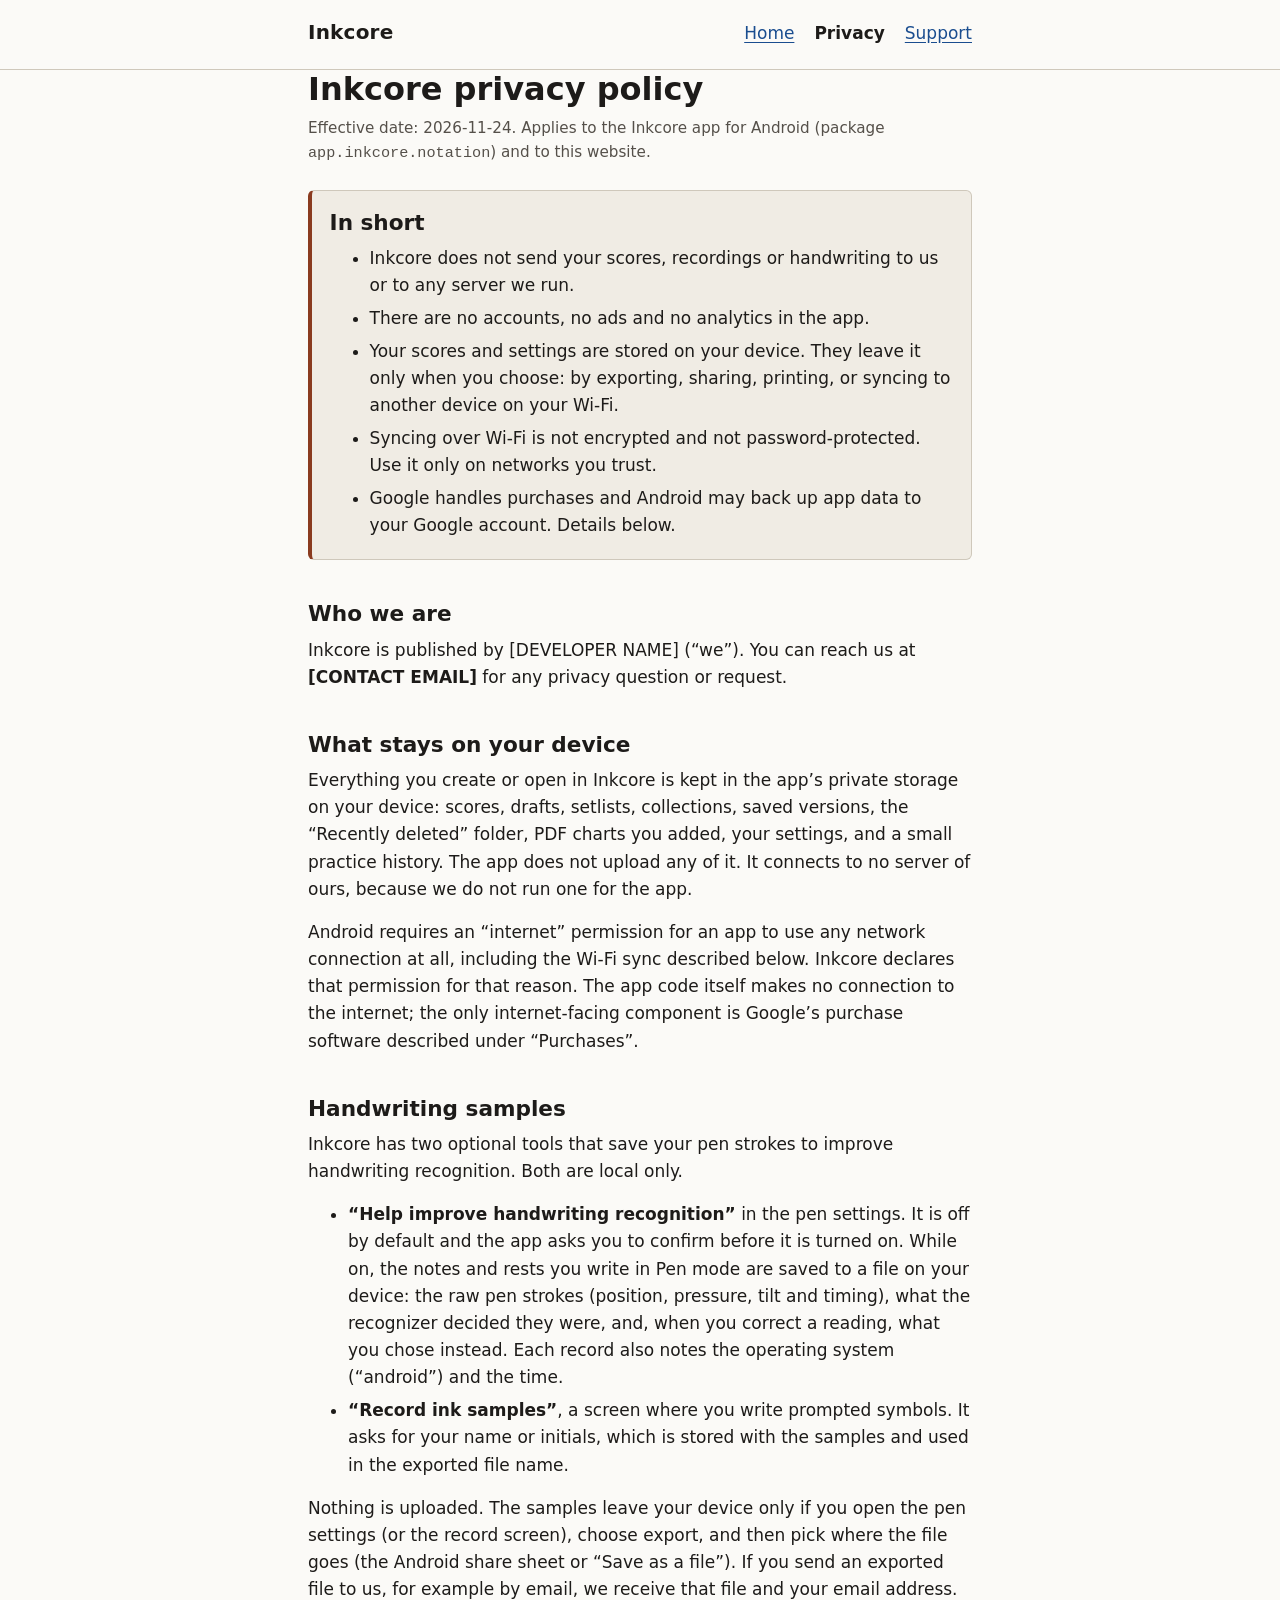
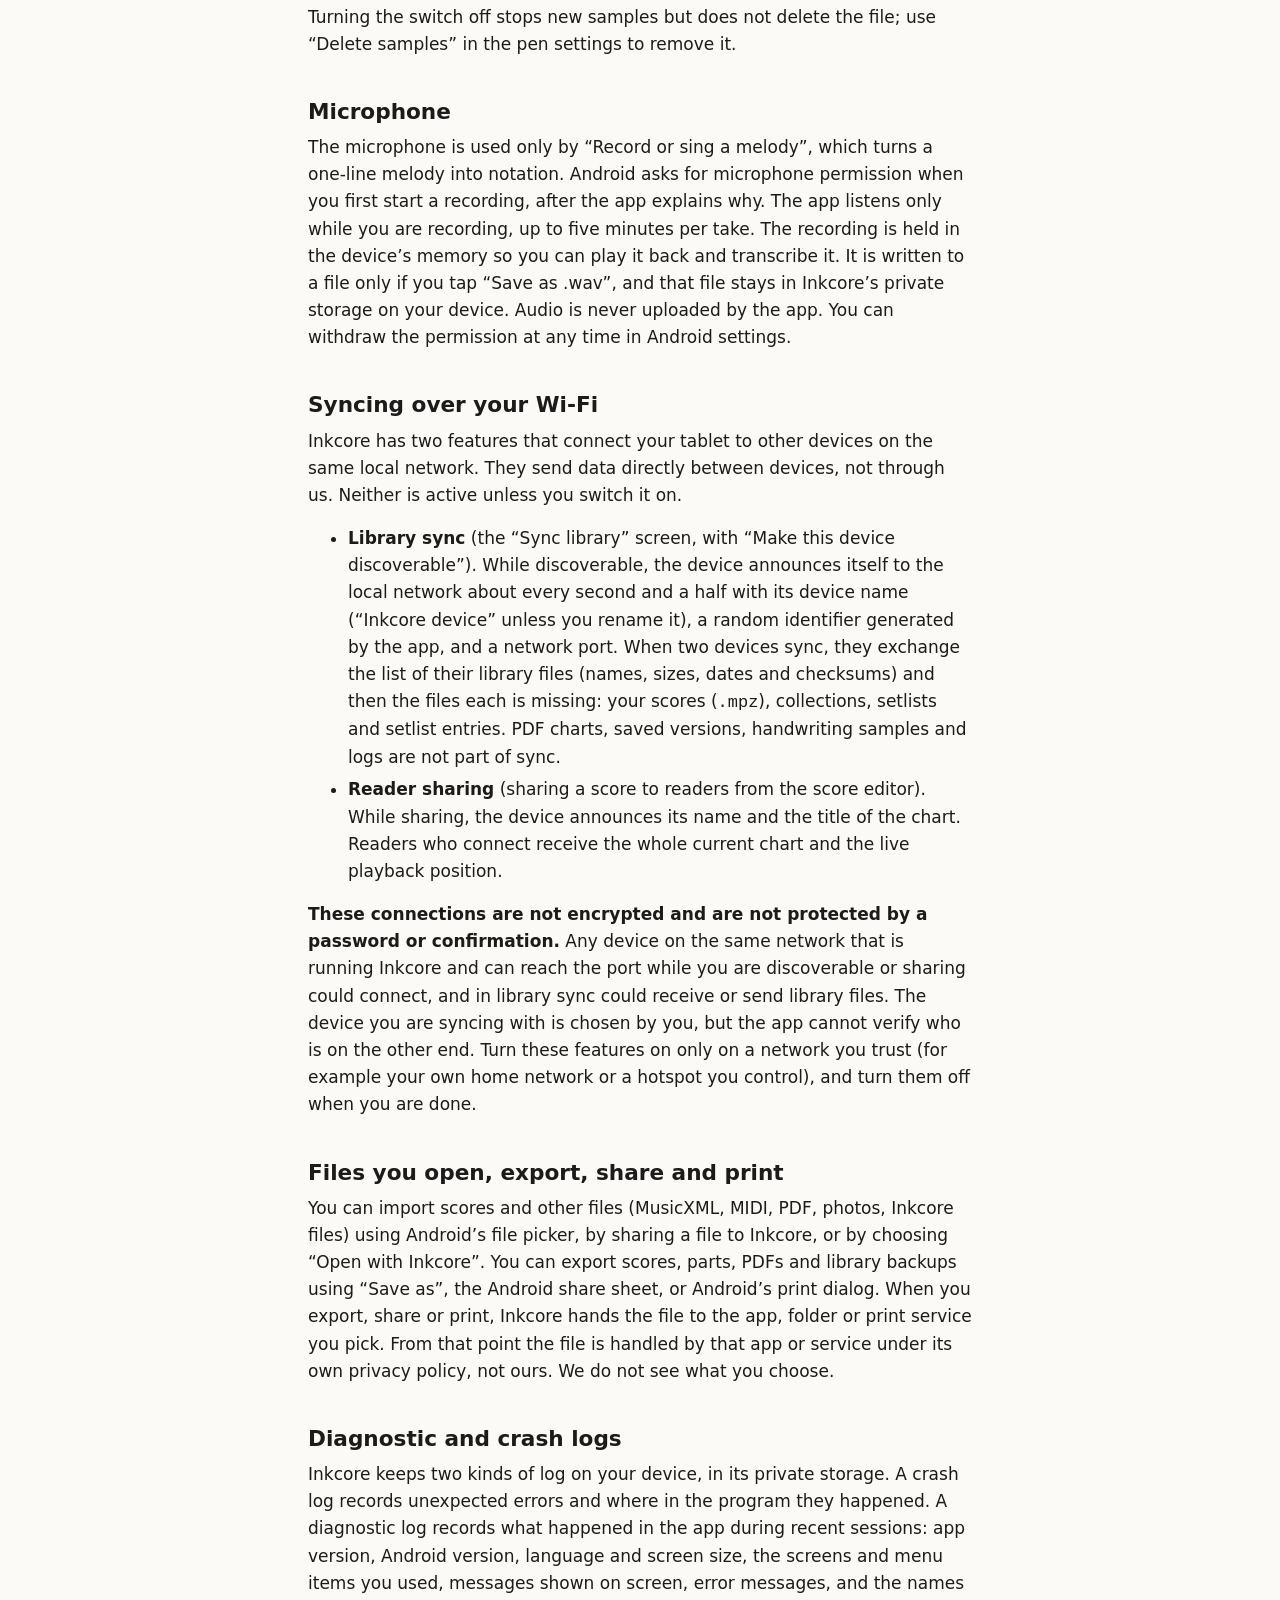
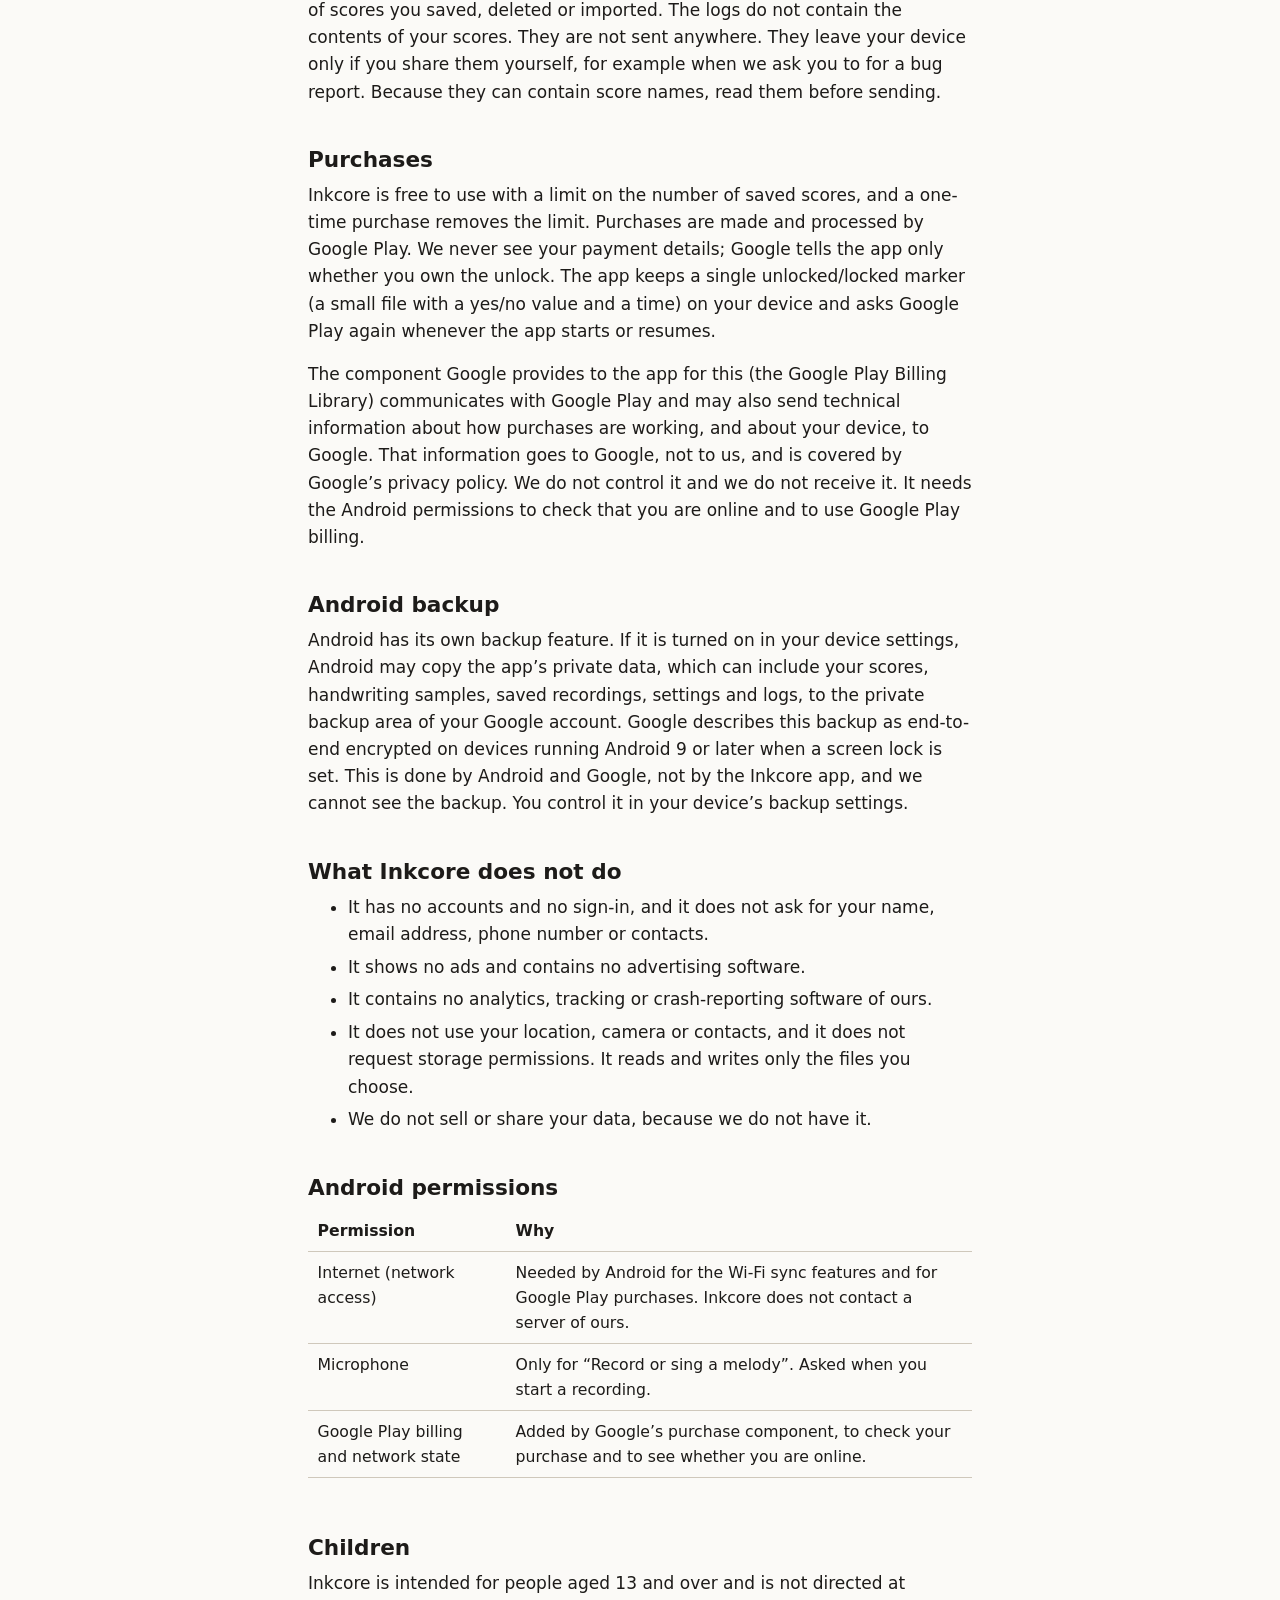
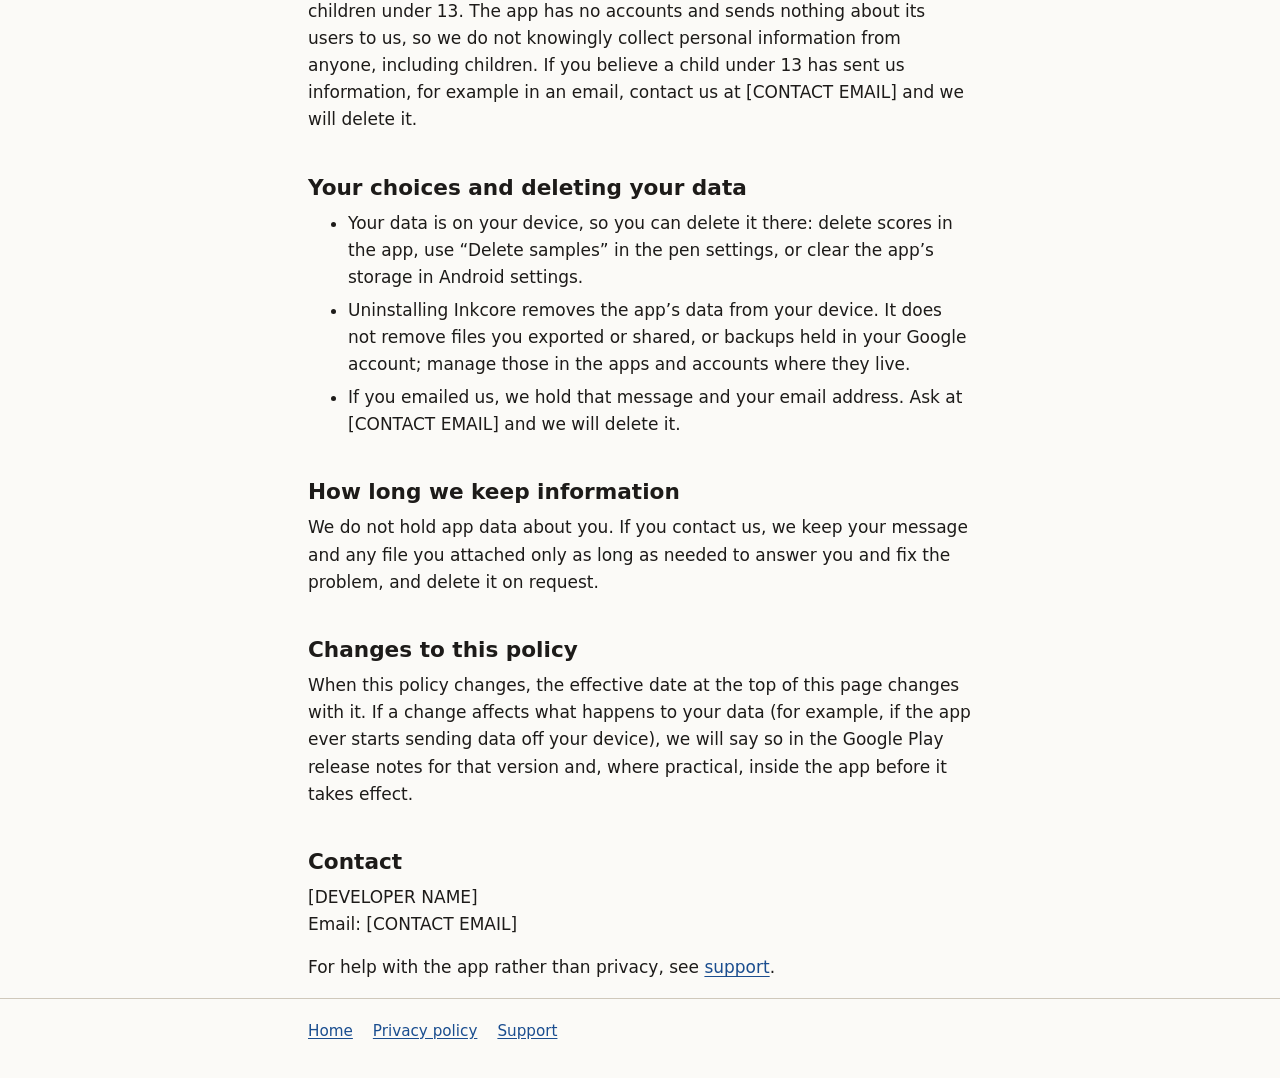
==== inkcore/privacy.html @ b9eb6f6b "Site: move Inkcore under /inkcore/, drop the CNAME, document the inkcore.app redirect The repository" ====
<!DOCTYPE html>
<html lang="en">
<head>
  <meta charset="utf-8">
  <meta name="viewport" content="width=device-width, initial-scale=1">
  <meta name="color-scheme" content="light dark">
  <title>Inkcore privacy policy</title>
  <meta name="description" content="What the Inkcore Android app does and does not do with your data.">
  <link rel="stylesheet" href="style.css">
</head>
<!--
  DRAFT FOR THE OWNER. Before publishing, replace every [DEVELOPER NAME] and [CONTACT EMAIL] on this page and on support.html.
  Written to match docs/release/data-safety-audit.md (2026-11-24). If the app changes (a server, analytics, sign-in, billing
  changes), this page and the Play Data safety form must be re-checked. The purchases section describes the one-time unlock
  that exists on the billing branch; publish it only together with that feature, or delete that section.
-->
<body>
  <a class="skip" href="#main">Skip to content</a>

  <header class="site">
    <div class="wrap">
      <a class="brand" href="index.html">Inkcore</a>
      <nav aria-label="Main">
        <ul>
          <li><a href="index.html">Home</a></li>
          <li><a href="privacy.html" aria-current="page">Privacy</a></li>
          <li><a href="support.html">Support</a></li>
        </ul>
      </nav>
    </div>
  </header>

  <main id="main" class="wrap">
    <h1>Inkcore privacy policy</h1>
    <p class="meta">Effective date: 2026-11-24. Applies to the Inkcore app for Android (package <code>app.inkcore.notation</code>) and to this website.</p>

    <div class="card">
      <h2 style="margin-top:0">In short</h2>
      <ul>
        <li>Inkcore does not send your scores, recordings or handwriting to us or to any server we run.</li>
        <li>There are no accounts, no ads and no analytics in the app.</li>
        <li>Your scores and settings are stored on your device. They leave it only when you choose: by exporting, sharing, printing, or syncing to another device on your Wi-Fi.</li>
        <li>Syncing over Wi-Fi is not encrypted and not password-protected. Use it only on networks you trust.</li>
        <li>Google handles purchases and Android may back up app data to your Google account. Details below.</li>
      </ul>
    </div>

    <h2 id="who">Who we are</h2>
    <p>Inkcore is published by [DEVELOPER NAME] (&ldquo;we&rdquo;). You can reach us at <strong>[CONTACT EMAIL]</strong> for any privacy question or request.</p>

    <h2 id="stays">What stays on your device</h2>
    <p>Everything you create or open in Inkcore is kept in the app&rsquo;s private storage on your device: scores, drafts, setlists, collections, saved versions, the &ldquo;Recently deleted&rdquo; folder, PDF charts you added, your settings, and a small practice history. The app does not upload any of it. It connects to no server of ours, because we do not run one for the app.</p>
    <p>Android requires an &ldquo;internet&rdquo; permission for an app to use any network connection at all, including the Wi-Fi sync described below. Inkcore declares that permission for that reason. The app code itself makes no connection to the internet; the only internet-facing component is Google&rsquo;s purchase software described under &ldquo;Purchases&rdquo;.</p>

    <h2 id="samples">Handwriting samples</h2>
    <p>Inkcore has two optional tools that save your pen strokes to improve handwriting recognition. Both are local only.</p>
    <ul>
      <li><strong>&ldquo;Help improve handwriting recognition&rdquo;</strong> in the pen settings. It is off by default and the app asks you to confirm before it is turned on. While on, the notes and rests you write in Pen mode are saved to a file on your device: the raw pen strokes (position, pressure, tilt and timing), what the recognizer decided they were, and, when you correct a reading, what you chose instead. Each record also notes the operating system (&ldquo;android&rdquo;) and the time.</li>
      <li><strong>&ldquo;Record ink samples&rdquo;</strong>, a screen where you write prompted symbols. It asks for your name or initials, which is stored with the samples and used in the exported file name.</li>
    </ul>
    <p>Nothing is uploaded. The samples leave your device only if you open the pen settings (or the record screen), choose export, and then pick where the file goes (the Android share sheet or &ldquo;Save as a file&rdquo;). If you send an exported file to us, for example by email, we receive that file and your email address. Turning the switch off stops new samples but does not delete the file; use &ldquo;Delete samples&rdquo; in the pen settings to remove it.</p>

    <h2 id="mic">Microphone</h2>
    <p>The microphone is used only by &ldquo;Record or sing a melody&rdquo;, which turns a one-line melody into notation. Android asks for microphone permission when you first start a recording, after the app explains why. The app listens only while you are recording, up to five minutes per take. The recording is held in the device&rsquo;s memory so you can play it back and transcribe it. It is written to a file only if you tap &ldquo;Save as .wav&rdquo;, and that file stays in Inkcore&rsquo;s private storage on your device. Audio is never uploaded by the app. You can withdraw the permission at any time in Android settings.</p>

    <h2 id="wifi">Syncing over your Wi-Fi</h2>
    <p>Inkcore has two features that connect your tablet to other devices on the same local network. They send data directly between devices, not through us. Neither is active unless you switch it on.</p>
    <ul>
      <li><strong>Library sync</strong> (the &ldquo;Sync library&rdquo; screen, with &ldquo;Make this device discoverable&rdquo;). While discoverable, the device announces itself to the local network about every second and a half with its device name (&ldquo;Inkcore device&rdquo; unless you rename it), a random identifier generated by the app, and a network port. When two devices sync, they exchange the list of their library files (names, sizes, dates and checksums) and then the files each is missing: your scores (<code>.mpz</code>), collections, setlists and setlist entries. PDF charts, saved versions, handwriting samples and logs are not part of sync.</li>
      <li><strong>Reader sharing</strong> (sharing a score to readers from the score editor). While sharing, the device announces its name and the title of the chart. Readers who connect receive the whole current chart and the live playback position.</li>
    </ul>
    <p><strong>These connections are not encrypted and are not protected by a password or confirmation.</strong> Any device on the same network that is running Inkcore and can reach the port while you are discoverable or sharing could connect, and in library sync could receive or send library files. The device you are syncing with is chosen by you, but the app cannot verify who is on the other end. Turn these features on only on a network you trust (for example your own home network or a hotspot you control), and turn them off when you are done.</p>

    <h2 id="files">Files you open, export, share and print</h2>
    <p>You can import scores and other files (MusicXML, MIDI, PDF, photos, Inkcore files) using Android&rsquo;s file picker, by sharing a file to Inkcore, or by choosing &ldquo;Open with Inkcore&rdquo;. You can export scores, parts, PDFs and library backups using &ldquo;Save as&rdquo;, the Android share sheet, or Android&rsquo;s print dialog. When you export, share or print, Inkcore hands the file to the app, folder or print service you pick. From that point the file is handled by that app or service under its own privacy policy, not ours. We do not see what you choose.</p>

    <h2 id="logs">Diagnostic and crash logs</h2>
    <p>Inkcore keeps two kinds of log on your device, in its private storage. A crash log records unexpected errors and where in the program they happened. A diagnostic log records what happened in the app during recent sessions: app version, Android version, language and screen size, the screens and menu items you used, messages shown on screen, error messages, and the names of scores you saved, deleted or imported. The logs do not contain the contents of your scores. They are not sent anywhere. They leave your device only if you share them yourself, for example when we ask you to for a bug report. Because they can contain score names, read them before sending.</p>

    <h2 id="purchases">Purchases</h2>
    <p>Inkcore is free to use with a limit on the number of saved scores, and a one-time purchase removes the limit. Purchases are made and processed by Google Play. We never see your payment details; Google tells the app only whether you own the unlock. The app keeps a single unlocked/locked marker (a small file with a yes/no value and a time) on your device and asks Google Play again whenever the app starts or resumes.</p>
    <p>The component Google provides to the app for this (the Google Play Billing Library) communicates with Google Play and may also send technical information about how purchases are working, and about your device, to Google. That information goes to Google, not to us, and is covered by Google&rsquo;s privacy policy. We do not control it and we do not receive it. It needs the Android permissions to check that you are online and to use Google Play billing.</p>

    <h2 id="backup">Android backup</h2>
    <p>Android has its own backup feature. If it is turned on in your device settings, Android may copy the app&rsquo;s private data, which can include your scores, handwriting samples, saved recordings, settings and logs, to the private backup area of your Google account. Google describes this backup as end-to-end encrypted on devices running Android 9 or later when a screen lock is set. This is done by Android and Google, not by the Inkcore app, and we cannot see the backup. You control it in your device&rsquo;s backup settings.</p>

    <h2 id="notdo">What Inkcore does not do</h2>
    <ul>
      <li>It has no accounts and no sign-in, and it does not ask for your name, email address, phone number or contacts.</li>
      <li>It shows no ads and contains no advertising software.</li>
      <li>It contains no analytics, tracking or crash-reporting software of ours.</li>
      <li>It does not use your location, camera or contacts, and it does not request storage permissions. It reads and writes only the files you choose.</li>
      <li>We do not sell or share your data, because we do not have it.</li>
    </ul>

    <h2 id="permissions">Android permissions</h2>
    <div class="table-scroll">
      <table>
        <thead>
          <tr><th scope="col">Permission</th><th scope="col">Why</th></tr>
        </thead>
        <tbody>
          <tr><td>Internet (network access)</td><td>Needed by Android for the Wi-Fi sync features and for Google Play purchases. Inkcore does not contact a server of ours.</td></tr>
          <tr><td>Microphone</td><td>Only for &ldquo;Record or sing a melody&rdquo;. Asked when you start a recording.</td></tr>
          <tr><td>Google Play billing and network state</td><td>Added by Google&rsquo;s purchase component, to check your purchase and to see whether you are online.</td></tr>
        </tbody>
      </table>
    </div>

    <h2 id="children">Children</h2>
    <p>Inkcore is intended for people aged 13 and over and is not directed at children under 13. The app has no accounts and sends nothing about its users to us, so we do not knowingly collect personal information from anyone, including children. If you believe a child under 13 has sent us information, for example in an email, contact us at [CONTACT EMAIL] and we will delete it.</p>

    <h2 id="choices">Your choices and deleting your data</h2>
    <ul>
      <li>Your data is on your device, so you can delete it there: delete scores in the app, use &ldquo;Delete samples&rdquo; in the pen settings, or clear the app&rsquo;s storage in Android settings.</li>
      <li>Uninstalling Inkcore removes the app&rsquo;s data from your device. It does not remove files you exported or shared, or backups held in your Google account; manage those in the apps and accounts where they live.</li>
      <li>If you emailed us, we hold that message and your email address. Ask at [CONTACT EMAIL] and we will delete it.</li>
    </ul>

    <h2 id="retention">How long we keep information</h2>
    <p>We do not hold app data about you. If you contact us, we keep your message and any file you attached only as long as needed to answer you and fix the problem, and delete it on request.</p>

    <h2 id="changes">Changes to this policy</h2>
    <p>When this policy changes, the effective date at the top of this page changes with it. If a change affects what happens to your data (for example, if the app ever starts sending data off your device), we will say so in the Google Play release notes for that version and, where practical, inside the app before it takes effect.</p>

    <h2 id="contact">Contact</h2>
    <p>[DEVELOPER NAME]<br>Email: [CONTACT EMAIL]</p>
    <p>For help with the app rather than privacy, see <a href="support.html">support</a>.</p>
  </main>

  <footer class="site">
    <div class="wrap">
      <ul>
        <li><a href="index.html">Home</a></li>
        <li><a href="privacy.html">Privacy policy</a></li>
        <li><a href="support.html">Support</a></li>
      </ul>
    </div>
  </footer>
</body>
</html>
---- inkcore/style.css ----
/* Inkcore site. One small stylesheet. System fonts only, no external requests.
   Light and dark follow the visitor's system setting (prefers-color-scheme). */

:root {
  color-scheme: light dark;
  --bg: #fbfaf7;
  --text: #1d1b19;
  --muted: #55504a;
  --link: #1a4d8f;
  --card: #f0ece4;
  --rule: #cfc8bb;
  --accent: #8a3b1f;
}

@media (prefers-color-scheme: dark) {
  :root {
    --bg: #151413;
    --text: #ece8e1;
    --muted: #b3ada3;
    --link: #9cc0f5;
    --card: #201e1c;
    --rule: #3c3935;
    --accent: #e0a07f;
  }
}

*,
*::before,
*::after {
  box-sizing: border-box;
}

html {
  font-size: 100%;
  -webkit-text-size-adjust: 100%;
          text-size-adjust: 100%;
}

body {
  margin: 0;
  background: var(--bg);
  color: var(--text);
  font-family: system-ui, -apple-system, "Segoe UI", Roboto, "Helvetica Neue", Arial, sans-serif;
  font-size: 1.0625rem;
  line-height: 1.6;
}

.wrap {
  max-width: 44rem;
  margin: 0 auto;
  padding: 0 1.25rem;
}

a {
  color: var(--link);
  text-underline-offset: 0.15em;
}

a:hover {
  text-decoration-thickness: 2px;
}

a:focus-visible,
summary:focus-visible {
  outline: 3px solid var(--accent);
  outline-offset: 3px;
  border-radius: 2px;
}

.skip {
  position: absolute;
  left: -999px;
  top: 0;
  padding: 0.5rem 0.75rem;
  background: var(--text);
  color: var(--bg);
}

.skip:focus {
  left: 0.5rem;
  top: 0.5rem;
  z-index: 10;
}

header.site {
  border-bottom: 1px solid var(--rule);
  padding: 1rem 0;
}

header.site .wrap {
  display: flex;
  flex-wrap: wrap;
  align-items: baseline;
  justify-content: space-between;
  gap: 0.5rem 1.5rem;
}

.brand {
  font-weight: 700;
  font-size: 1.25rem;
  letter-spacing: 0.01em;
  color: var(--text);
  text-decoration: none;
}

nav ul {
  display: flex;
  flex-wrap: wrap;
  gap: 0.25rem 1.25rem;
  list-style: none;
  margin: 0;
  padding: 0;
}

nav a[aria-current="page"] {
  color: var(--text);
  font-weight: 700;
  text-decoration: none;
}

main {
  padding: 2rem 0 3rem;
}

h1 {
  font-size: 2rem;
  line-height: 1.2;
  margin: 0 0 0.5rem;
}

h2 {
  font-size: 1.35rem;
  line-height: 1.3;
  margin: 2.25rem 0 0.5rem;
  padding-top: 0.25rem;
}

h3 {
  font-size: 1.1rem;
  margin: 1.5rem 0 0.25rem;
}

p,
ul,
ol {
  margin: 0 0 1rem;
}

li {
  margin-bottom: 0.35rem;
}

.tagline {
  font-size: 1.35rem;
  color: var(--accent);
  margin: 0 0 1.5rem;
}

.lede {
  font-size: 1.15rem;
}

.meta {
  color: var(--muted);
  font-size: 0.95rem;
}

.card {
  background: var(--card);
  border: 1px solid var(--rule);
  border-left: 4px solid var(--accent);
  border-radius: 6px;
  padding: 0.9rem 1.1rem;
  margin: 1.5rem 0;
}

.card p:last-child,
.card ul:last-child {
  margin-bottom: 0;
}

.links {
  display: flex;
  flex-wrap: wrap;
  gap: 0.5rem 1.5rem;
  list-style: none;
  padding: 0;
}

/* Image slots (see README.md). Images scale down on narrow screens. */
img {
  max-width: 100%;
  height: auto;
}

.hero-image {
  display: block;
  margin: 1.5rem 0;
  border-radius: 6px;
}

.app-icon {
  float: right;
  margin: 0 0 1rem 1rem;
  border-radius: 22%;
}

dt {
  font-weight: 700;
  margin-top: 1rem;
}

dd {
  margin: 0.15rem 0 0;
}

table {
  border-collapse: collapse;
  width: 100%;
  margin: 0 0 1rem;
  font-size: 0.98rem;
}

th,
td {
  text-align: left;
  vertical-align: top;
  padding: 0.5rem 0.6rem;
  border-bottom: 1px solid var(--rule);
}

.table-scroll {
  overflow-x: auto;
}

footer.site {
  border-top: 1px solid var(--rule);
  padding: 1.25rem 0 2rem;
  color: var(--muted);
  font-size: 0.95rem;
}

footer.site ul {
  display: flex;
  flex-wrap: wrap;
  gap: 0.25rem 1.25rem;
  list-style: none;
  margin: 0;
  padding: 0;
}

@media (max-width: 30rem) {
  h1 {
    font-size: 1.65rem;
  }
  .app-icon {
    float: none;
    display: block;
    margin: 0 0 1rem;
  }
}

@media (prefers-reduced-motion: no-preference) {
  html {
    scroll-behavior: smooth;
  }
}
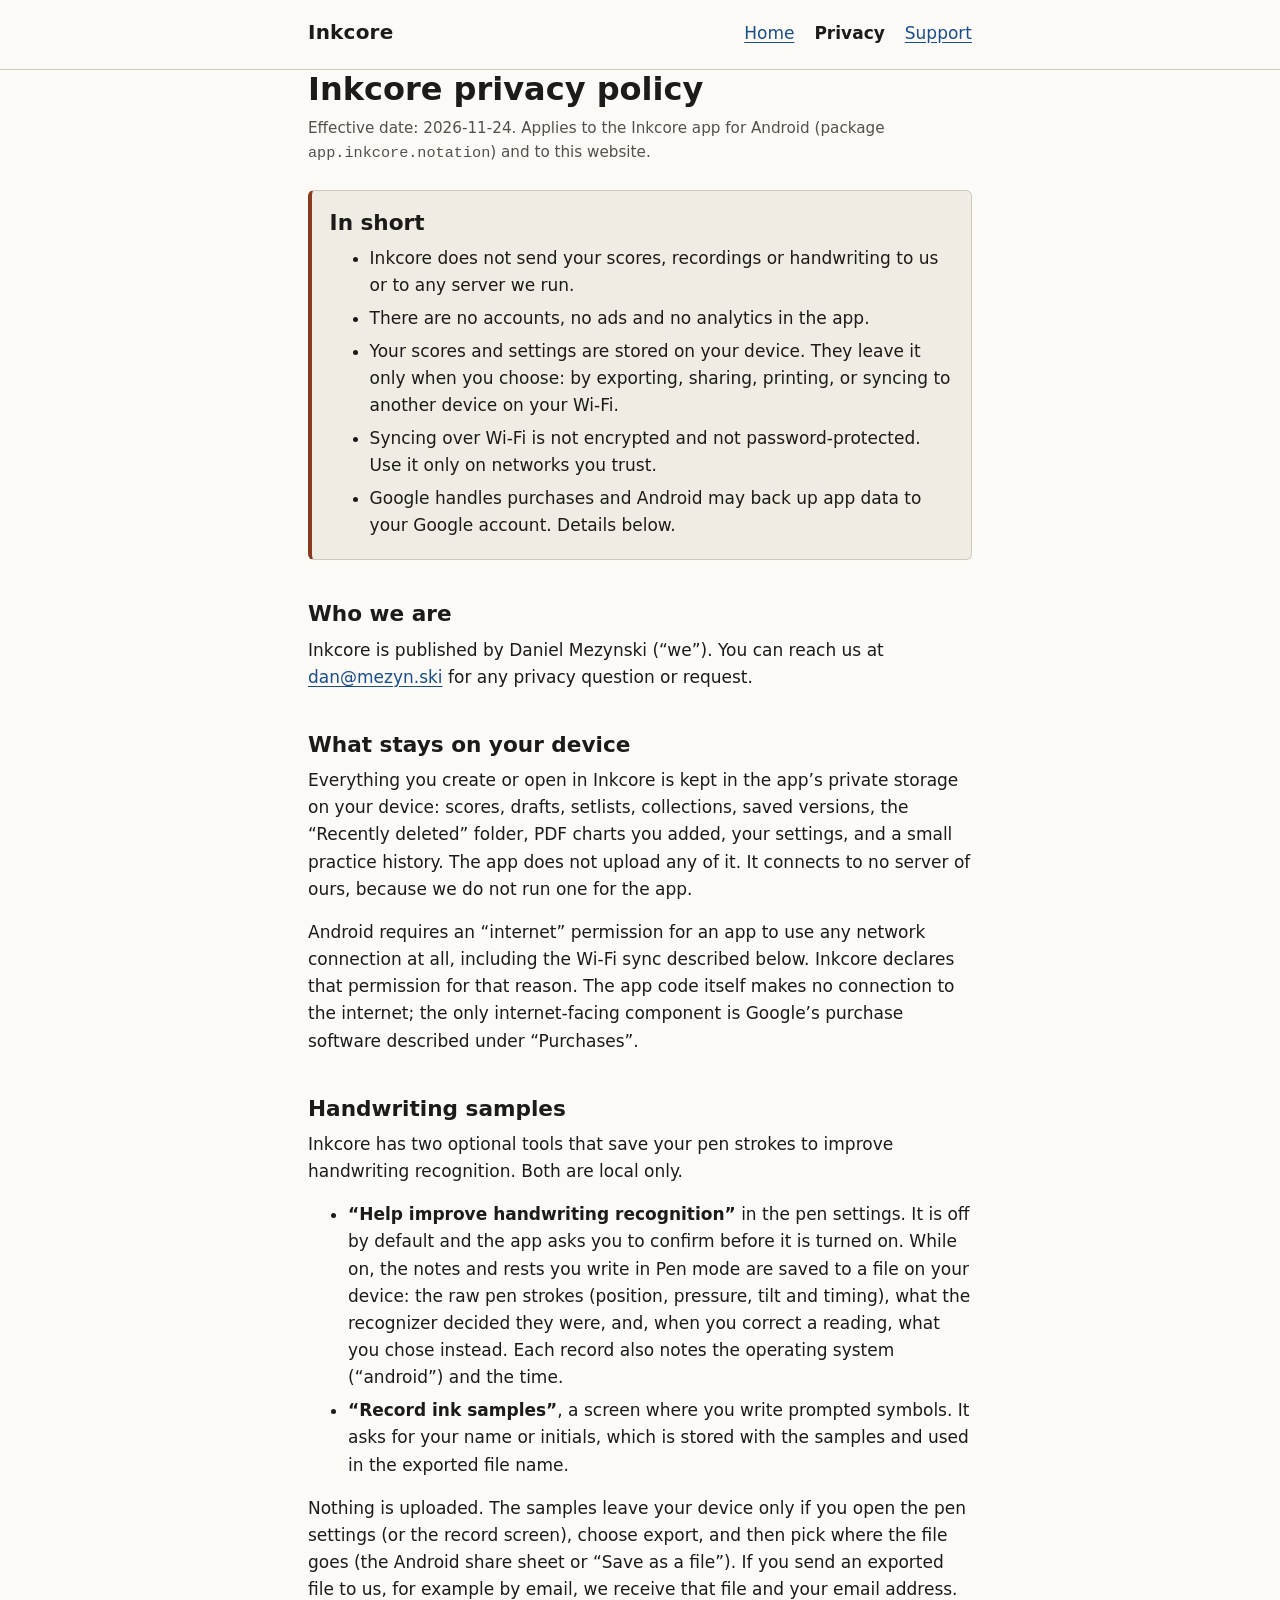
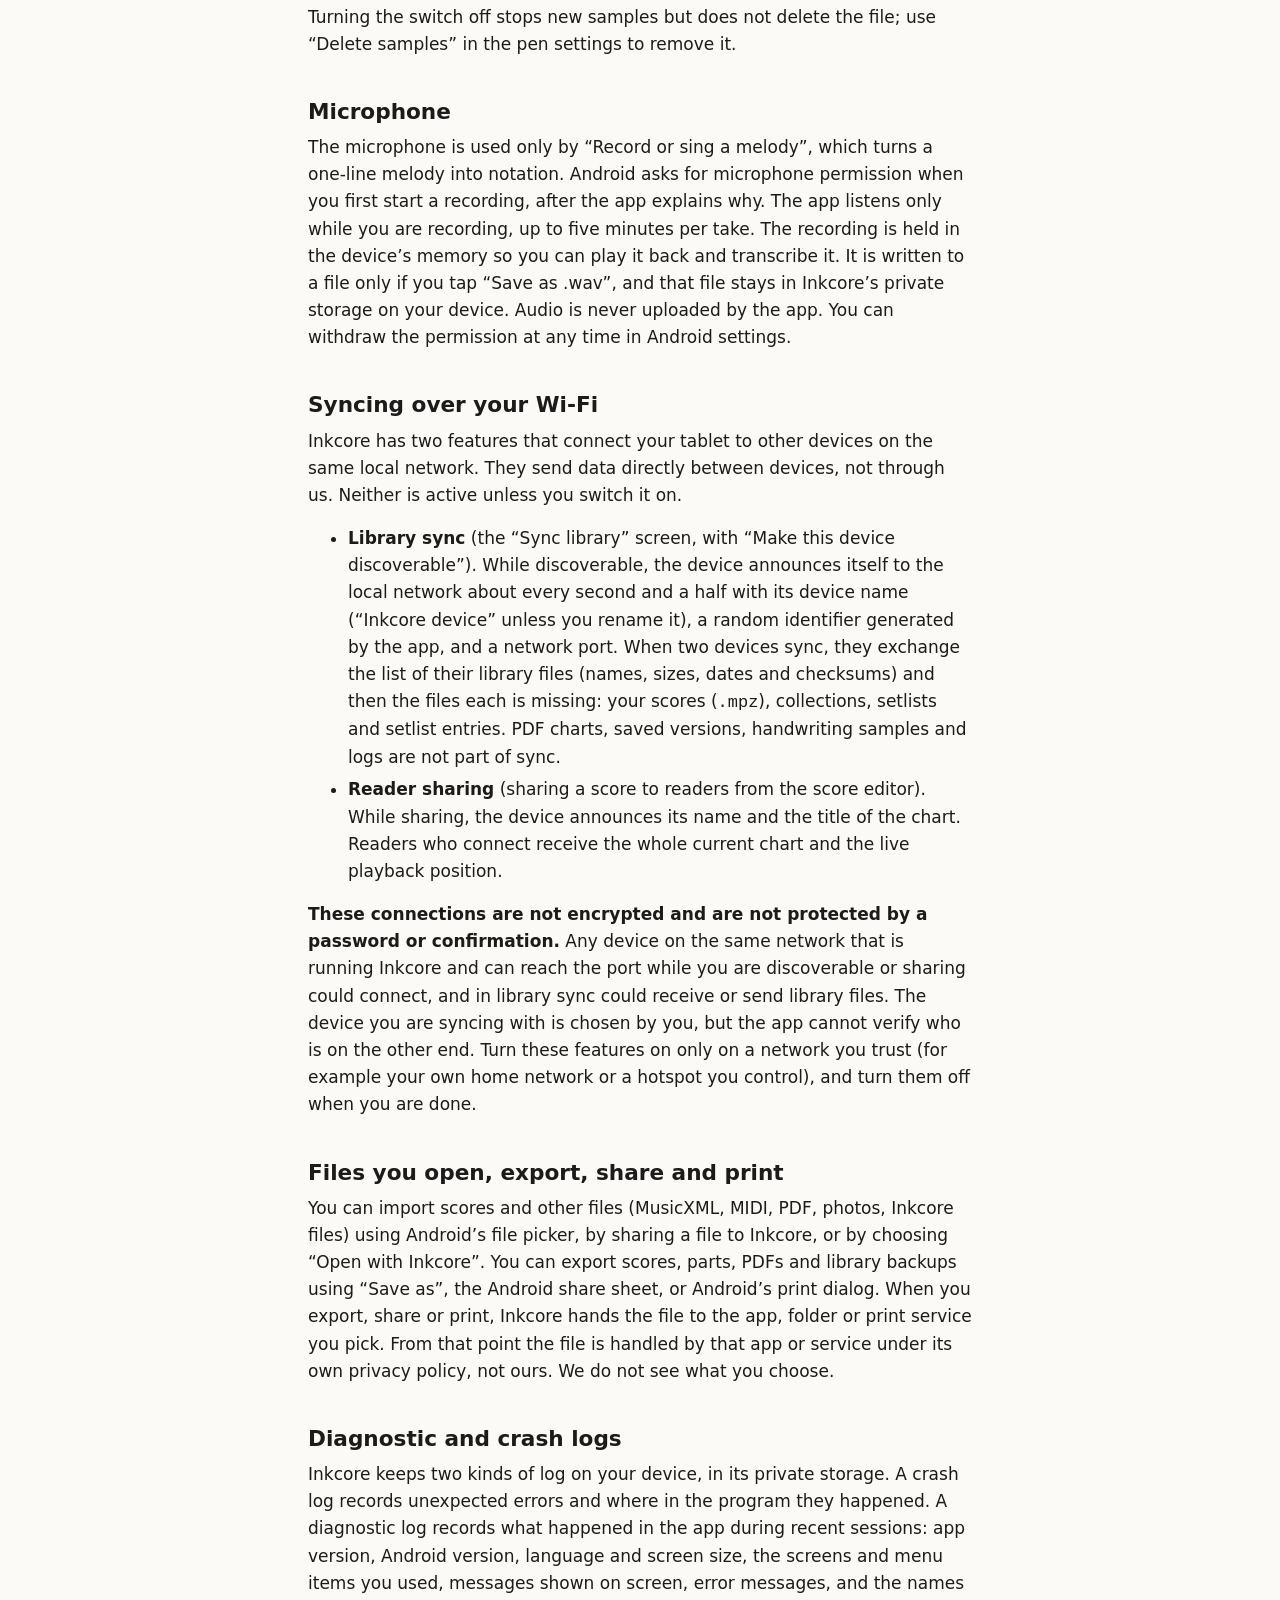
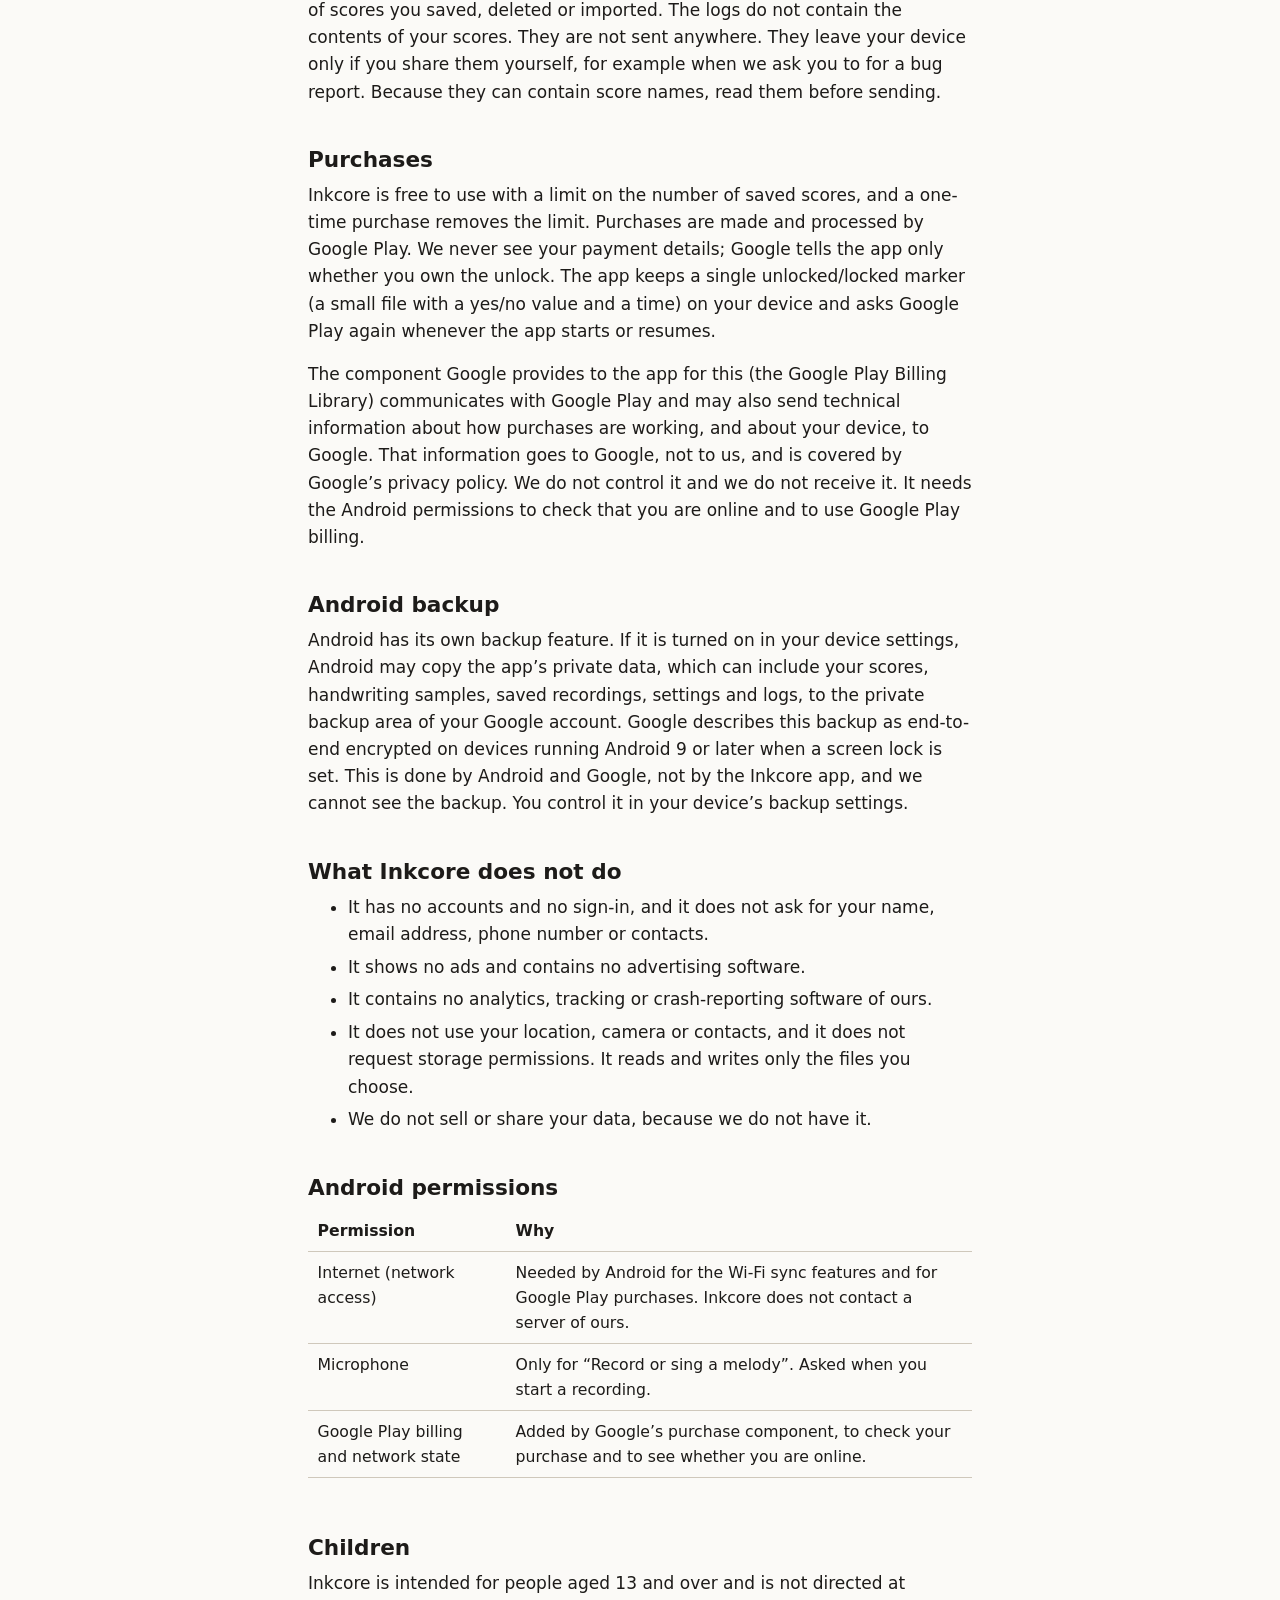
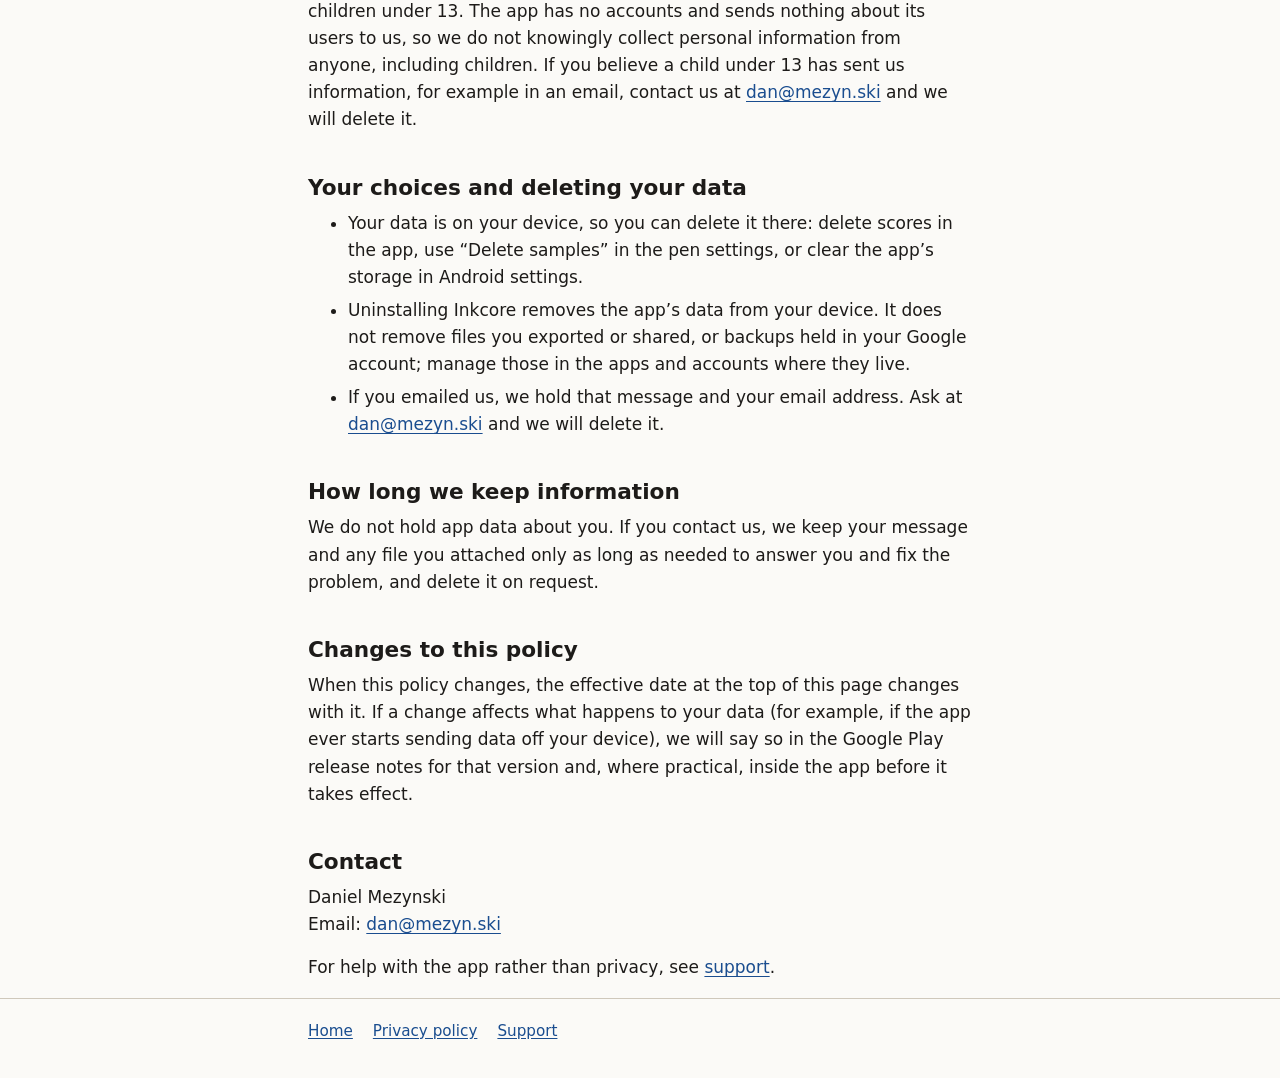
==== commit 9f55b5c1: "Site: fill in developer name and contact email on the privacy and support pages Co-Authored-By: Clau" ====
--- a/inkcore/privacy.html
+++ b/inkcore/privacy.html
@@ -9,7 +9,7 @@
   <link rel="stylesheet" href="style.css">
 </head>
 <!--
-  DRAFT FOR THE OWNER. Before publishing, replace every [DEVELOPER NAME] and [CONTACT EMAIL] on this page and on support.html.
+  Contact details (Daniel Mezynski, dan@mezyn.ski) were filled in on 2026-11-24; keep privacy.html and support.html in step.
   Written to match docs/release/data-safety-audit.md (2026-11-24). If the app changes (a server, analytics, sign-in, billing
   changes), this page and the Play Data safety form must be re-checked. The purchases section describes the one-time unlock
   that exists on the billing branch; publish it only together with that feature, or delete that section.
@@ -46,7 +46,7 @@
     </div>
 
     <h2 id="who">Who we are</h2>
-    <p>Inkcore is published by [DEVELOPER NAME] (&ldquo;we&rdquo;). You can reach us at <strong>[CONTACT EMAIL]</strong> for any privacy question or request.</p>
+    <p>Inkcore is published by Daniel Mezynski (&ldquo;we&rdquo;). You can reach us at <a href="mailto:dan@mezyn.ski">dan@mezyn.ski</a> for any privacy question or request.</p>
 
     <h2 id="stays">What stays on your device</h2>
     <p>Everything you create or open in Inkcore is kept in the app&rsquo;s private storage on your device: scores, drafts, setlists, collections, saved versions, the &ldquo;Recently deleted&rdquo; folder, PDF charts you added, your settings, and a small practice history. The app does not upload any of it. It connects to no server of ours, because we do not run one for the app.</p>
@@ -108,13 +108,13 @@
     </div>
 
     <h2 id="children">Children</h2>
-    <p>Inkcore is intended for people aged 13 and over and is not directed at children under 13. The app has no accounts and sends nothing about its users to us, so we do not knowingly collect personal information from anyone, including children. If you believe a child under 13 has sent us information, for example in an email, contact us at [CONTACT EMAIL] and we will delete it.</p>
+    <p>Inkcore is intended for people aged 13 and over and is not directed at children under 13. The app has no accounts and sends nothing about its users to us, so we do not knowingly collect personal information from anyone, including children. If you believe a child under 13 has sent us information, for example in an email, contact us at <a href="mailto:dan@mezyn.ski">dan@mezyn.ski</a> and we will delete it.</p>
 
     <h2 id="choices">Your choices and deleting your data</h2>
     <ul>
       <li>Your data is on your device, so you can delete it there: delete scores in the app, use &ldquo;Delete samples&rdquo; in the pen settings, or clear the app&rsquo;s storage in Android settings.</li>
       <li>Uninstalling Inkcore removes the app&rsquo;s data from your device. It does not remove files you exported or shared, or backups held in your Google account; manage those in the apps and accounts where they live.</li>
-      <li>If you emailed us, we hold that message and your email address. Ask at [CONTACT EMAIL] and we will delete it.</li>
+      <li>If you emailed us, we hold that message and your email address. Ask at <a href="mailto:dan@mezyn.ski">dan@mezyn.ski</a> and we will delete it.</li>
     </ul>
 
     <h2 id="retention">How long we keep information</h2>
@@ -124,7 +124,7 @@
     <p>When this policy changes, the effective date at the top of this page changes with it. If a change affects what happens to your data (for example, if the app ever starts sending data off your device), we will say so in the Google Play release notes for that version and, where practical, inside the app before it takes effect.</p>
 
     <h2 id="contact">Contact</h2>
-    <p>[DEVELOPER NAME]<br>Email: [CONTACT EMAIL]</p>
+    <p>Daniel Mezynski<br>Email: <a href="mailto:dan@mezyn.ski">dan@mezyn.ski</a></p>
     <p>For help with the app rather than privacy, see <a href="support.html">support</a>.</p>
   </main>
 
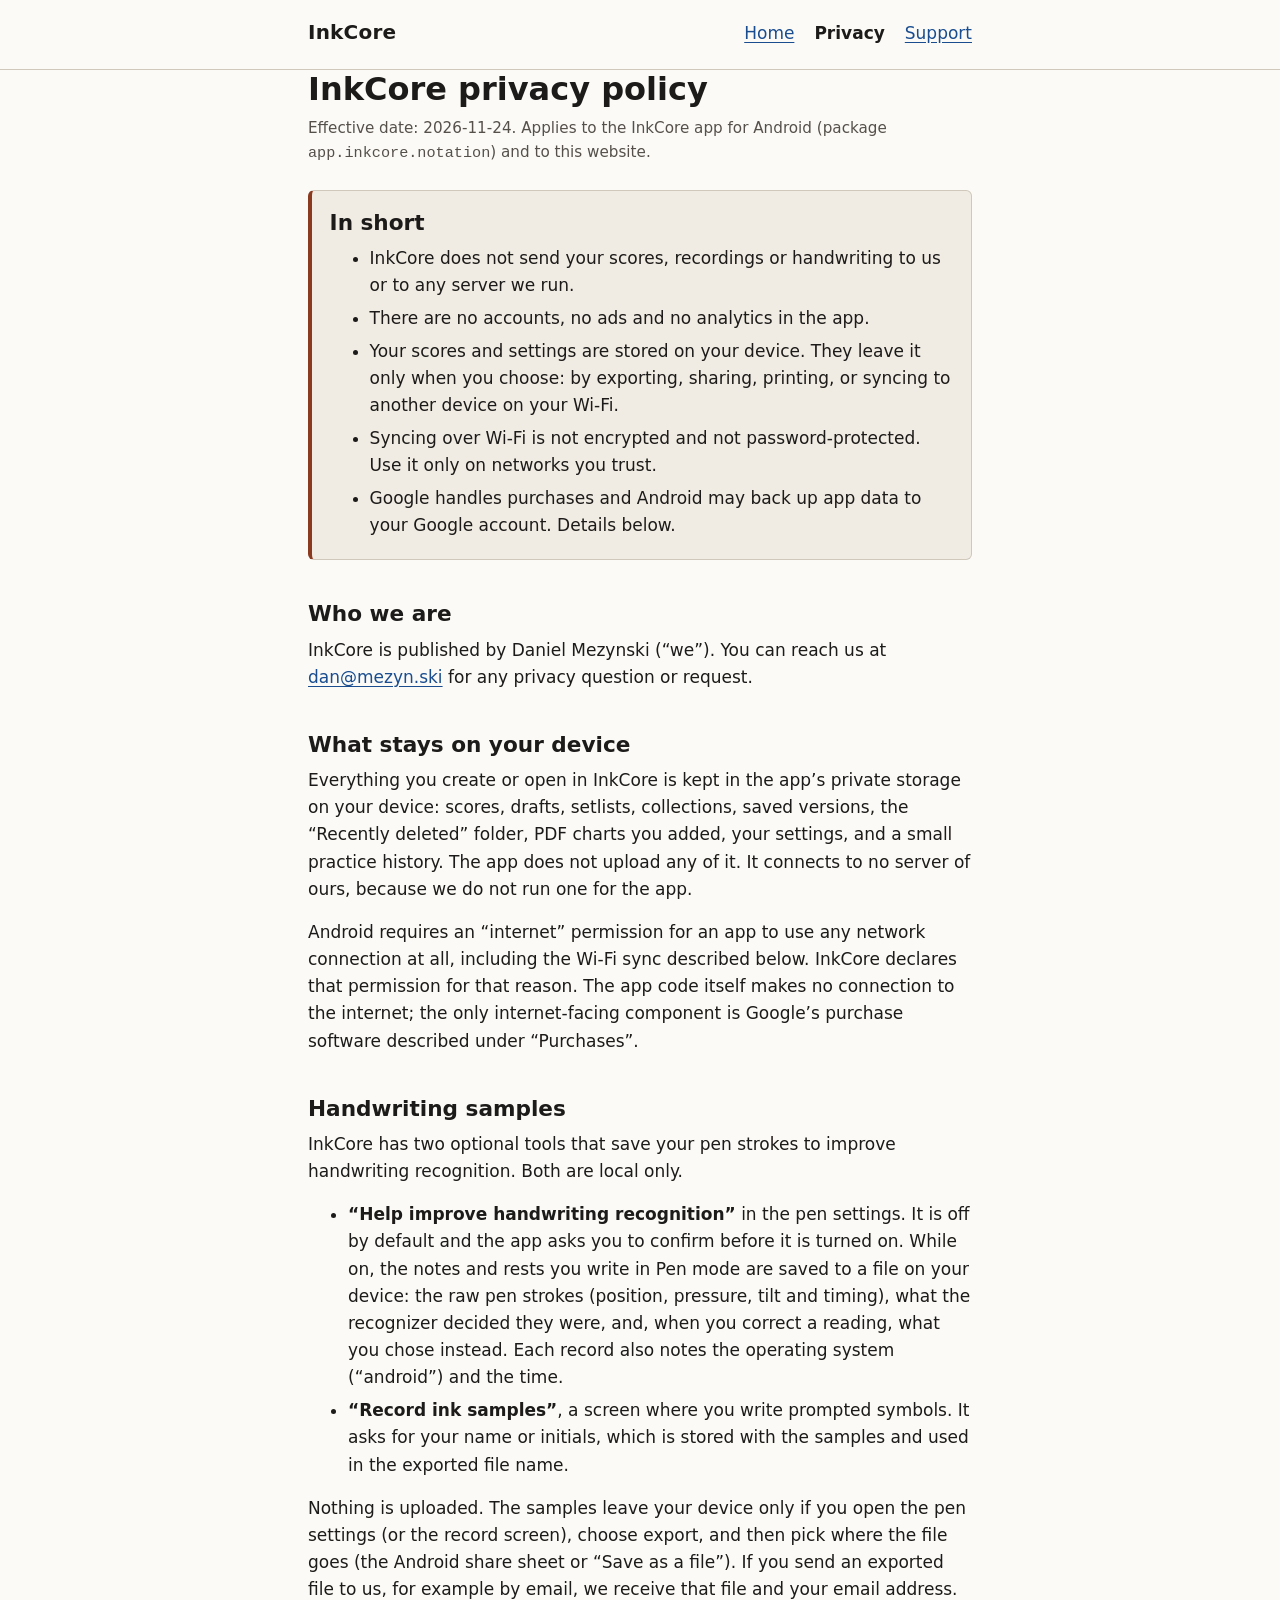
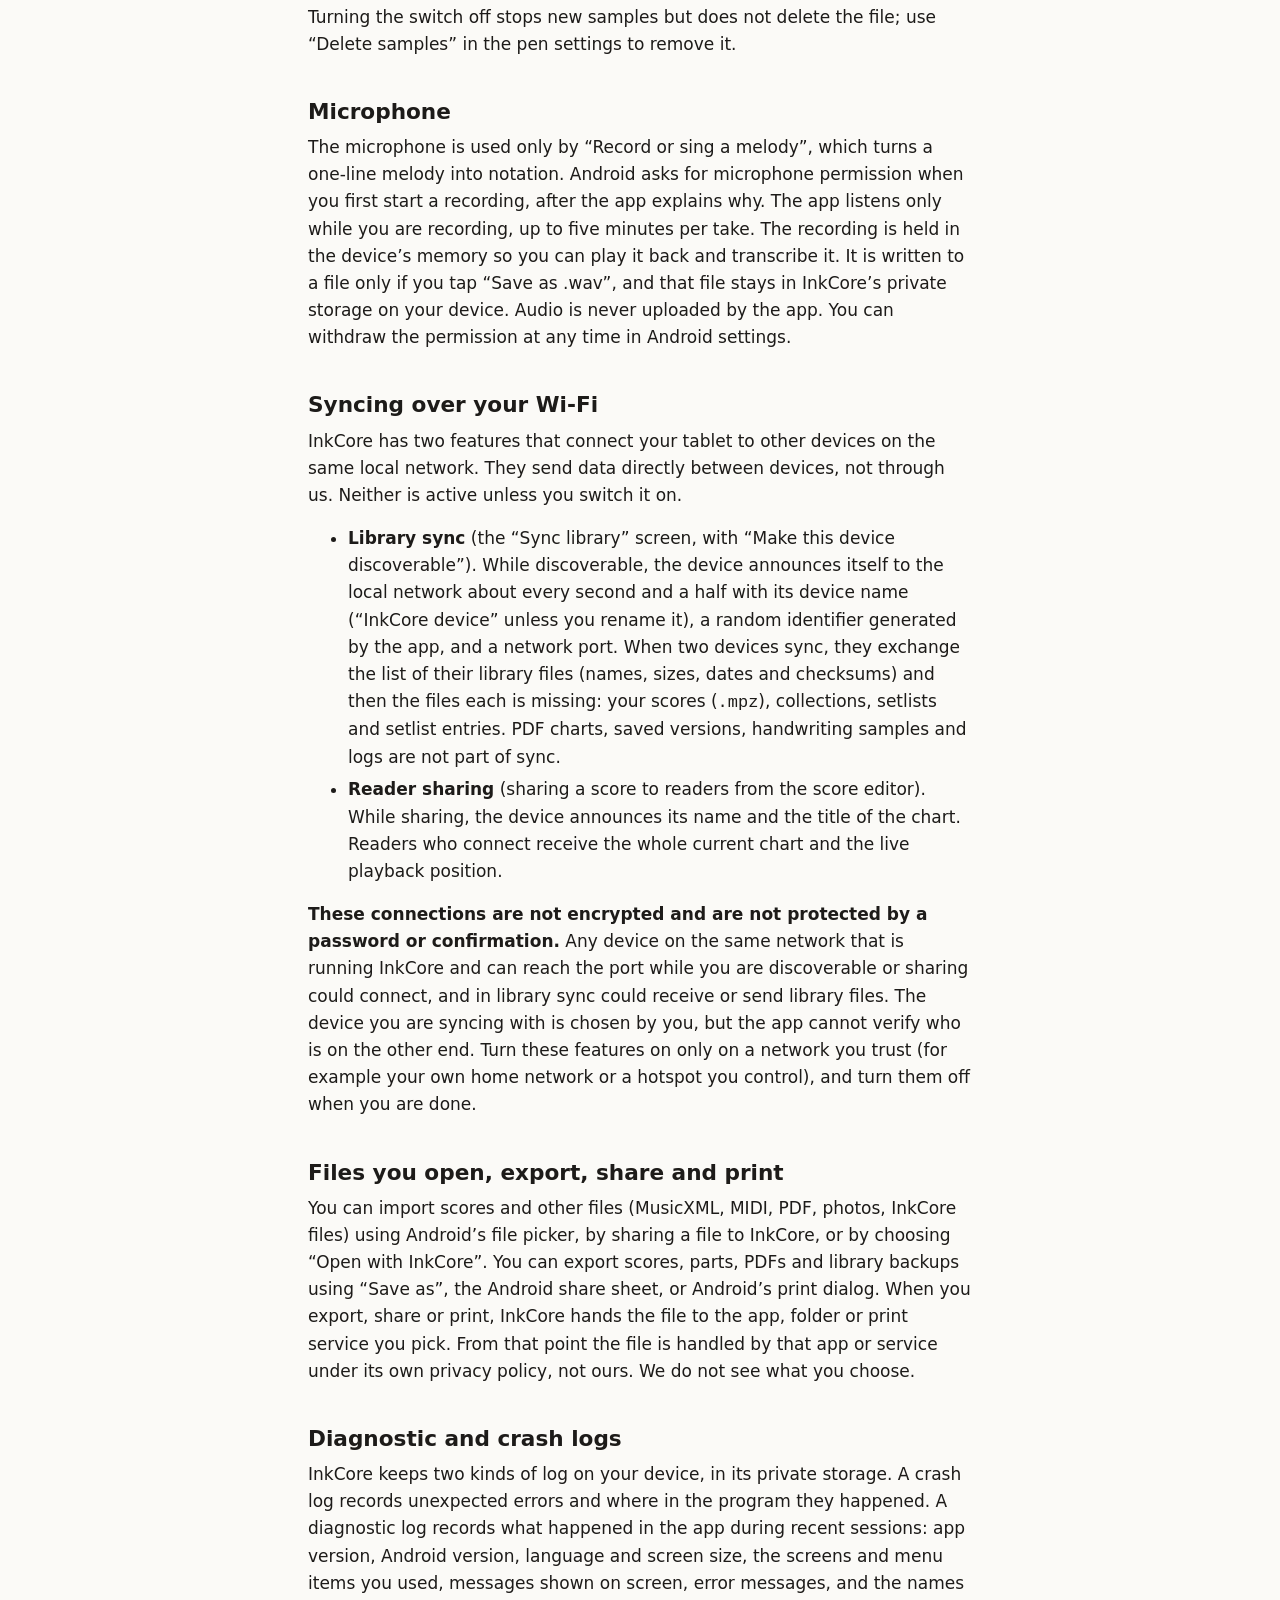
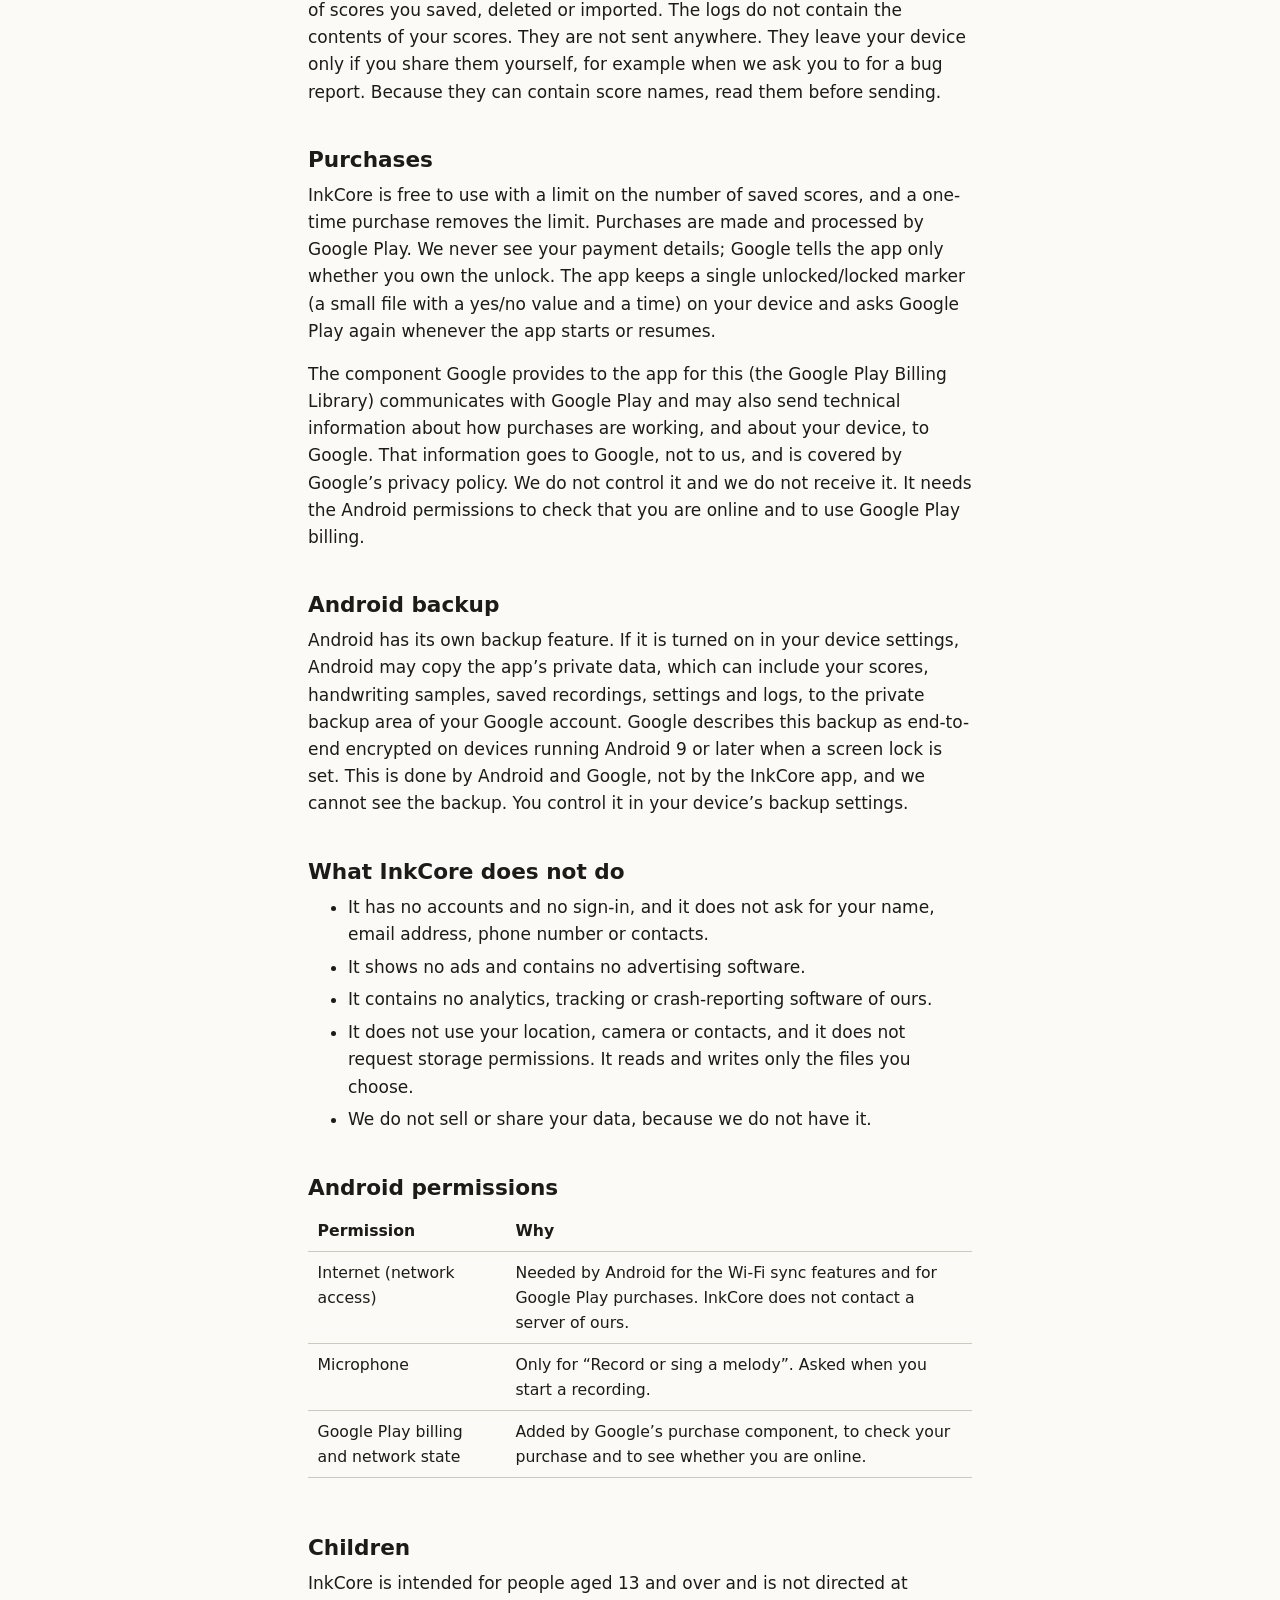
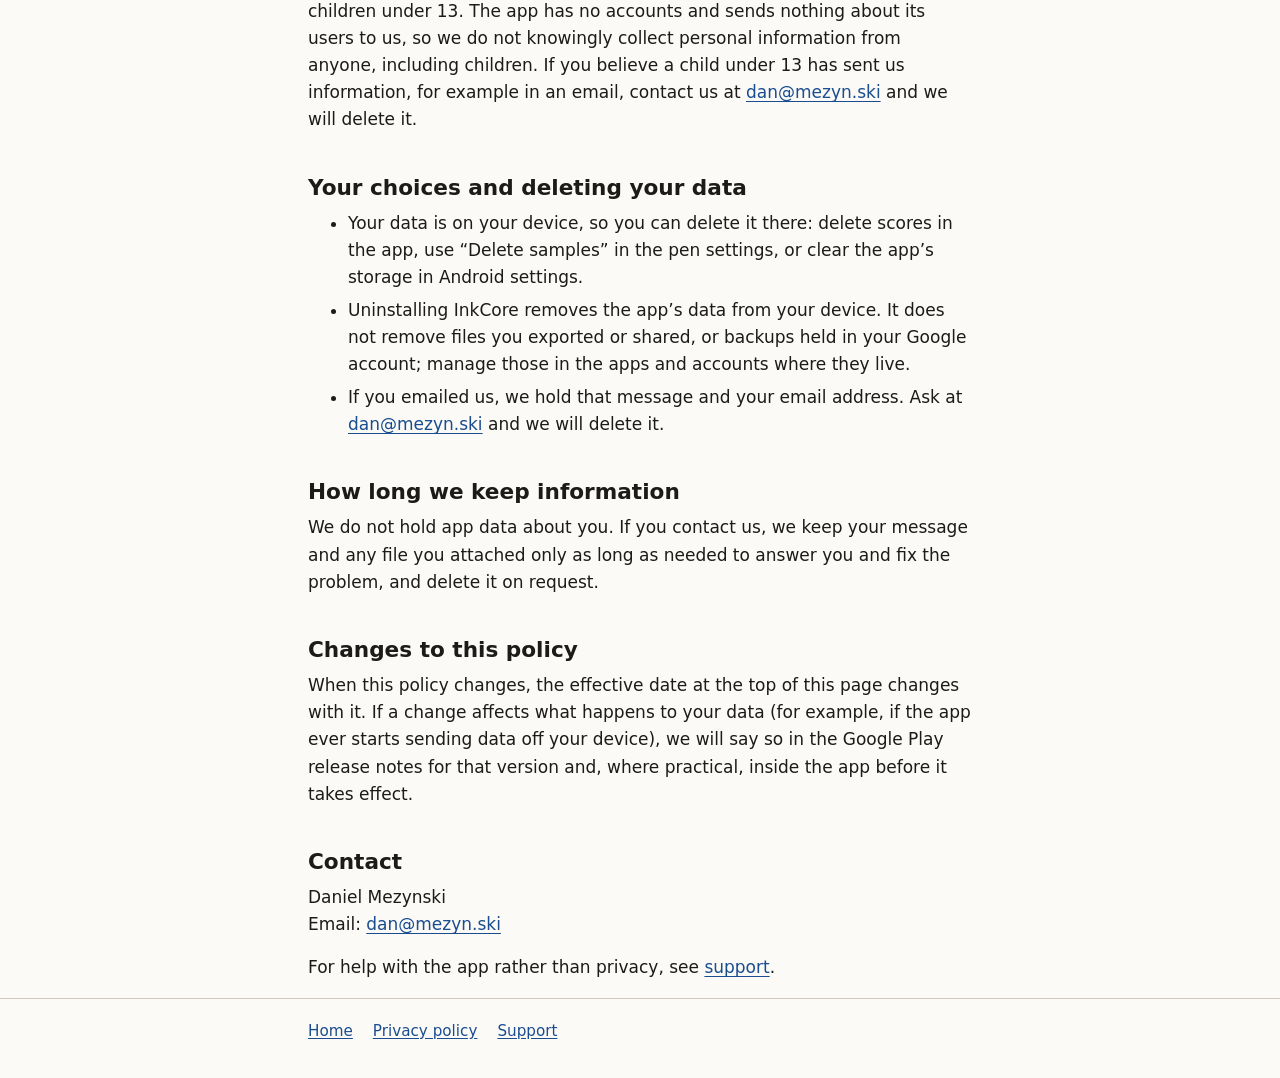
==== commit 3644ed21: "Site: spell the product name InkCore (capital C) in all pages and READMEs Identifiers stay lowercase" ====
--- a/inkcore/privacy.html
+++ b/inkcore/privacy.html
@@ -4,8 +4,8 @@
   <meta charset="utf-8">
   <meta name="viewport" content="width=device-width, initial-scale=1">
   <meta name="color-scheme" content="light dark">
-  <title>Inkcore privacy policy</title>
-  <meta name="description" content="What the Inkcore Android app does and does not do with your data.">
+  <title>InkCore privacy policy</title>
+  <meta name="description" content="What the InkCore Android app does and does not do with your data.">
   <link rel="stylesheet" href="style.css">
 </head>
 <!--
@@ -19,7 +19,7 @@
 
   <header class="site">
     <div class="wrap">
-      <a class="brand" href="index.html">Inkcore</a>
+      <a class="brand" href="index.html">InkCore</a>
       <nav aria-label="Main">
         <ul>
           <li><a href="index.html">Home</a></li>
@@ -31,13 +31,13 @@
   </header>
 
   <main id="main" class="wrap">
-    <h1>Inkcore privacy policy</h1>
-    <p class="meta">Effective date: 2026-11-24. Applies to the Inkcore app for Android (package <code>app.inkcore.notation</code>) and to this website.</p>
+    <h1>InkCore privacy policy</h1>
+    <p class="meta">Effective date: 2026-11-24. Applies to the InkCore app for Android (package <code>app.inkcore.notation</code>) and to this website.</p>
 
     <div class="card">
       <h2 style="margin-top:0">In short</h2>
       <ul>
-        <li>Inkcore does not send your scores, recordings or handwriting to us or to any server we run.</li>
+        <li>InkCore does not send your scores, recordings or handwriting to us or to any server we run.</li>
         <li>There are no accounts, no ads and no analytics in the app.</li>
         <li>Your scores and settings are stored on your device. They leave it only when you choose: by exporting, sharing, printing, or syncing to another device on your Wi-Fi.</li>
         <li>Syncing over Wi-Fi is not encrypted and not password-protected. Use it only on networks you trust.</li>
@@ -46,14 +46,14 @@
     </div>
 
     <h2 id="who">Who we are</h2>
-    <p>Inkcore is published by Daniel Mezynski (&ldquo;we&rdquo;). You can reach us at <a href="mailto:dan@mezyn.ski">dan@mezyn.ski</a> for any privacy question or request.</p>
+    <p>InkCore is published by Daniel Mezynski (&ldquo;we&rdquo;). You can reach us at <a href="mailto:dan@mezyn.ski">dan@mezyn.ski</a> for any privacy question or request.</p>
 
     <h2 id="stays">What stays on your device</h2>
-    <p>Everything you create or open in Inkcore is kept in the app&rsquo;s private storage on your device: scores, drafts, setlists, collections, saved versions, the &ldquo;Recently deleted&rdquo; folder, PDF charts you added, your settings, and a small practice history. The app does not upload any of it. It connects to no server of ours, because we do not run one for the app.</p>
-    <p>Android requires an &ldquo;internet&rdquo; permission for an app to use any network connection at all, including the Wi-Fi sync described below. Inkcore declares that permission for that reason. The app code itself makes no connection to the internet; the only internet-facing component is Google&rsquo;s purchase software described under &ldquo;Purchases&rdquo;.</p>
+    <p>Everything you create or open in InkCore is kept in the app&rsquo;s private storage on your device: scores, drafts, setlists, collections, saved versions, the &ldquo;Recently deleted&rdquo; folder, PDF charts you added, your settings, and a small practice history. The app does not upload any of it. It connects to no server of ours, because we do not run one for the app.</p>
+    <p>Android requires an &ldquo;internet&rdquo; permission for an app to use any network connection at all, including the Wi-Fi sync described below. InkCore declares that permission for that reason. The app code itself makes no connection to the internet; the only internet-facing component is Google&rsquo;s purchase software described under &ldquo;Purchases&rdquo;.</p>
 
     <h2 id="samples">Handwriting samples</h2>
-    <p>Inkcore has two optional tools that save your pen strokes to improve handwriting recognition. Both are local only.</p>
+    <p>InkCore has two optional tools that save your pen strokes to improve handwriting recognition. Both are local only.</p>
     <ul>
       <li><strong>&ldquo;Help improve handwriting recognition&rdquo;</strong> in the pen settings. It is off by default and the app asks you to confirm before it is turned on. While on, the notes and rests you write in Pen mode are saved to a file on your device: the raw pen strokes (position, pressure, tilt and timing), what the recognizer decided they were, and, when you correct a reading, what you chose instead. Each record also notes the operating system (&ldquo;android&rdquo;) and the time.</li>
       <li><strong>&ldquo;Record ink samples&rdquo;</strong>, a screen where you write prompted symbols. It asks for your name or initials, which is stored with the samples and used in the exported file name.</li>
@@ -61,30 +61,30 @@
     <p>Nothing is uploaded. The samples leave your device only if you open the pen settings (or the record screen), choose export, and then pick where the file goes (the Android share sheet or &ldquo;Save as a file&rdquo;). If you send an exported file to us, for example by email, we receive that file and your email address. Turning the switch off stops new samples but does not delete the file; use &ldquo;Delete samples&rdquo; in the pen settings to remove it.</p>
 
     <h2 id="mic">Microphone</h2>
-    <p>The microphone is used only by &ldquo;Record or sing a melody&rdquo;, which turns a one-line melody into notation. Android asks for microphone permission when you first start a recording, after the app explains why. The app listens only while you are recording, up to five minutes per take. The recording is held in the device&rsquo;s memory so you can play it back and transcribe it. It is written to a file only if you tap &ldquo;Save as .wav&rdquo;, and that file stays in Inkcore&rsquo;s private storage on your device. Audio is never uploaded by the app. You can withdraw the permission at any time in Android settings.</p>
+    <p>The microphone is used only by &ldquo;Record or sing a melody&rdquo;, which turns a one-line melody into notation. Android asks for microphone permission when you first start a recording, after the app explains why. The app listens only while you are recording, up to five minutes per take. The recording is held in the device&rsquo;s memory so you can play it back and transcribe it. It is written to a file only if you tap &ldquo;Save as .wav&rdquo;, and that file stays in InkCore&rsquo;s private storage on your device. Audio is never uploaded by the app. You can withdraw the permission at any time in Android settings.</p>
 
     <h2 id="wifi">Syncing over your Wi-Fi</h2>
-    <p>Inkcore has two features that connect your tablet to other devices on the same local network. They send data directly between devices, not through us. Neither is active unless you switch it on.</p>
+    <p>InkCore has two features that connect your tablet to other devices on the same local network. They send data directly between devices, not through us. Neither is active unless you switch it on.</p>
     <ul>
-      <li><strong>Library sync</strong> (the &ldquo;Sync library&rdquo; screen, with &ldquo;Make this device discoverable&rdquo;). While discoverable, the device announces itself to the local network about every second and a half with its device name (&ldquo;Inkcore device&rdquo; unless you rename it), a random identifier generated by the app, and a network port. When two devices sync, they exchange the list of their library files (names, sizes, dates and checksums) and then the files each is missing: your scores (<code>.mpz</code>), collections, setlists and setlist entries. PDF charts, saved versions, handwriting samples and logs are not part of sync.</li>
+      <li><strong>Library sync</strong> (the &ldquo;Sync library&rdquo; screen, with &ldquo;Make this device discoverable&rdquo;). While discoverable, the device announces itself to the local network about every second and a half with its device name (&ldquo;InkCore device&rdquo; unless you rename it), a random identifier generated by the app, and a network port. When two devices sync, they exchange the list of their library files (names, sizes, dates and checksums) and then the files each is missing: your scores (<code>.mpz</code>), collections, setlists and setlist entries. PDF charts, saved versions, handwriting samples and logs are not part of sync.</li>
       <li><strong>Reader sharing</strong> (sharing a score to readers from the score editor). While sharing, the device announces its name and the title of the chart. Readers who connect receive the whole current chart and the live playback position.</li>
     </ul>
-    <p><strong>These connections are not encrypted and are not protected by a password or confirmation.</strong> Any device on the same network that is running Inkcore and can reach the port while you are discoverable or sharing could connect, and in library sync could receive or send library files. The device you are syncing with is chosen by you, but the app cannot verify who is on the other end. Turn these features on only on a network you trust (for example your own home network or a hotspot you control), and turn them off when you are done.</p>
+    <p><strong>These connections are not encrypted and are not protected by a password or confirmation.</strong> Any device on the same network that is running InkCore and can reach the port while you are discoverable or sharing could connect, and in library sync could receive or send library files. The device you are syncing with is chosen by you, but the app cannot verify who is on the other end. Turn these features on only on a network you trust (for example your own home network or a hotspot you control), and turn them off when you are done.</p>
 
     <h2 id="files">Files you open, export, share and print</h2>
-    <p>You can import scores and other files (MusicXML, MIDI, PDF, photos, Inkcore files) using Android&rsquo;s file picker, by sharing a file to Inkcore, or by choosing &ldquo;Open with Inkcore&rdquo;. You can export scores, parts, PDFs and library backups using &ldquo;Save as&rdquo;, the Android share sheet, or Android&rsquo;s print dialog. When you export, share or print, Inkcore hands the file to the app, folder or print service you pick. From that point the file is handled by that app or service under its own privacy policy, not ours. We do not see what you choose.</p>
+    <p>You can import scores and other files (MusicXML, MIDI, PDF, photos, InkCore files) using Android&rsquo;s file picker, by sharing a file to InkCore, or by choosing &ldquo;Open with InkCore&rdquo;. You can export scores, parts, PDFs and library backups using &ldquo;Save as&rdquo;, the Android share sheet, or Android&rsquo;s print dialog. When you export, share or print, InkCore hands the file to the app, folder or print service you pick. From that point the file is handled by that app or service under its own privacy policy, not ours. We do not see what you choose.</p>
 
     <h2 id="logs">Diagnostic and crash logs</h2>
-    <p>Inkcore keeps two kinds of log on your device, in its private storage. A crash log records unexpected errors and where in the program they happened. A diagnostic log records what happened in the app during recent sessions: app version, Android version, language and screen size, the screens and menu items you used, messages shown on screen, error messages, and the names of scores you saved, deleted or imported. The logs do not contain the contents of your scores. They are not sent anywhere. They leave your device only if you share them yourself, for example when we ask you to for a bug report. Because they can contain score names, read them before sending.</p>
+    <p>InkCore keeps two kinds of log on your device, in its private storage. A crash log records unexpected errors and where in the program they happened. A diagnostic log records what happened in the app during recent sessions: app version, Android version, language and screen size, the screens and menu items you used, messages shown on screen, error messages, and the names of scores you saved, deleted or imported. The logs do not contain the contents of your scores. They are not sent anywhere. They leave your device only if you share them yourself, for example when we ask you to for a bug report. Because they can contain score names, read them before sending.</p>
 
     <h2 id="purchases">Purchases</h2>
-    <p>Inkcore is free to use with a limit on the number of saved scores, and a one-time purchase removes the limit. Purchases are made and processed by Google Play. We never see your payment details; Google tells the app only whether you own the unlock. The app keeps a single unlocked/locked marker (a small file with a yes/no value and a time) on your device and asks Google Play again whenever the app starts or resumes.</p>
+    <p>InkCore is free to use with a limit on the number of saved scores, and a one-time purchase removes the limit. Purchases are made and processed by Google Play. We never see your payment details; Google tells the app only whether you own the unlock. The app keeps a single unlocked/locked marker (a small file with a yes/no value and a time) on your device and asks Google Play again whenever the app starts or resumes.</p>
     <p>The component Google provides to the app for this (the Google Play Billing Library) communicates with Google Play and may also send technical information about how purchases are working, and about your device, to Google. That information goes to Google, not to us, and is covered by Google&rsquo;s privacy policy. We do not control it and we do not receive it. It needs the Android permissions to check that you are online and to use Google Play billing.</p>
 
     <h2 id="backup">Android backup</h2>
-    <p>Android has its own backup feature. If it is turned on in your device settings, Android may copy the app&rsquo;s private data, which can include your scores, handwriting samples, saved recordings, settings and logs, to the private backup area of your Google account. Google describes this backup as end-to-end encrypted on devices running Android 9 or later when a screen lock is set. This is done by Android and Google, not by the Inkcore app, and we cannot see the backup. You control it in your device&rsquo;s backup settings.</p>
+    <p>Android has its own backup feature. If it is turned on in your device settings, Android may copy the app&rsquo;s private data, which can include your scores, handwriting samples, saved recordings, settings and logs, to the private backup area of your Google account. Google describes this backup as end-to-end encrypted on devices running Android 9 or later when a screen lock is set. This is done by Android and Google, not by the InkCore app, and we cannot see the backup. You control it in your device&rsquo;s backup settings.</p>
 
-    <h2 id="notdo">What Inkcore does not do</h2>
+    <h2 id="notdo">What InkCore does not do</h2>
     <ul>
       <li>It has no accounts and no sign-in, and it does not ask for your name, email address, phone number or contacts.</li>
       <li>It shows no ads and contains no advertising software.</li>
@@ -100,7 +100,7 @@
           <tr><th scope="col">Permission</th><th scope="col">Why</th></tr>
         </thead>
         <tbody>
-          <tr><td>Internet (network access)</td><td>Needed by Android for the Wi-Fi sync features and for Google Play purchases. Inkcore does not contact a server of ours.</td></tr>
+          <tr><td>Internet (network access)</td><td>Needed by Android for the Wi-Fi sync features and for Google Play purchases. InkCore does not contact a server of ours.</td></tr>
           <tr><td>Microphone</td><td>Only for &ldquo;Record or sing a melody&rdquo;. Asked when you start a recording.</td></tr>
           <tr><td>Google Play billing and network state</td><td>Added by Google&rsquo;s purchase component, to check your purchase and to see whether you are online.</td></tr>
         </tbody>
@@ -108,12 +108,12 @@
     </div>
 
     <h2 id="children">Children</h2>
-    <p>Inkcore is intended for people aged 13 and over and is not directed at children under 13. The app has no accounts and sends nothing about its users to us, so we do not knowingly collect personal information from anyone, including children. If you believe a child under 13 has sent us information, for example in an email, contact us at <a href="mailto:dan@mezyn.ski">dan@mezyn.ski</a> and we will delete it.</p>
+    <p>InkCore is intended for people aged 13 and over and is not directed at children under 13. The app has no accounts and sends nothing about its users to us, so we do not knowingly collect personal information from anyone, including children. If you believe a child under 13 has sent us information, for example in an email, contact us at <a href="mailto:dan@mezyn.ski">dan@mezyn.ski</a> and we will delete it.</p>
 
     <h2 id="choices">Your choices and deleting your data</h2>
     <ul>
       <li>Your data is on your device, so you can delete it there: delete scores in the app, use &ldquo;Delete samples&rdquo; in the pen settings, or clear the app&rsquo;s storage in Android settings.</li>
-      <li>Uninstalling Inkcore removes the app&rsquo;s data from your device. It does not remove files you exported or shared, or backups held in your Google account; manage those in the apps and accounts where they live.</li>
+      <li>Uninstalling InkCore removes the app&rsquo;s data from your device. It does not remove files you exported or shared, or backups held in your Google account; manage those in the apps and accounts where they live.</li>
       <li>If you emailed us, we hold that message and your email address. Ask at <a href="mailto:dan@mezyn.ski">dan@mezyn.ski</a> and we will delete it.</li>
     </ul>
 
--- a/inkcore/style.css
+++ b/inkcore/style.css
@@ -1,4 +1,4 @@
-/* Inkcore site. One small stylesheet. System fonts only, no external requests.
+/* InkCore site. One small stylesheet. System fonts only, no external requests.
    Light and dark follow the visitor's system setting (prefers-color-scheme). */
 
 :root {
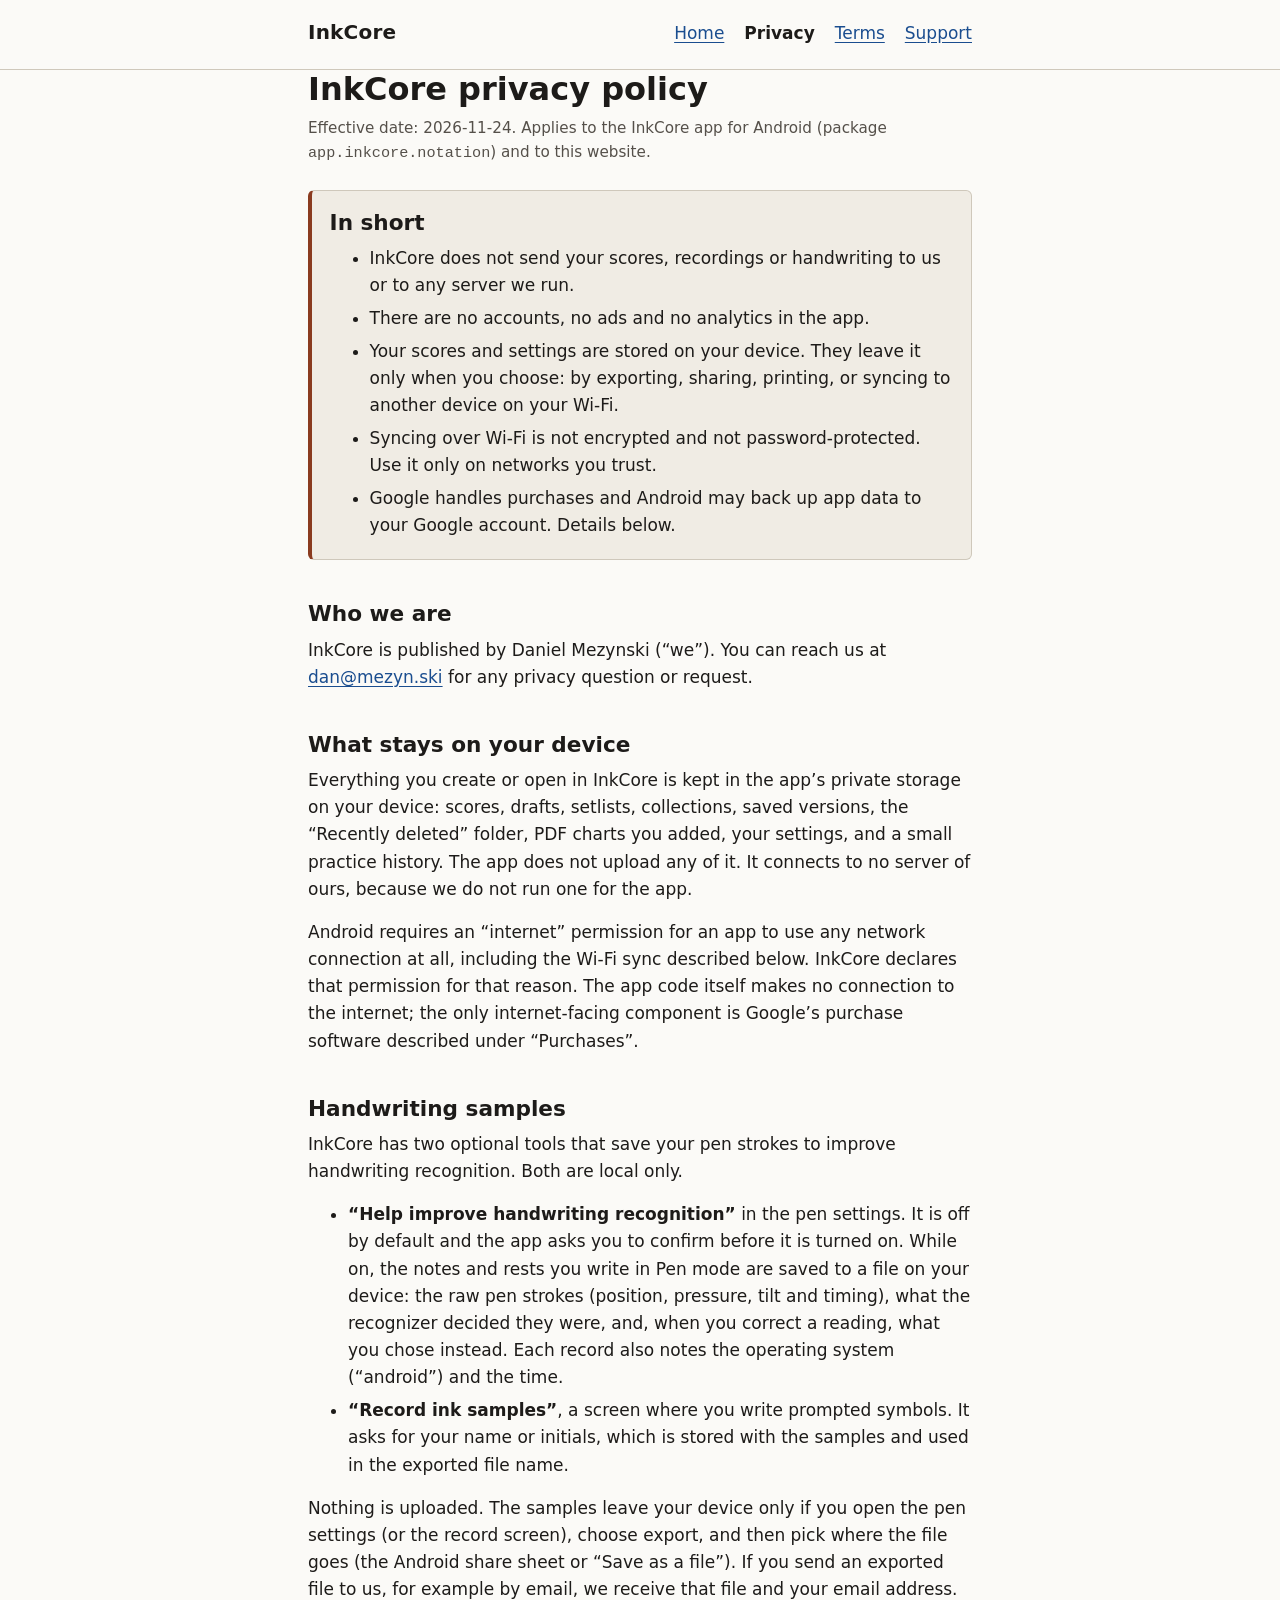
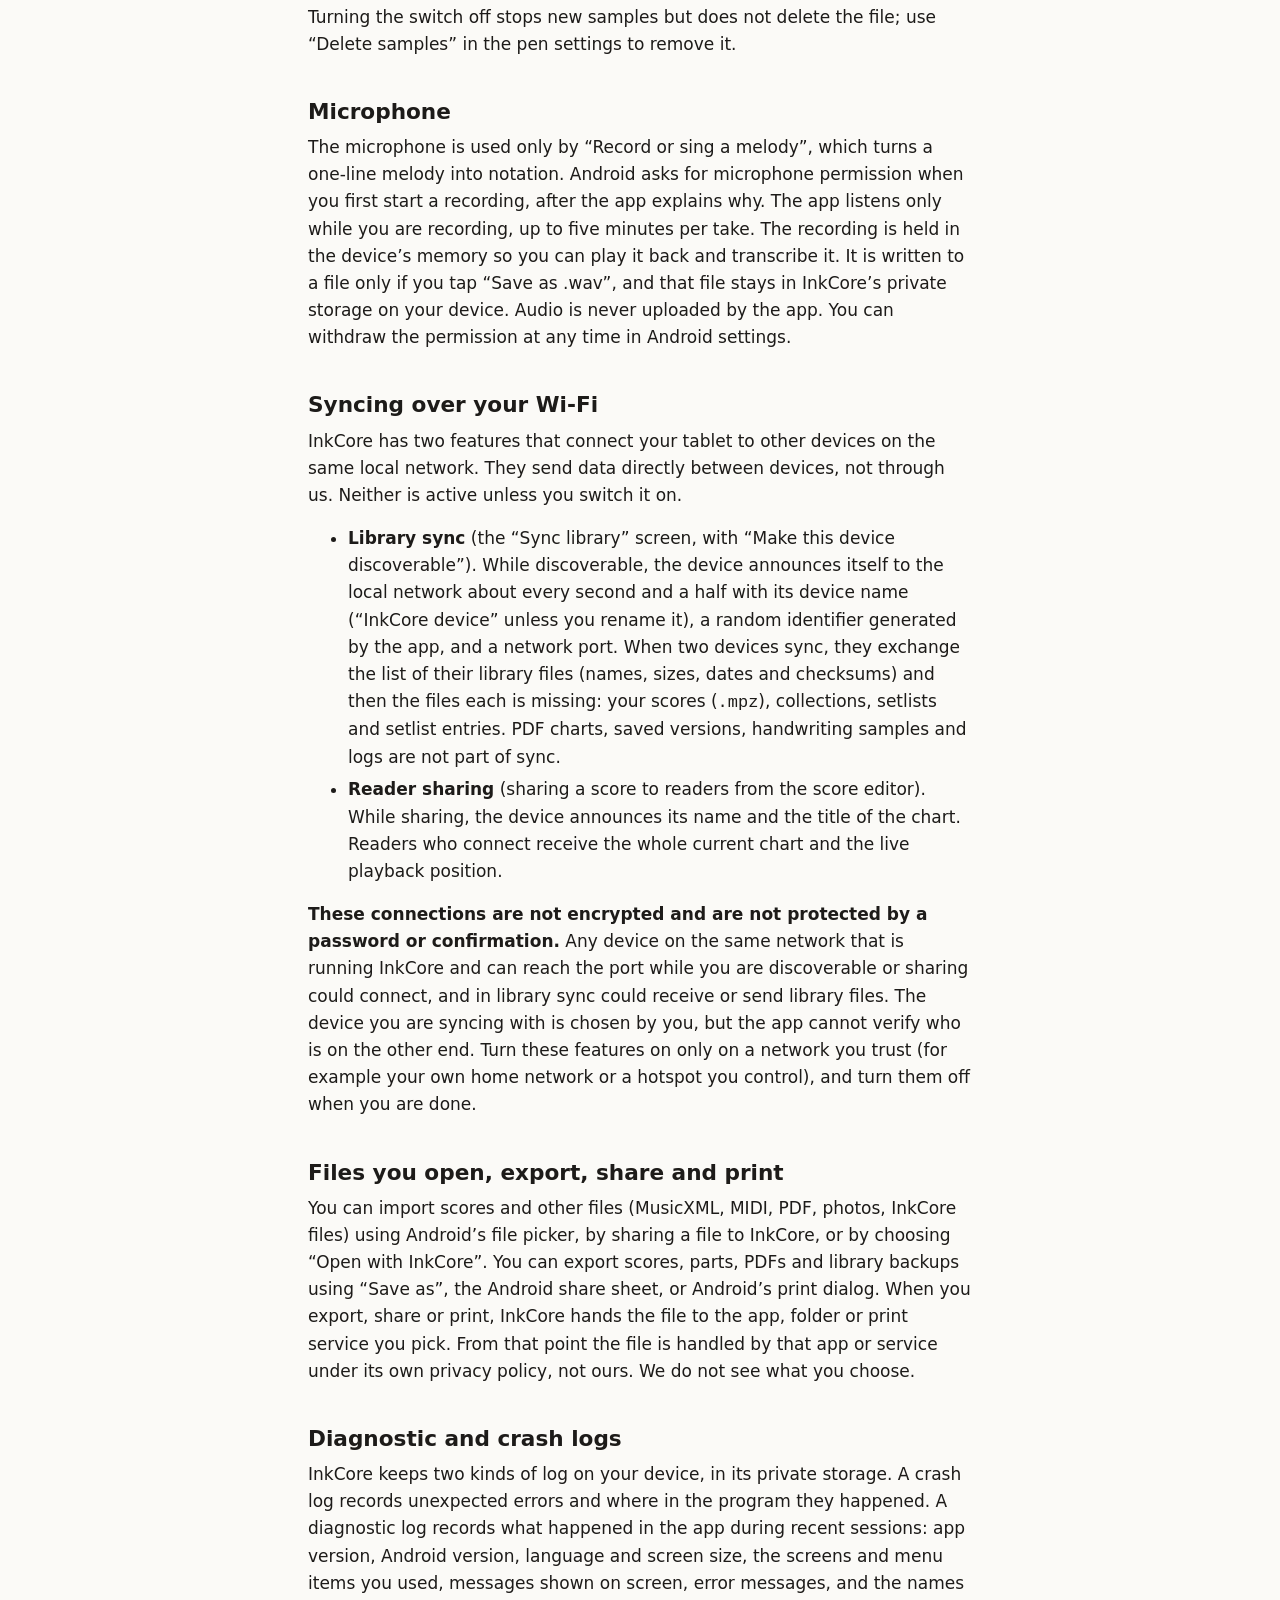
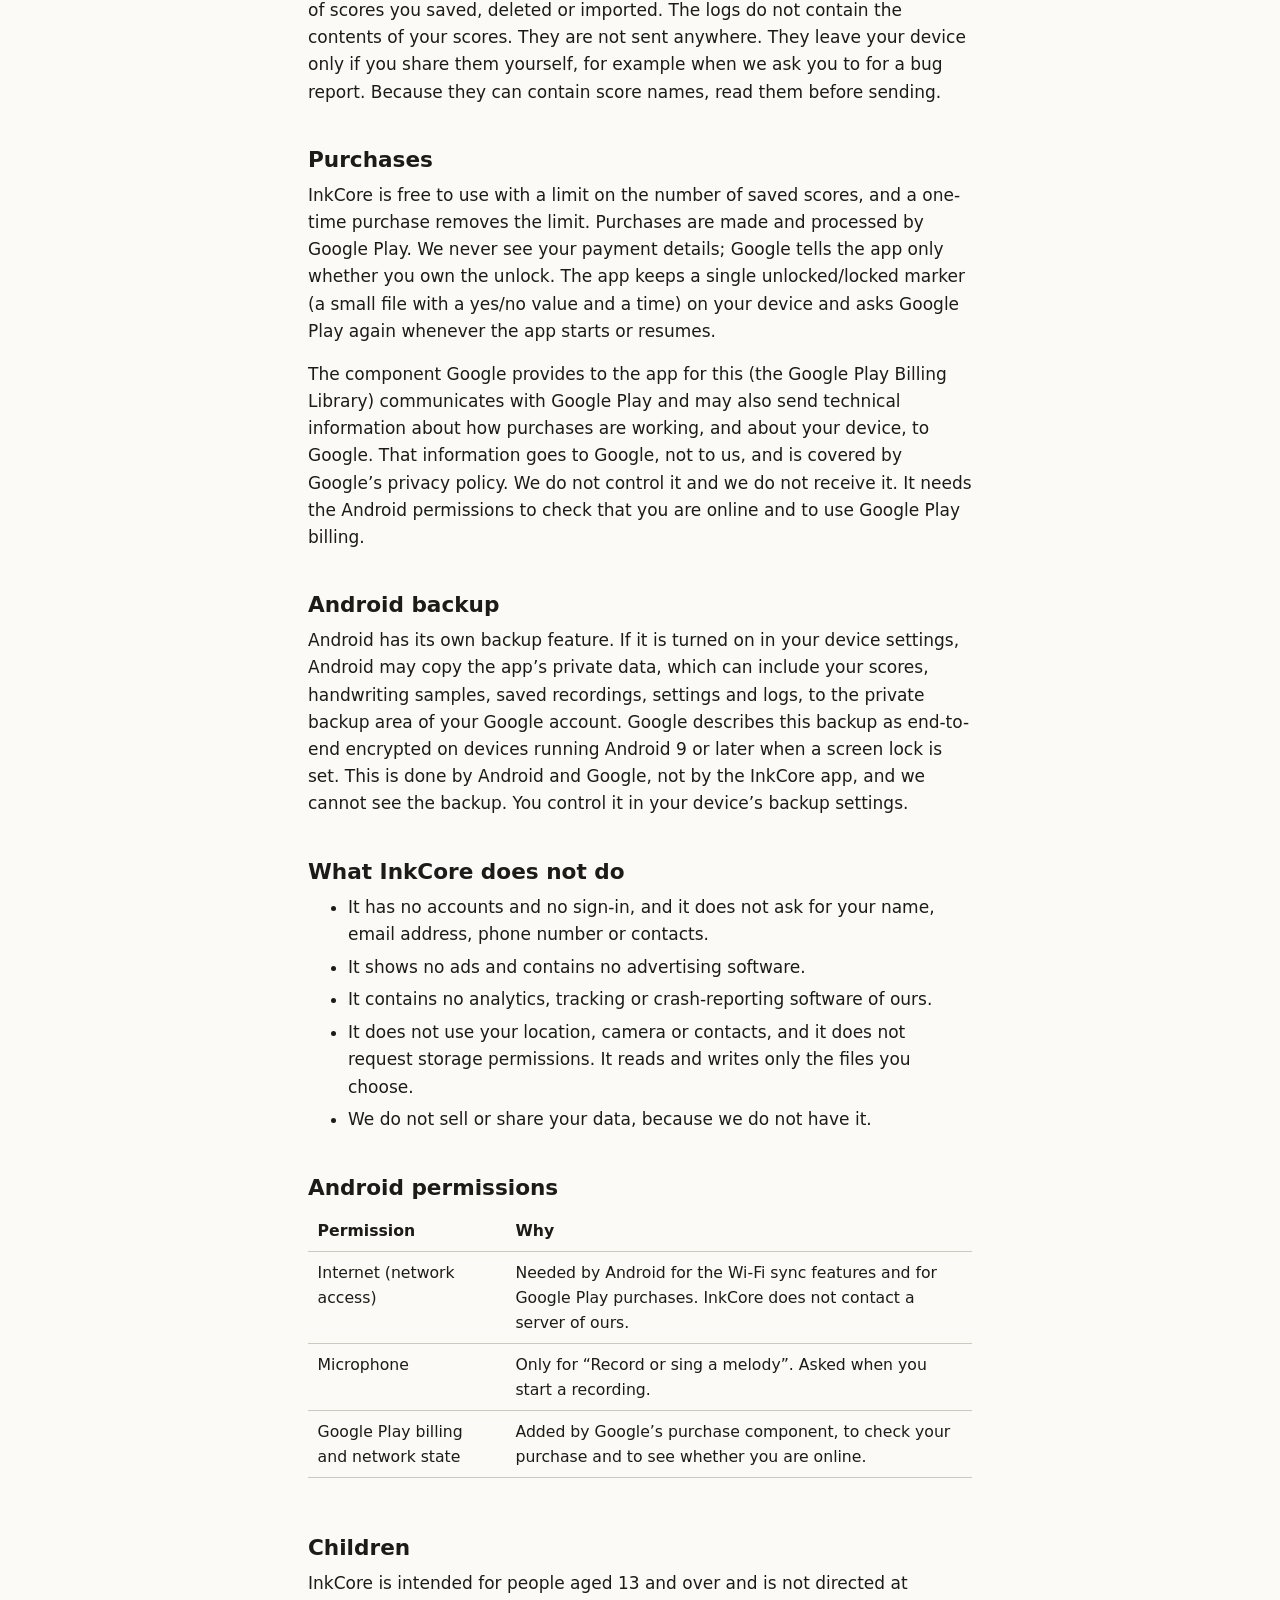
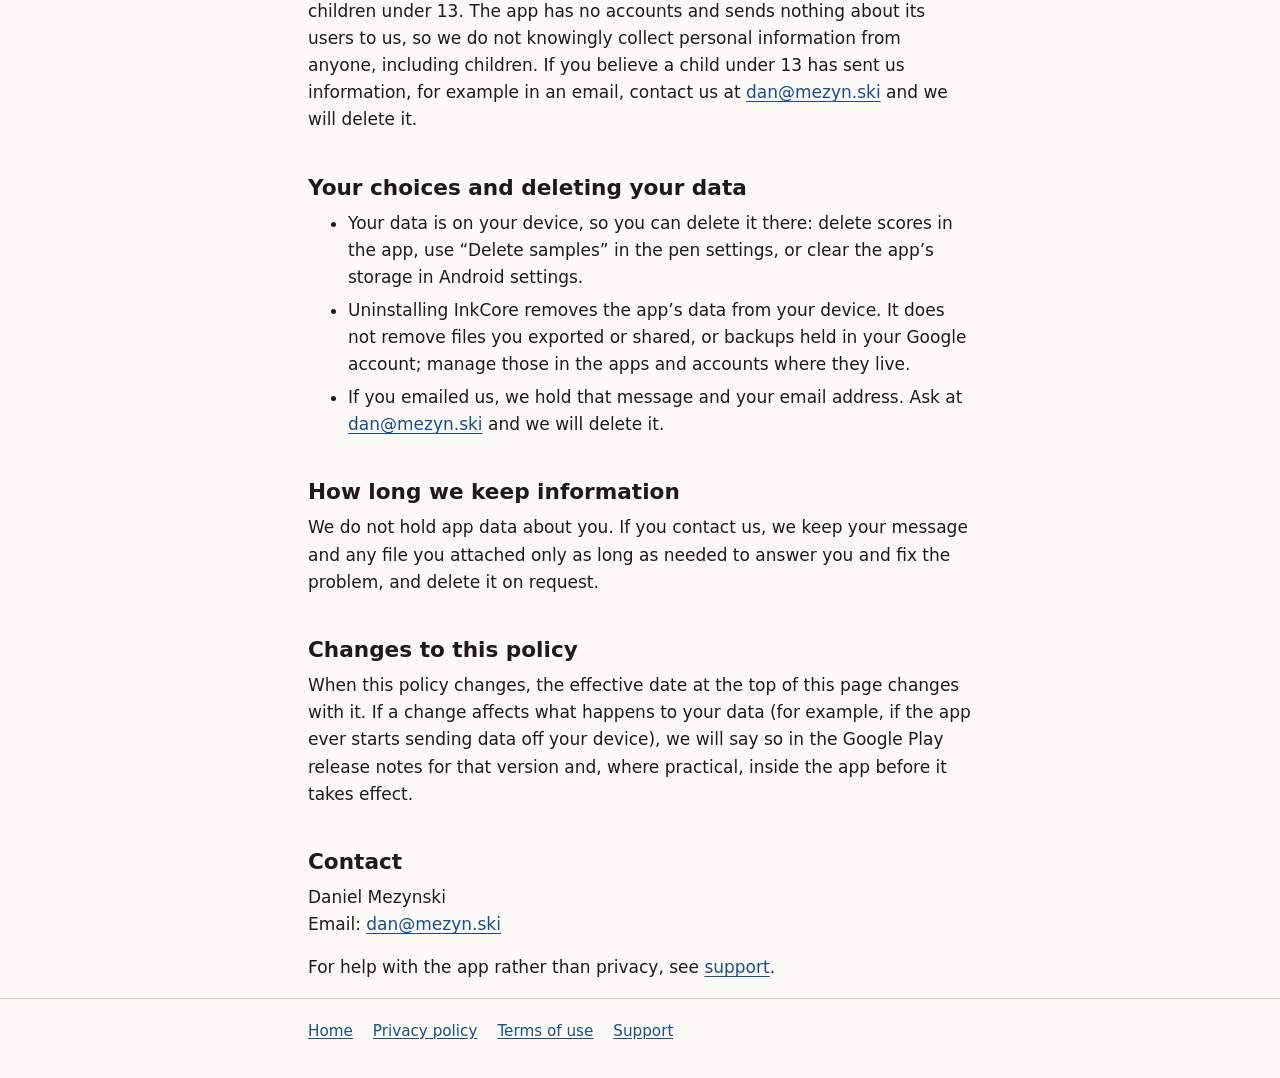
==== commit 5a813ad2: "Site: add InkCore terms of use page and link it from every page terms.html carries the terms from th" ====
--- a/inkcore/privacy.html
+++ b/inkcore/privacy.html
@@ -7,6 +7,10 @@
   <title>InkCore privacy policy</title>
   <meta name="description" content="What the InkCore Android app does and does not do with your data.">
   <link rel="stylesheet" href="style.css">
+  <link rel="icon" type="image/svg+xml" href="assets/images/favicon.svg">
+  <link rel="icon" type="image/png" sizes="32x32" href="assets/images/favicon-32.png">
+  <link rel="icon" type="image/png" sizes="16x16" href="assets/images/favicon-16.png">
+  <link rel="apple-touch-icon" sizes="180x180" href="assets/images/apple-touch-icon-180.png">
 </head>
 <!--
   Contact details (Daniel Mezynski, dan@mezyn.ski) were filled in on 2026-11-24; keep privacy.html and support.html in step.
@@ -24,6 +28,7 @@
         <ul>
           <li><a href="index.html">Home</a></li>
           <li><a href="privacy.html" aria-current="page">Privacy</a></li>
+          <li><a href="terms.html">Terms</a></li>
           <li><a href="support.html">Support</a></li>
         </ul>
       </nav>
@@ -133,6 +138,7 @@
       <ul>
         <li><a href="index.html">Home</a></li>
         <li><a href="privacy.html">Privacy policy</a></li>
+        <li><a href="terms.html">Terms of use</a></li>
         <li><a href="support.html">Support</a></li>
       </ul>
     </div>
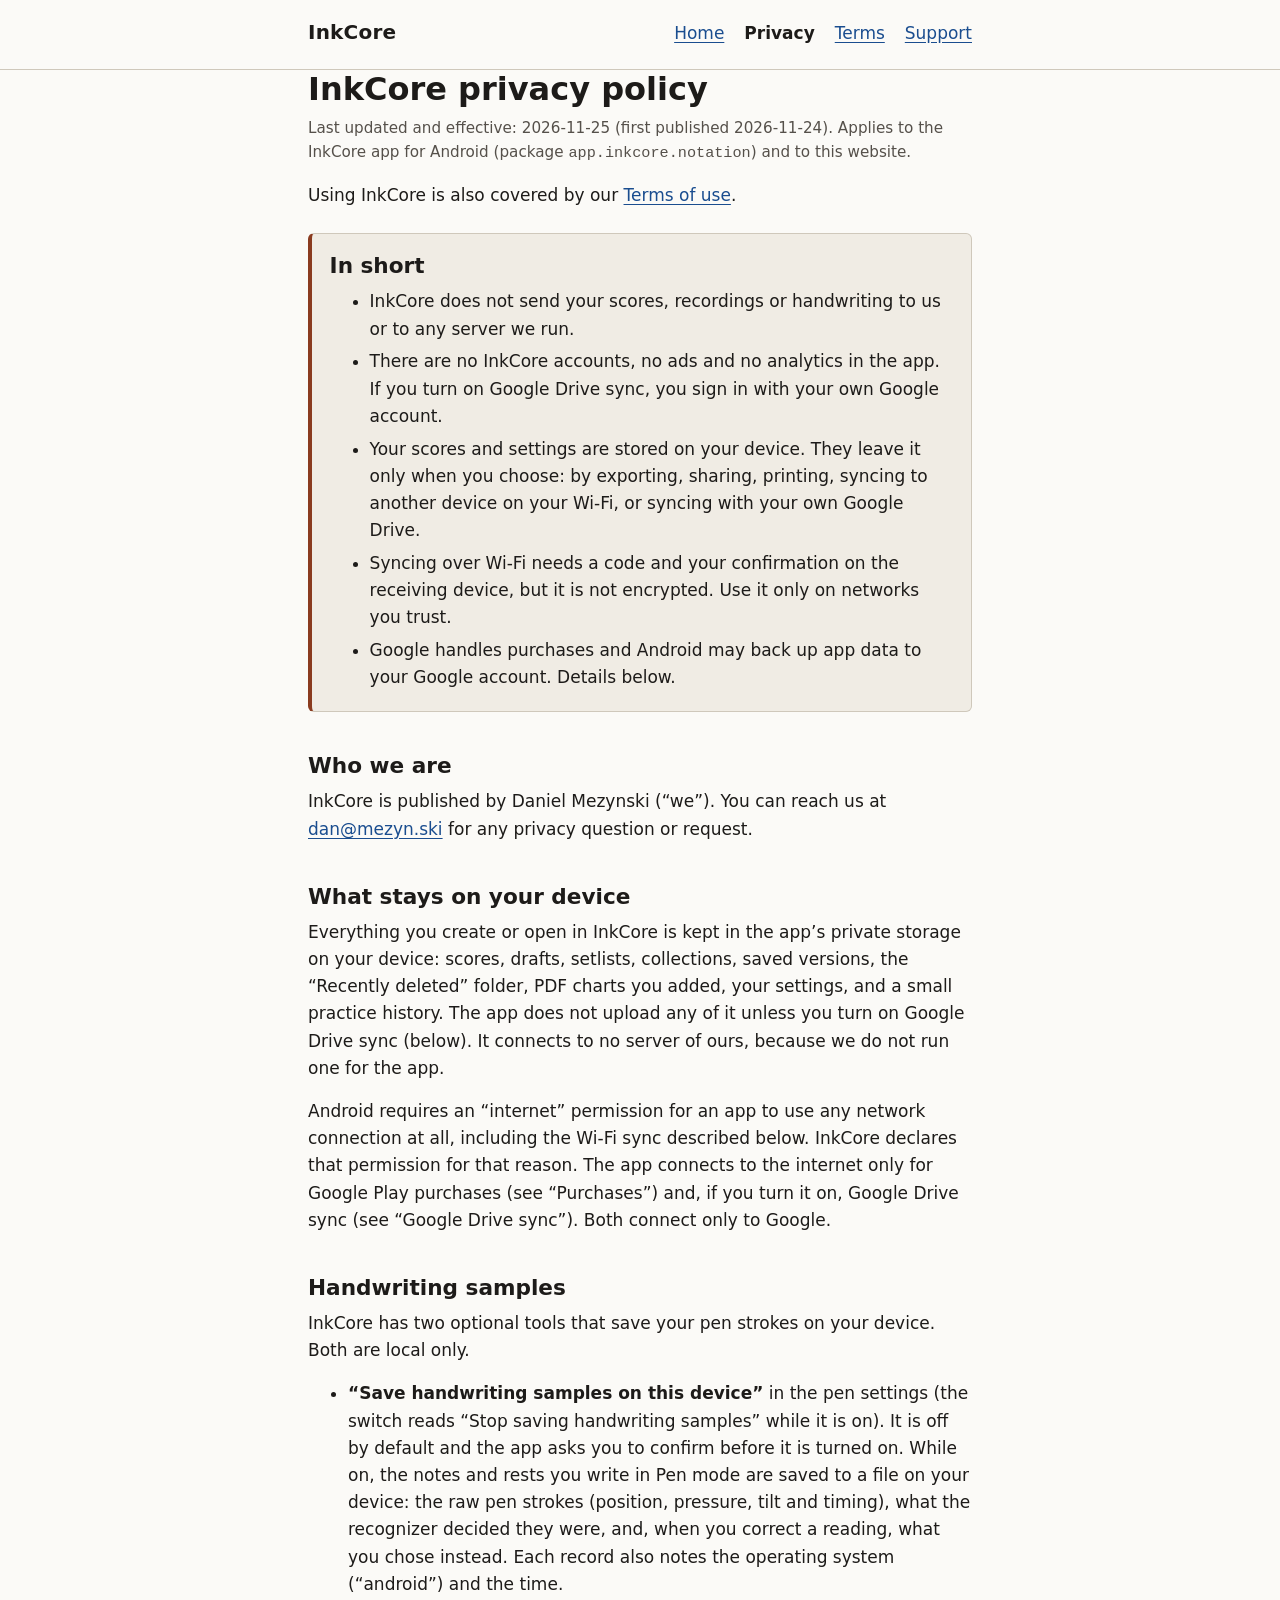
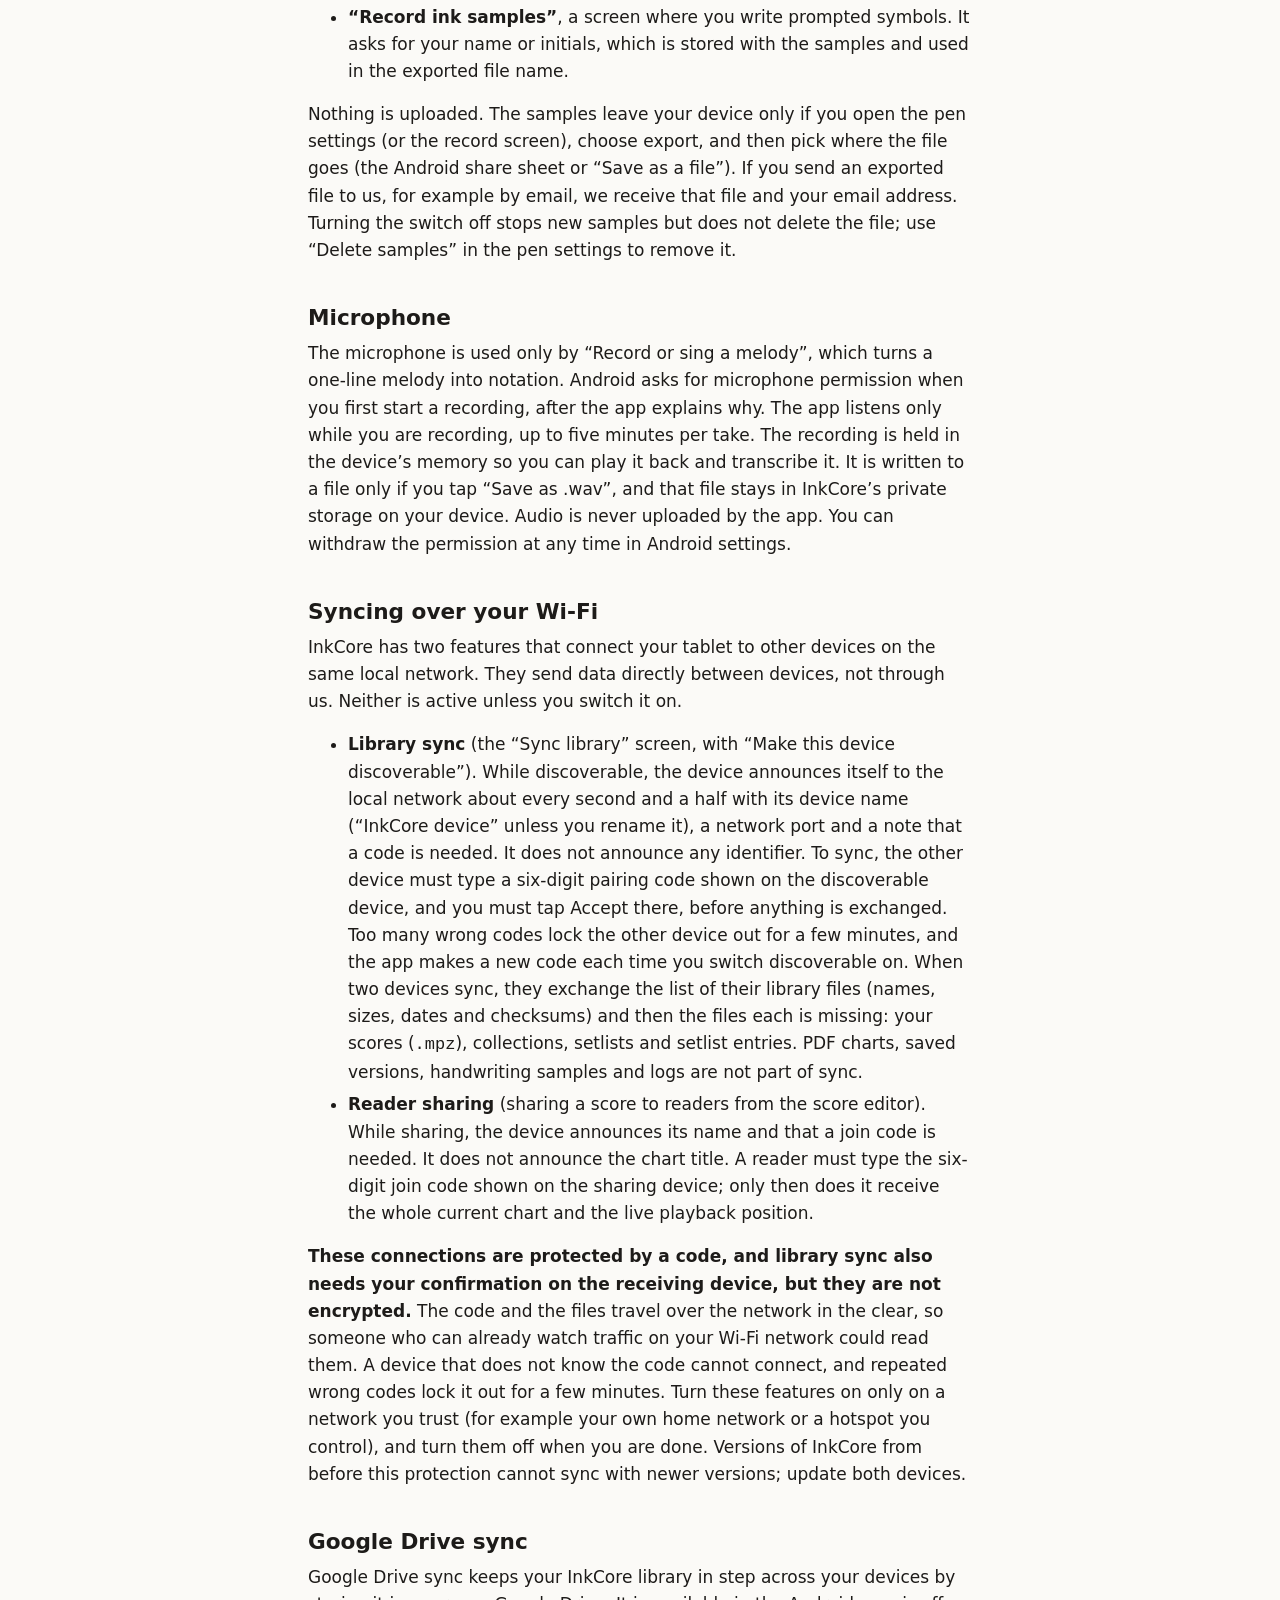
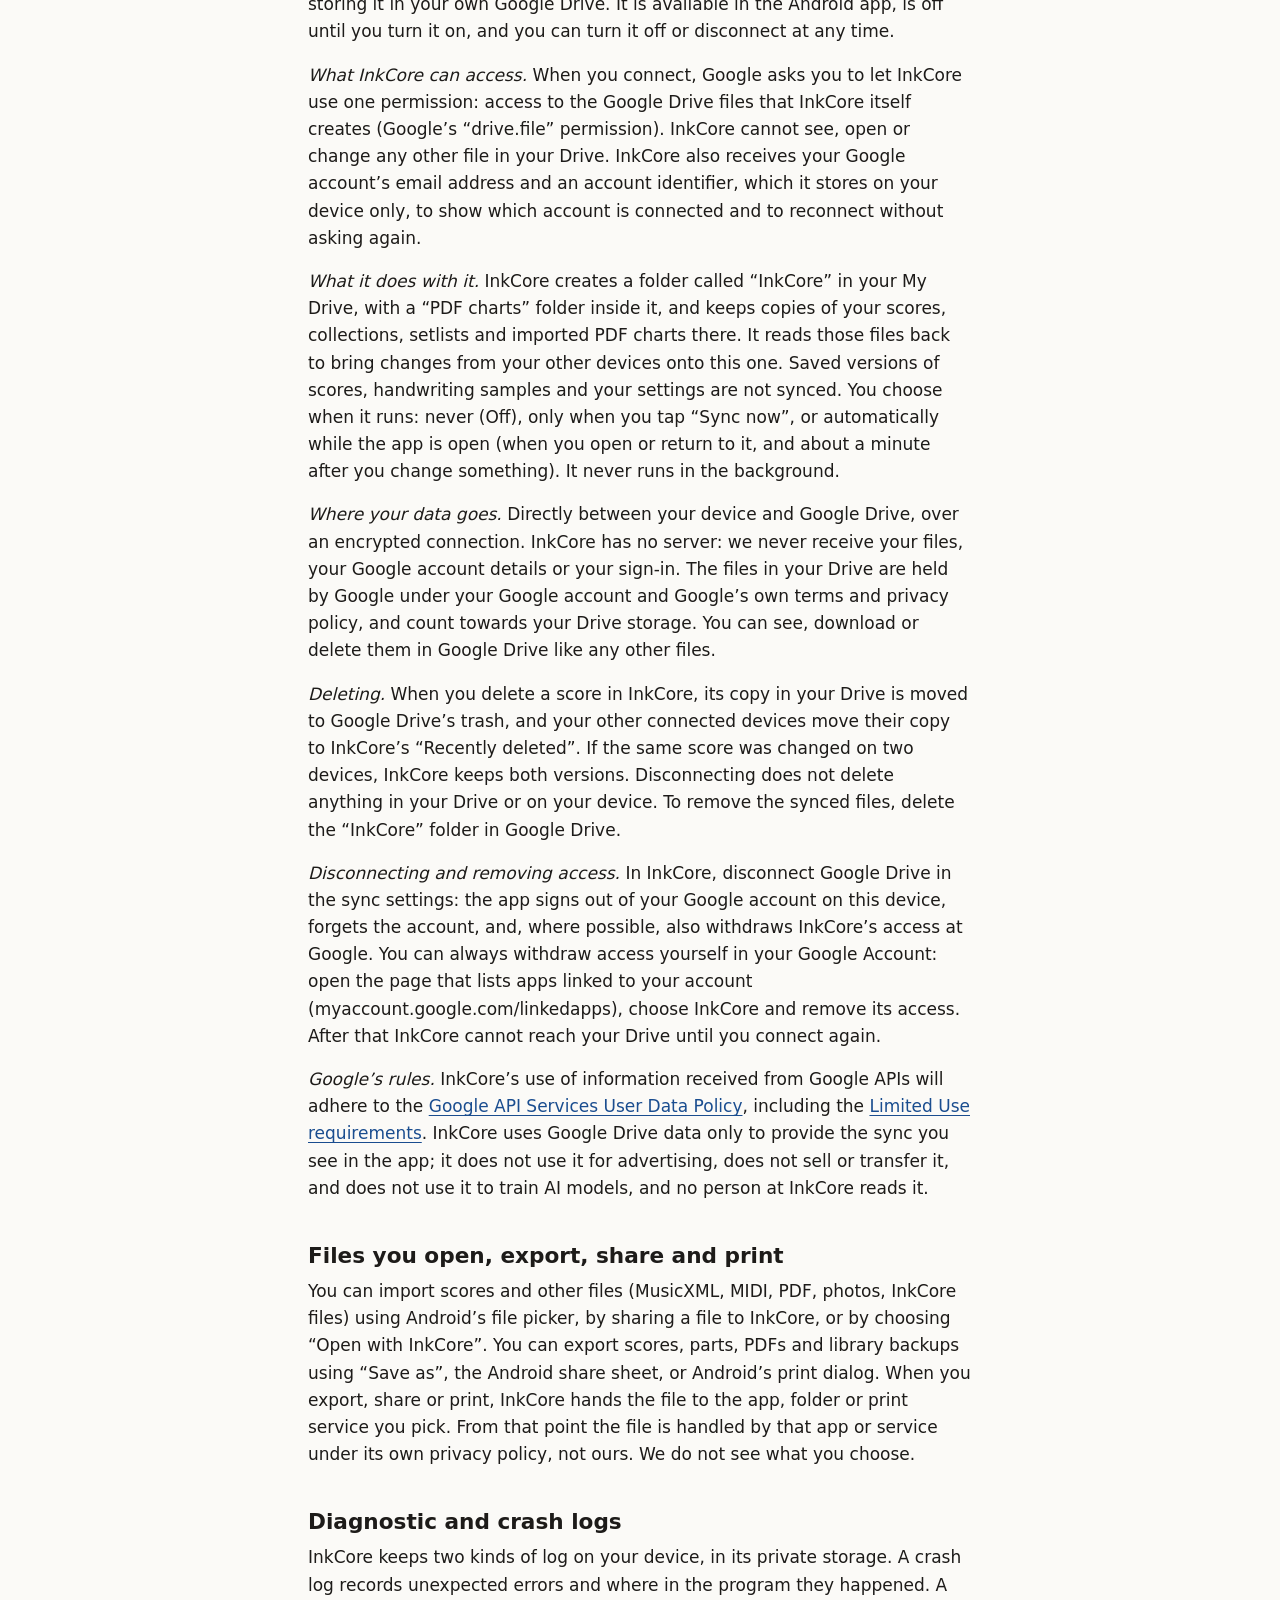
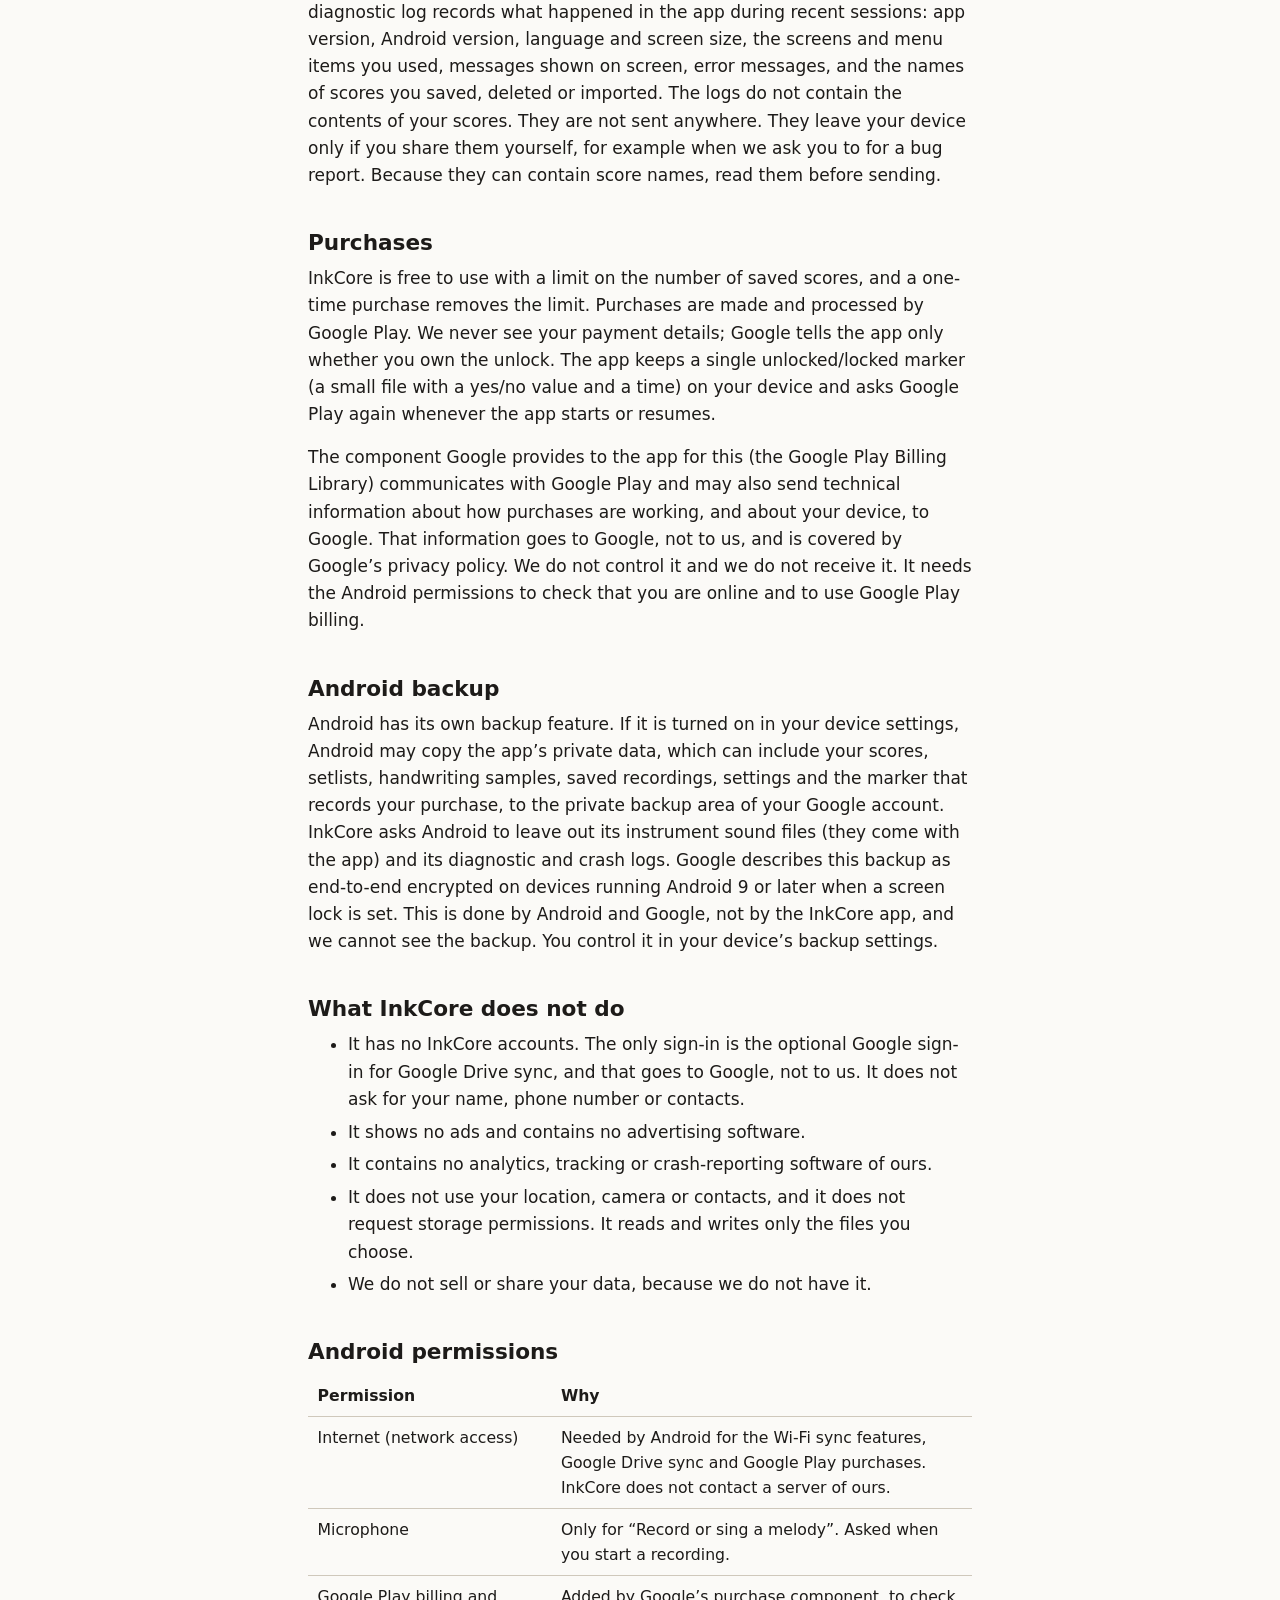
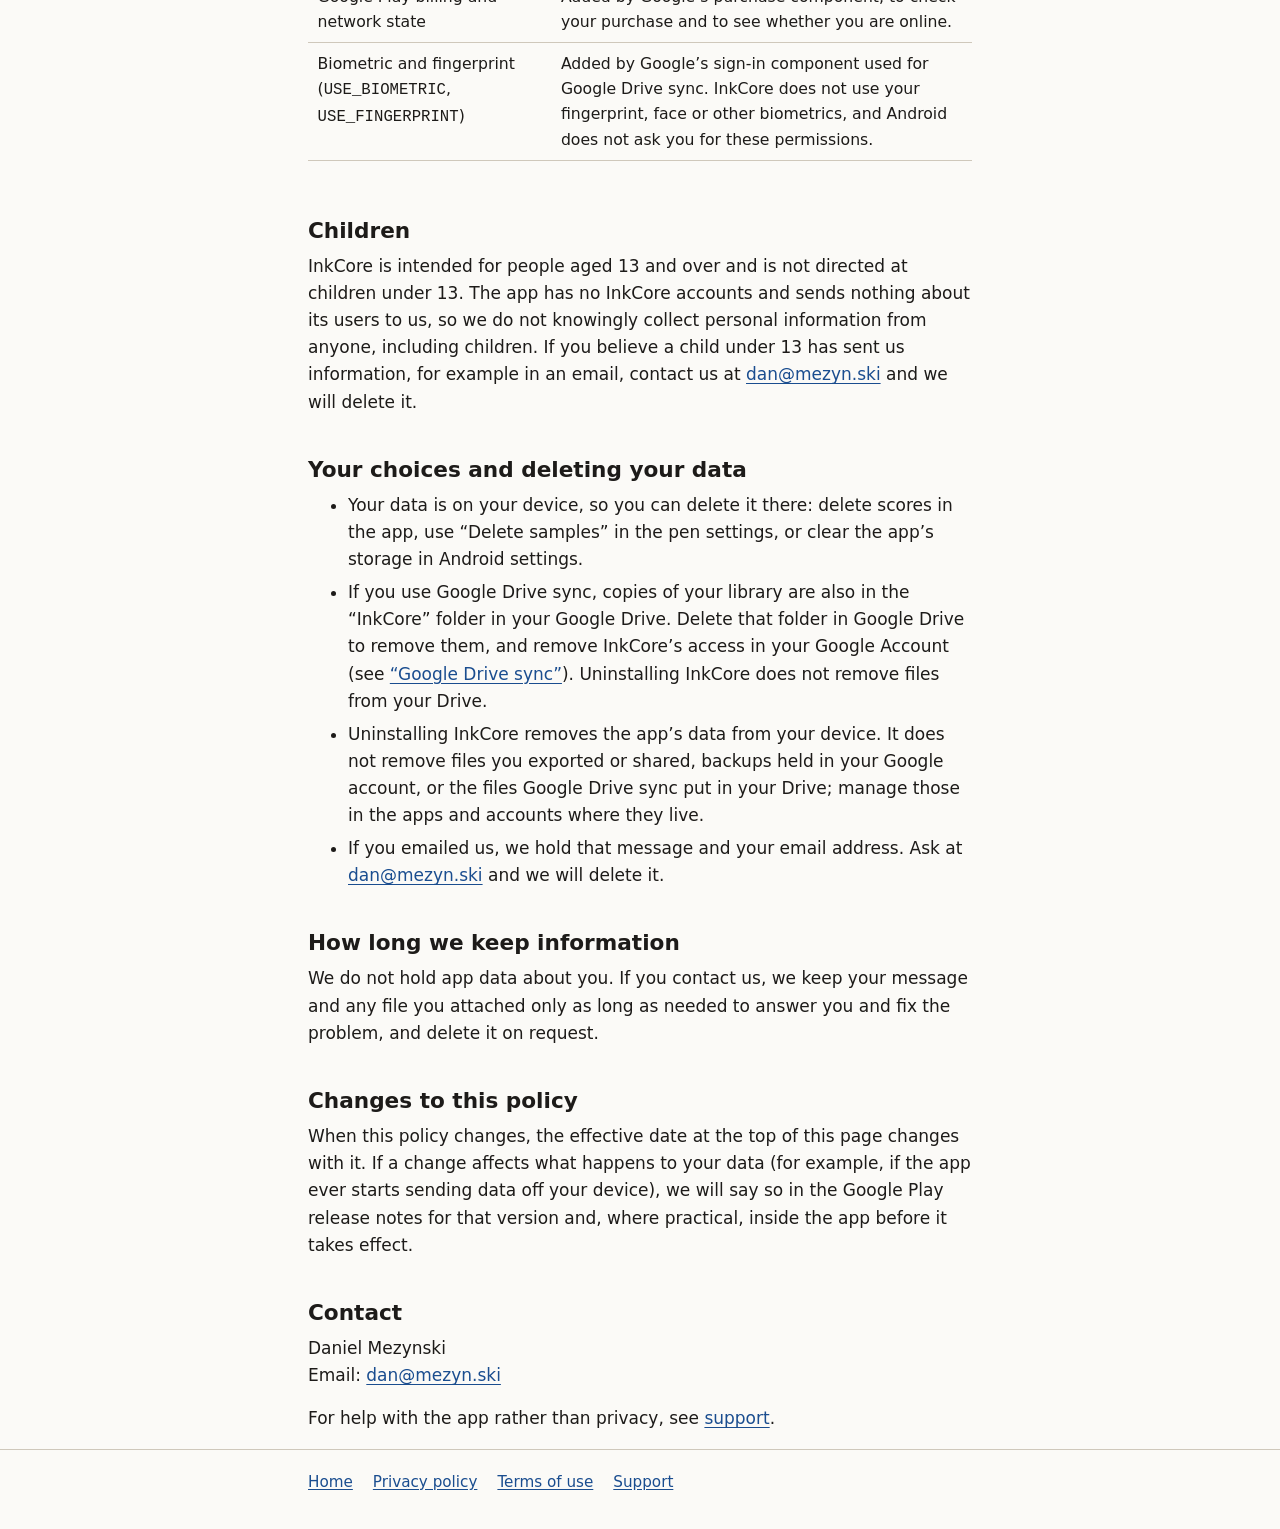
==== commit a8b5065d: "Site: update InkCore privacy policy for build 6 (Wi-Fi pairing, Google Drive sync) Applies docs/rele" ====
--- a/inkcore/privacy.html
+++ b/inkcore/privacy.html
@@ -15,7 +15,10 @@
 <!--
   Contact details (Daniel Mezynski, dan@mezyn.ski) were filled in on 2026-11-24; keep privacy.html and support.html in step.
   Written to match docs/release/data-safety-audit.md (2026-11-24). If the app changes (a server, analytics, sign-in, billing
-  changes), this page and the Play Data safety form must be re-checked. The purchases section describes the one-time unlock
+  changes), this page and the Play Data safety form must be re-checked.
+  2026-11-25: applied docs/release/privacy-site-changes.md Part A (Wi-Fi pairing code, accept prompt, join code, backup rules,
+  new handwriting label) and Part B (Google Drive sync, build 6). Control names quoted here ("Sync now", "Save handwriting
+  samples on this device", the sync settings) were written before the final screens; check them against build 6. The purchases section describes the one-time unlock
   that exists on the billing branch; publish it only together with that feature, or delete that section.
 -->
 <body>
@@ -37,15 +40,16 @@
 
   <main id="main" class="wrap">
     <h1>InkCore privacy policy</h1>
-    <p class="meta">Effective date: 2026-11-24. Applies to the InkCore app for Android (package <code>app.inkcore.notation</code>) and to this website.</p>
+    <p class="meta">Last updated and effective: 2026-11-25 (first published 2026-11-24). Applies to the InkCore app for Android (package <code>app.inkcore.notation</code>) and to this website.</p>
+    <p>Using InkCore is also covered by our <a href="terms.html">Terms of use</a>.</p>
 
     <div class="card">
       <h2 style="margin-top:0">In short</h2>
       <ul>
         <li>InkCore does not send your scores, recordings or handwriting to us or to any server we run.</li>
-        <li>There are no accounts, no ads and no analytics in the app.</li>
-        <li>Your scores and settings are stored on your device. They leave it only when you choose: by exporting, sharing, printing, or syncing to another device on your Wi-Fi.</li>
-        <li>Syncing over Wi-Fi is not encrypted and not password-protected. Use it only on networks you trust.</li>
+        <li>There are no InkCore accounts, no ads and no analytics in the app. If you turn on Google Drive sync, you sign in with your own Google account.</li>
+        <li>Your scores and settings are stored on your device. They leave it only when you choose: by exporting, sharing, printing, syncing to another device on your Wi-Fi, or syncing with your own Google Drive.</li>
+        <li>Syncing over Wi-Fi needs a code and your confirmation on the receiving device, but it is not encrypted. Use it only on networks you trust.</li>
         <li>Google handles purchases and Android may back up app data to your Google account. Details below.</li>
       </ul>
     </div>
@@ -54,13 +58,13 @@
     <p>InkCore is published by Daniel Mezynski (&ldquo;we&rdquo;). You can reach us at <a href="mailto:dan@mezyn.ski">dan@mezyn.ski</a> for any privacy question or request.</p>
 
     <h2 id="stays">What stays on your device</h2>
-    <p>Everything you create or open in InkCore is kept in the app&rsquo;s private storage on your device: scores, drafts, setlists, collections, saved versions, the &ldquo;Recently deleted&rdquo; folder, PDF charts you added, your settings, and a small practice history. The app does not upload any of it. It connects to no server of ours, because we do not run one for the app.</p>
-    <p>Android requires an &ldquo;internet&rdquo; permission for an app to use any network connection at all, including the Wi-Fi sync described below. InkCore declares that permission for that reason. The app code itself makes no connection to the internet; the only internet-facing component is Google&rsquo;s purchase software described under &ldquo;Purchases&rdquo;.</p>
+    <p>Everything you create or open in InkCore is kept in the app&rsquo;s private storage on your device: scores, drafts, setlists, collections, saved versions, the &ldquo;Recently deleted&rdquo; folder, PDF charts you added, your settings, and a small practice history. The app does not upload any of it unless you turn on Google Drive sync (below). It connects to no server of ours, because we do not run one for the app.</p>
+    <p>Android requires an &ldquo;internet&rdquo; permission for an app to use any network connection at all, including the Wi-Fi sync described below. InkCore declares that permission for that reason. The app connects to the internet only for Google Play purchases (see &ldquo;Purchases&rdquo;) and, if you turn it on, Google Drive sync (see &ldquo;Google Drive sync&rdquo;). Both connect only to Google.</p>
 
     <h2 id="samples">Handwriting samples</h2>
-    <p>InkCore has two optional tools that save your pen strokes to improve handwriting recognition. Both are local only.</p>
+    <p>InkCore has two optional tools that save your pen strokes on your device. Both are local only.</p>
     <ul>
-      <li><strong>&ldquo;Help improve handwriting recognition&rdquo;</strong> in the pen settings. It is off by default and the app asks you to confirm before it is turned on. While on, the notes and rests you write in Pen mode are saved to a file on your device: the raw pen strokes (position, pressure, tilt and timing), what the recognizer decided they were, and, when you correct a reading, what you chose instead. Each record also notes the operating system (&ldquo;android&rdquo;) and the time.</li>
+      <li><strong>&ldquo;Save handwriting samples on this device&rdquo;</strong> in the pen settings (the switch reads &ldquo;Stop saving handwriting samples&rdquo; while it is on). It is off by default and the app asks you to confirm before it is turned on. While on, the notes and rests you write in Pen mode are saved to a file on your device: the raw pen strokes (position, pressure, tilt and timing), what the recognizer decided they were, and, when you correct a reading, what you chose instead. Each record also notes the operating system (&ldquo;android&rdquo;) and the time.</li>
       <li><strong>&ldquo;Record ink samples&rdquo;</strong>, a screen where you write prompted symbols. It asks for your name or initials, which is stored with the samples and used in the exported file name.</li>
     </ul>
     <p>Nothing is uploaded. The samples leave your device only if you open the pen settings (or the record screen), choose export, and then pick where the file goes (the Android share sheet or &ldquo;Save as a file&rdquo;). If you send an exported file to us, for example by email, we receive that file and your email address. Turning the switch off stops new samples but does not delete the file; use &ldquo;Delete samples&rdquo; in the pen settings to remove it.</p>
@@ -71,10 +75,19 @@
     <h2 id="wifi">Syncing over your Wi-Fi</h2>
     <p>InkCore has two features that connect your tablet to other devices on the same local network. They send data directly between devices, not through us. Neither is active unless you switch it on.</p>
     <ul>
-      <li><strong>Library sync</strong> (the &ldquo;Sync library&rdquo; screen, with &ldquo;Make this device discoverable&rdquo;). While discoverable, the device announces itself to the local network about every second and a half with its device name (&ldquo;InkCore device&rdquo; unless you rename it), a random identifier generated by the app, and a network port. When two devices sync, they exchange the list of their library files (names, sizes, dates and checksums) and then the files each is missing: your scores (<code>.mpz</code>), collections, setlists and setlist entries. PDF charts, saved versions, handwriting samples and logs are not part of sync.</li>
-      <li><strong>Reader sharing</strong> (sharing a score to readers from the score editor). While sharing, the device announces its name and the title of the chart. Readers who connect receive the whole current chart and the live playback position.</li>
+      <li><strong>Library sync</strong> (the &ldquo;Sync library&rdquo; screen, with &ldquo;Make this device discoverable&rdquo;). While discoverable, the device announces itself to the local network about every second and a half with its device name (&ldquo;InkCore device&rdquo; unless you rename it), a network port and a note that a code is needed. It does not announce any identifier. To sync, the other device must type a six-digit pairing code shown on the discoverable device, and you must tap Accept there, before anything is exchanged. Too many wrong codes lock the other device out for a few minutes, and the app makes a new code each time you switch discoverable on. When two devices sync, they exchange the list of their library files (names, sizes, dates and checksums) and then the files each is missing: your scores (<code>.mpz</code>), collections, setlists and setlist entries. PDF charts, saved versions, handwriting samples and logs are not part of sync.</li>
+      <li><strong>Reader sharing</strong> (sharing a score to readers from the score editor). While sharing, the device announces its name and that a join code is needed. It does not announce the chart title. A reader must type the six-digit join code shown on the sharing device; only then does it receive the whole current chart and the live playback position.</li>
     </ul>
-    <p><strong>These connections are not encrypted and are not protected by a password or confirmation.</strong> Any device on the same network that is running InkCore and can reach the port while you are discoverable or sharing could connect, and in library sync could receive or send library files. The device you are syncing with is chosen by you, but the app cannot verify who is on the other end. Turn these features on only on a network you trust (for example your own home network or a hotspot you control), and turn them off when you are done.</p>
+    <p><strong>These connections are protected by a code, and library sync also needs your confirmation on the receiving device, but they are not encrypted.</strong> The code and the files travel over the network in the clear, so someone who can already watch traffic on your Wi-Fi network could read them. A device that does not know the code cannot connect, and repeated wrong codes lock it out for a few minutes. Turn these features on only on a network you trust (for example your own home network or a hotspot you control), and turn them off when you are done. Versions of InkCore from before this protection cannot sync with newer versions; update both devices.</p>
+
+    <h2 id="drive">Google Drive sync</h2>
+    <p>Google Drive sync keeps your InkCore library in step across your devices by storing it in your own Google Drive. It is available in the Android app, is off until you turn it on, and you can turn it off or disconnect at any time.</p>
+    <p><em>What InkCore can access.</em> When you connect, Google asks you to let InkCore use one permission: access to the Google Drive files that InkCore itself creates (Google&rsquo;s &ldquo;drive.file&rdquo; permission). InkCore cannot see, open or change any other file in your Drive. InkCore also receives your Google account&rsquo;s email address and an account identifier, which it stores on your device only, to show which account is connected and to reconnect without asking again.</p>
+    <p><em>What it does with it.</em> InkCore creates a folder called &ldquo;InkCore&rdquo; in your My Drive, with a &ldquo;PDF charts&rdquo; folder inside it, and keeps copies of your scores, collections, setlists and imported PDF charts there. It reads those files back to bring changes from your other devices onto this one. Saved versions of scores, handwriting samples and your settings are not synced. You choose when it runs: never (Off), only when you tap &ldquo;Sync now&rdquo;, or automatically while the app is open (when you open or return to it, and about a minute after you change something). It never runs in the background.</p>
+    <p><em>Where your data goes.</em> Directly between your device and Google Drive, over an encrypted connection. InkCore has no server: we never receive your files, your Google account details or your sign-in. The files in your Drive are held by Google under your Google account and Google&rsquo;s own terms and privacy policy, and count towards your Drive storage. You can see, download or delete them in Google Drive like any other files.</p>
+    <p><em>Deleting.</em> When you delete a score in InkCore, its copy in your Drive is moved to Google Drive&rsquo;s trash, and your other connected devices move their copy to InkCore&rsquo;s &ldquo;Recently deleted&rdquo;. If the same score was changed on two devices, InkCore keeps both versions. Disconnecting does not delete anything in your Drive or on your device. To remove the synced files, delete the &ldquo;InkCore&rdquo; folder in Google Drive.</p>
+    <p><em>Disconnecting and removing access.</em> In InkCore, disconnect Google Drive in the sync settings: the app signs out of your Google account on this device, forgets the account, and, where possible, also withdraws InkCore&rsquo;s access at Google. You can always withdraw access yourself in your Google Account: open the page that lists apps linked to your account (myaccount.google.com/linkedapps), choose InkCore and remove its access. After that InkCore cannot reach your Drive until you connect again.</p>
+    <p><em>Google&rsquo;s rules.</em> InkCore&rsquo;s use of information received from Google APIs will adhere to the <a href="https://developers.google.com/terms/api-services-user-data-policy">Google API Services User Data Policy</a>, including the <a href="https://developers.google.com/terms/api-services-user-data-policy#additional_requirements_for_specific_api_scopes">Limited Use requirements</a>. InkCore uses Google Drive data only to provide the sync you see in the app; it does not use it for advertising, does not sell or transfer it, and does not use it to train AI models, and no person at InkCore reads it.</p>
 
     <h2 id="files">Files you open, export, share and print</h2>
     <p>You can import scores and other files (MusicXML, MIDI, PDF, photos, InkCore files) using Android&rsquo;s file picker, by sharing a file to InkCore, or by choosing &ldquo;Open with InkCore&rdquo;. You can export scores, parts, PDFs and library backups using &ldquo;Save as&rdquo;, the Android share sheet, or Android&rsquo;s print dialog. When you export, share or print, InkCore hands the file to the app, folder or print service you pick. From that point the file is handled by that app or service under its own privacy policy, not ours. We do not see what you choose.</p>
@@ -87,11 +100,11 @@
     <p>The component Google provides to the app for this (the Google Play Billing Library) communicates with Google Play and may also send technical information about how purchases are working, and about your device, to Google. That information goes to Google, not to us, and is covered by Google&rsquo;s privacy policy. We do not control it and we do not receive it. It needs the Android permissions to check that you are online and to use Google Play billing.</p>
 
     <h2 id="backup">Android backup</h2>
-    <p>Android has its own backup feature. If it is turned on in your device settings, Android may copy the app&rsquo;s private data, which can include your scores, handwriting samples, saved recordings, settings and logs, to the private backup area of your Google account. Google describes this backup as end-to-end encrypted on devices running Android 9 or later when a screen lock is set. This is done by Android and Google, not by the InkCore app, and we cannot see the backup. You control it in your device&rsquo;s backup settings.</p>
+    <p>Android has its own backup feature. If it is turned on in your device settings, Android may copy the app&rsquo;s private data, which can include your scores, setlists, handwriting samples, saved recordings, settings and the marker that records your purchase, to the private backup area of your Google account. InkCore asks Android to leave out its instrument sound files (they come with the app) and its diagnostic and crash logs. Google describes this backup as end-to-end encrypted on devices running Android 9 or later when a screen lock is set. This is done by Android and Google, not by the InkCore app, and we cannot see the backup. You control it in your device&rsquo;s backup settings.</p>
 
     <h2 id="notdo">What InkCore does not do</h2>
     <ul>
-      <li>It has no accounts and no sign-in, and it does not ask for your name, email address, phone number or contacts.</li>
+      <li>It has no InkCore accounts. The only sign-in is the optional Google sign-in for Google Drive sync, and that goes to Google, not to us. It does not ask for your name, phone number or contacts.</li>
       <li>It shows no ads and contains no advertising software.</li>
       <li>It contains no analytics, tracking or crash-reporting software of ours.</li>
       <li>It does not use your location, camera or contacts, and it does not request storage permissions. It reads and writes only the files you choose.</li>
@@ -105,20 +118,22 @@
           <tr><th scope="col">Permission</th><th scope="col">Why</th></tr>
         </thead>
         <tbody>
-          <tr><td>Internet (network access)</td><td>Needed by Android for the Wi-Fi sync features and for Google Play purchases. InkCore does not contact a server of ours.</td></tr>
+          <tr><td>Internet (network access)</td><td>Needed by Android for the Wi-Fi sync features, Google Drive sync and Google Play purchases. InkCore does not contact a server of ours.</td></tr>
           <tr><td>Microphone</td><td>Only for &ldquo;Record or sing a melody&rdquo;. Asked when you start a recording.</td></tr>
           <tr><td>Google Play billing and network state</td><td>Added by Google&rsquo;s purchase component, to check your purchase and to see whether you are online.</td></tr>
+          <tr><td>Biometric and fingerprint (<code>USE_BIOMETRIC</code>, <code>USE_FINGERPRINT</code>)</td><td>Added by Google&rsquo;s sign-in component used for Google Drive sync. InkCore does not use your fingerprint, face or other biometrics, and Android does not ask you for these permissions.</td></tr>
         </tbody>
       </table>
     </div>
 
     <h2 id="children">Children</h2>
-    <p>InkCore is intended for people aged 13 and over and is not directed at children under 13. The app has no accounts and sends nothing about its users to us, so we do not knowingly collect personal information from anyone, including children. If you believe a child under 13 has sent us information, for example in an email, contact us at <a href="mailto:dan@mezyn.ski">dan@mezyn.ski</a> and we will delete it.</p>
+    <p>InkCore is intended for people aged 13 and over and is not directed at children under 13. The app has no InkCore accounts and sends nothing about its users to us, so we do not knowingly collect personal information from anyone, including children. If you believe a child under 13 has sent us information, for example in an email, contact us at <a href="mailto:dan@mezyn.ski">dan@mezyn.ski</a> and we will delete it.</p>
 
     <h2 id="choices">Your choices and deleting your data</h2>
     <ul>
       <li>Your data is on your device, so you can delete it there: delete scores in the app, use &ldquo;Delete samples&rdquo; in the pen settings, or clear the app&rsquo;s storage in Android settings.</li>
-      <li>Uninstalling InkCore removes the app&rsquo;s data from your device. It does not remove files you exported or shared, or backups held in your Google account; manage those in the apps and accounts where they live.</li>
+      <li>If you use Google Drive sync, copies of your library are also in the &ldquo;InkCore&rdquo; folder in your Google Drive. Delete that folder in Google Drive to remove them, and remove InkCore&rsquo;s access in your Google Account (see <a href="#drive">&ldquo;Google Drive sync&rdquo;</a>). Uninstalling InkCore does not remove files from your Drive.</li>
+      <li>Uninstalling InkCore removes the app&rsquo;s data from your device. It does not remove files you exported or shared, backups held in your Google account, or the files Google Drive sync put in your Drive; manage those in the apps and accounts where they live.</li>
       <li>If you emailed us, we hold that message and your email address. Ask at <a href="mailto:dan@mezyn.ski">dan@mezyn.ski</a> and we will delete it.</li>
     </ul>
 
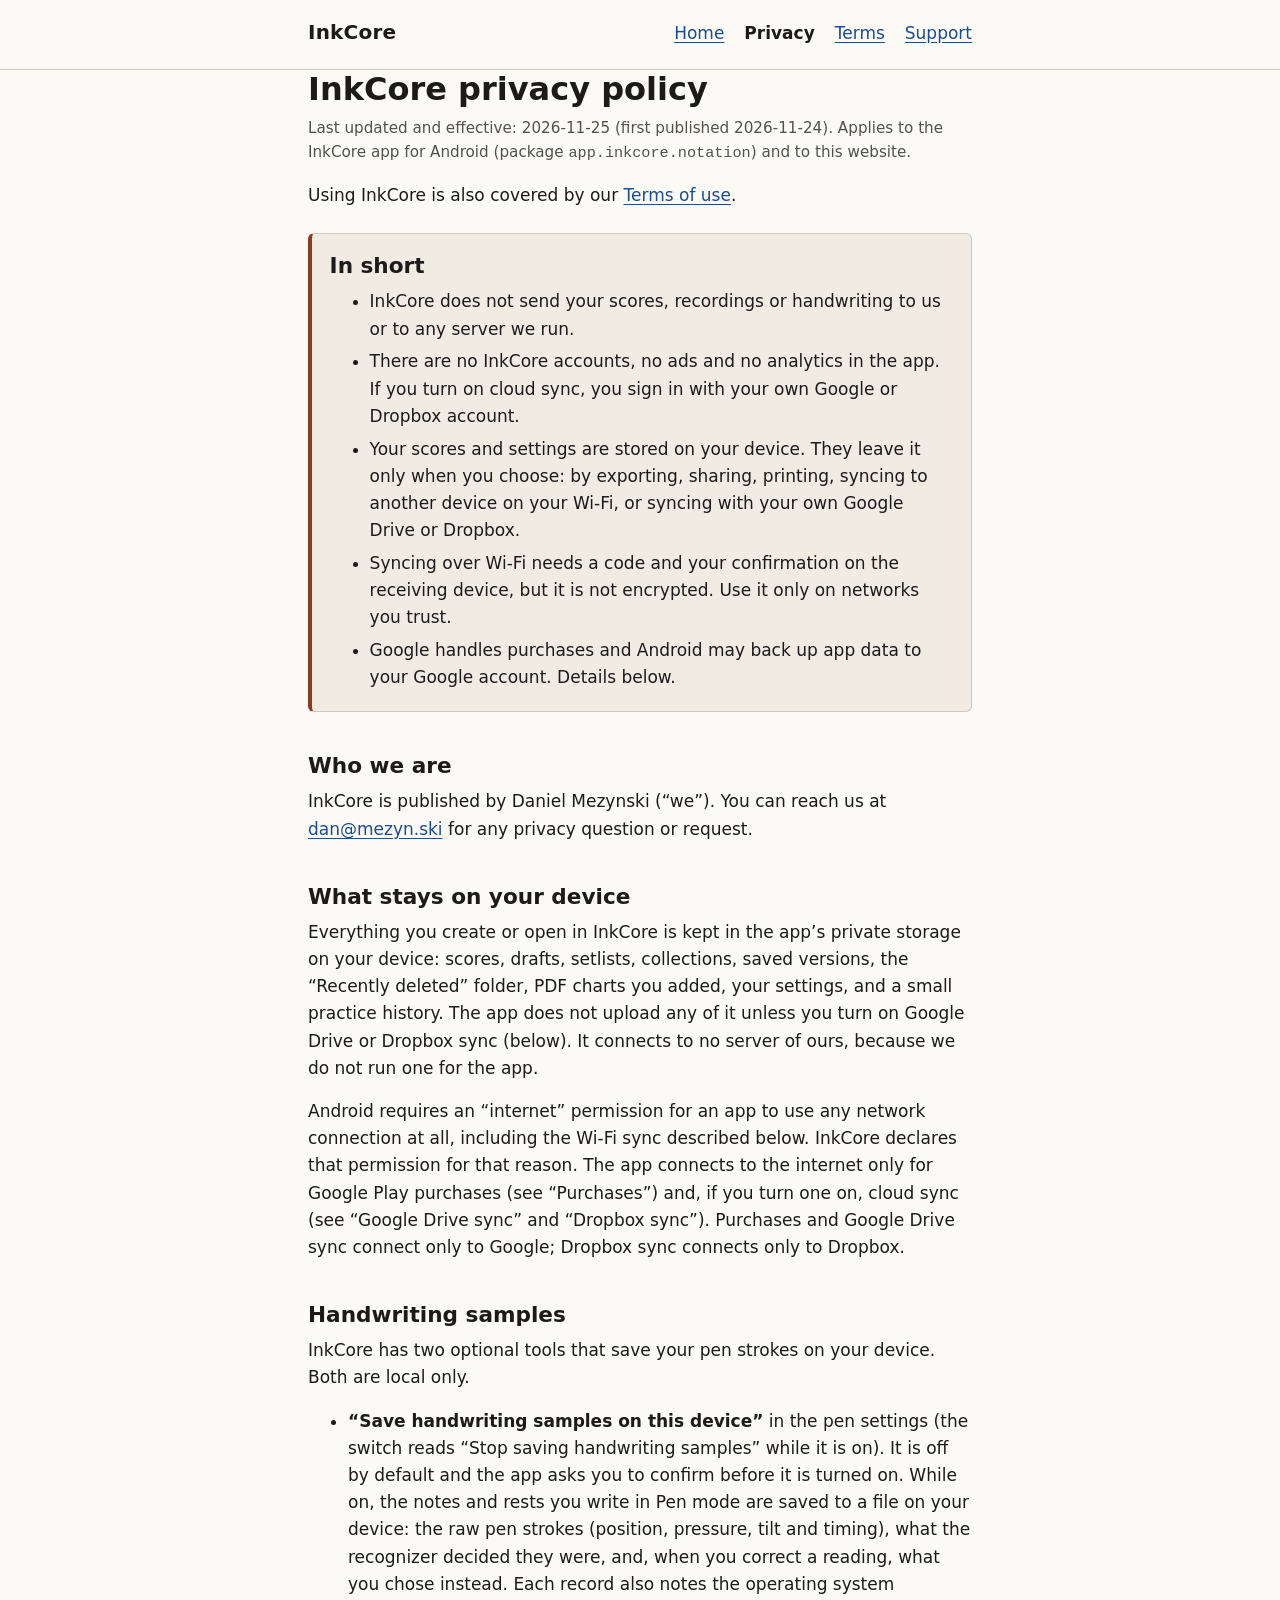
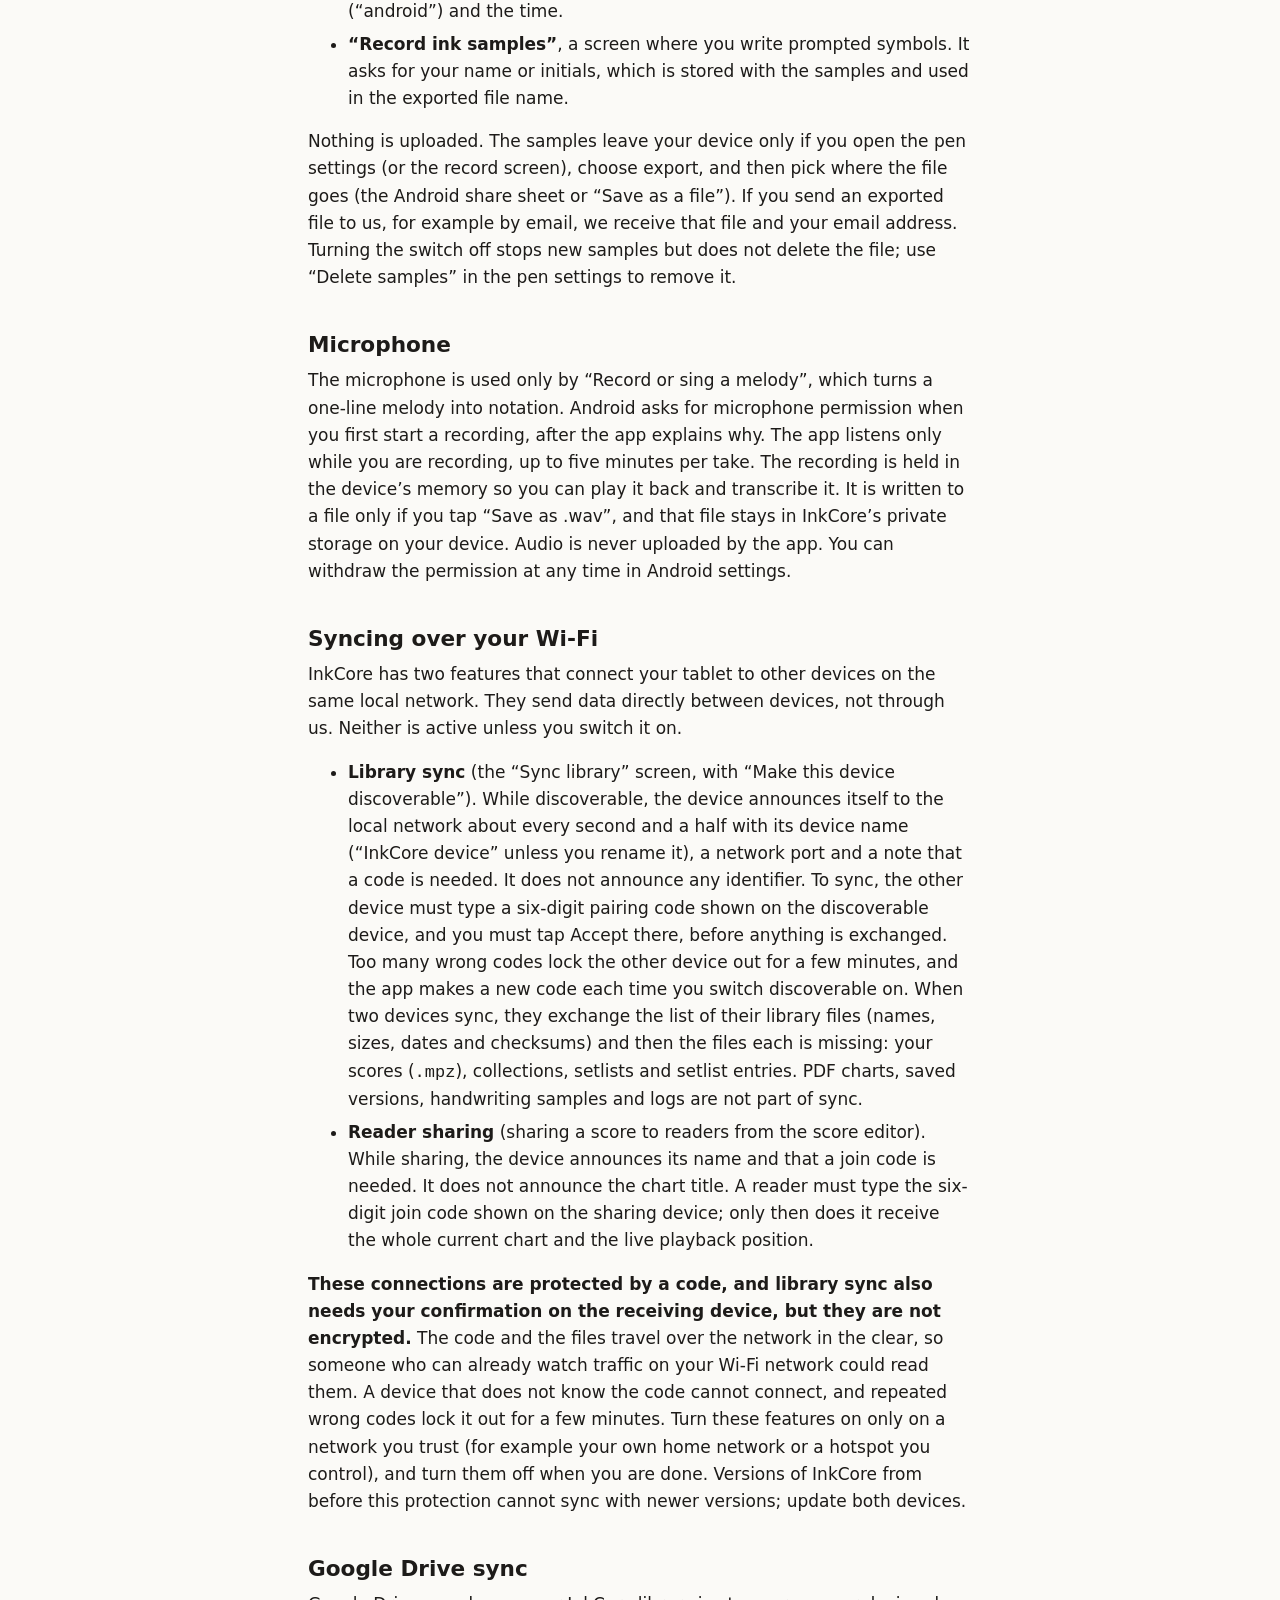
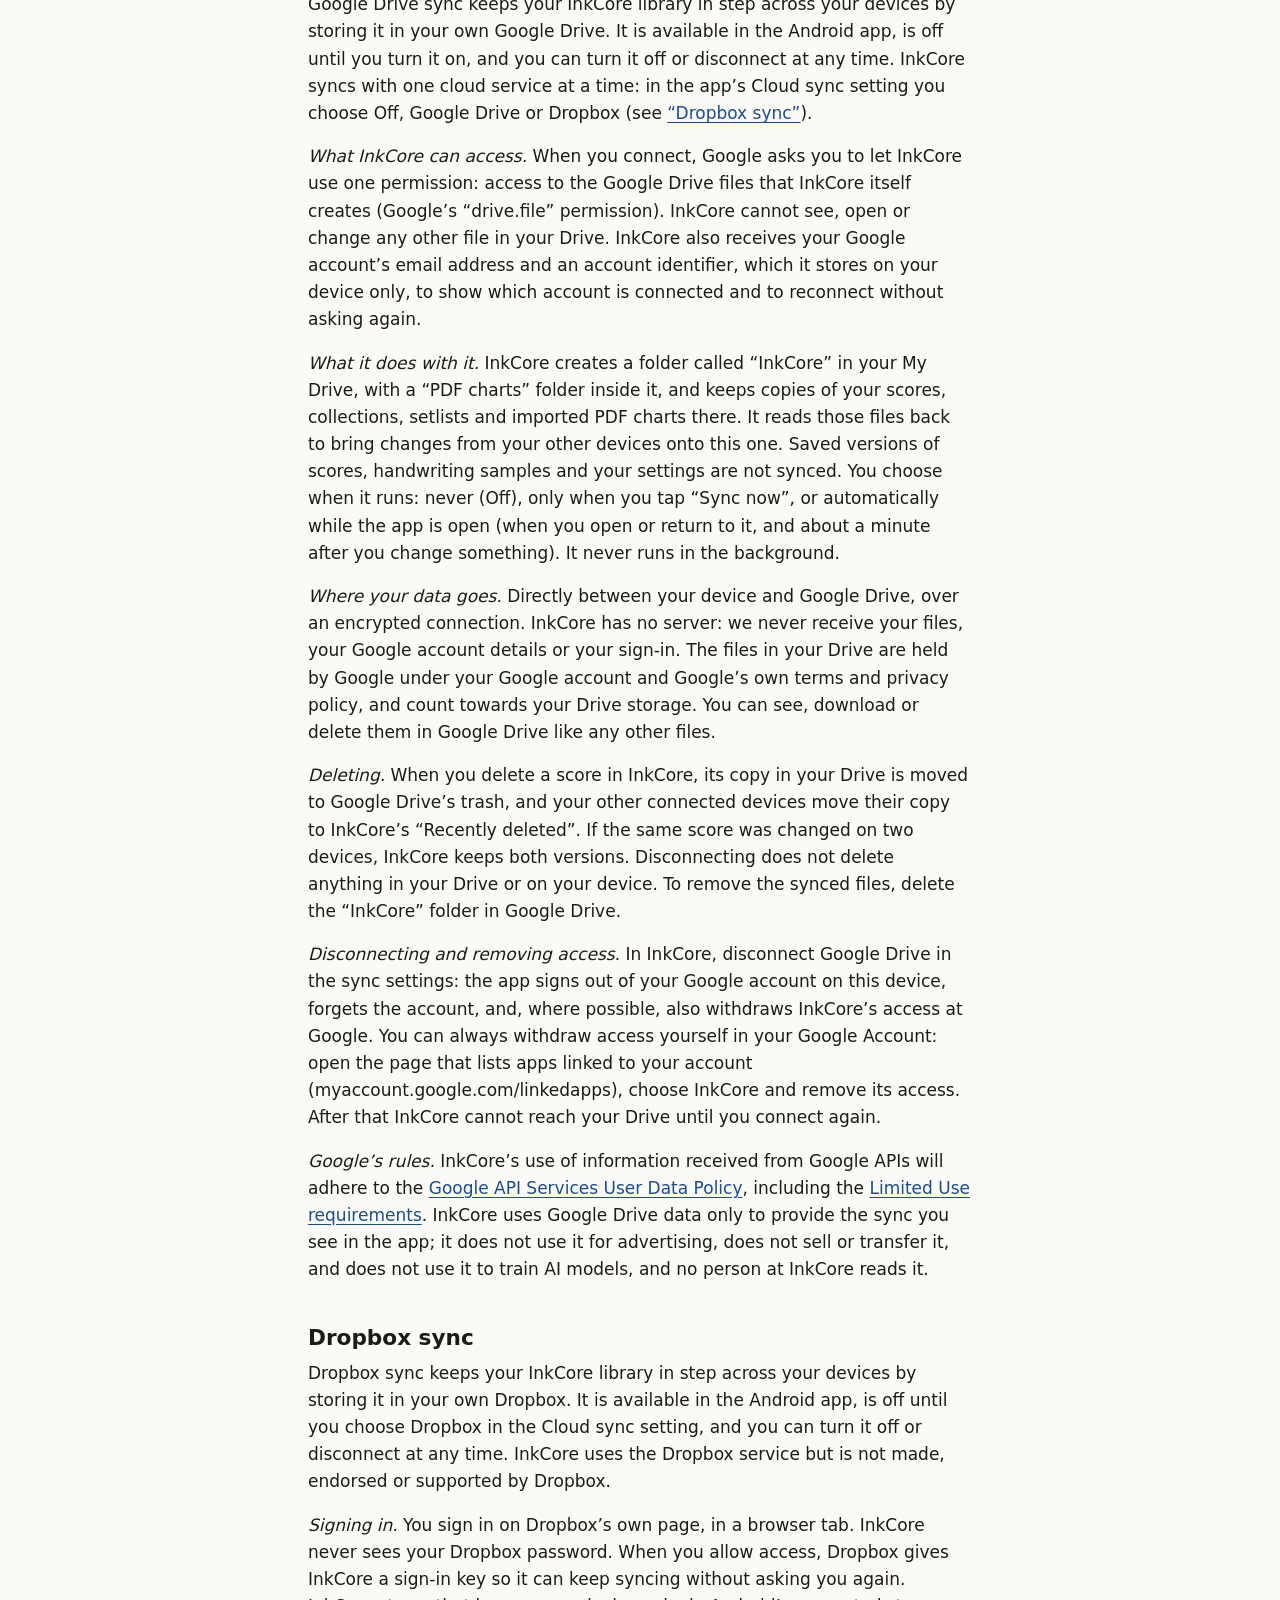
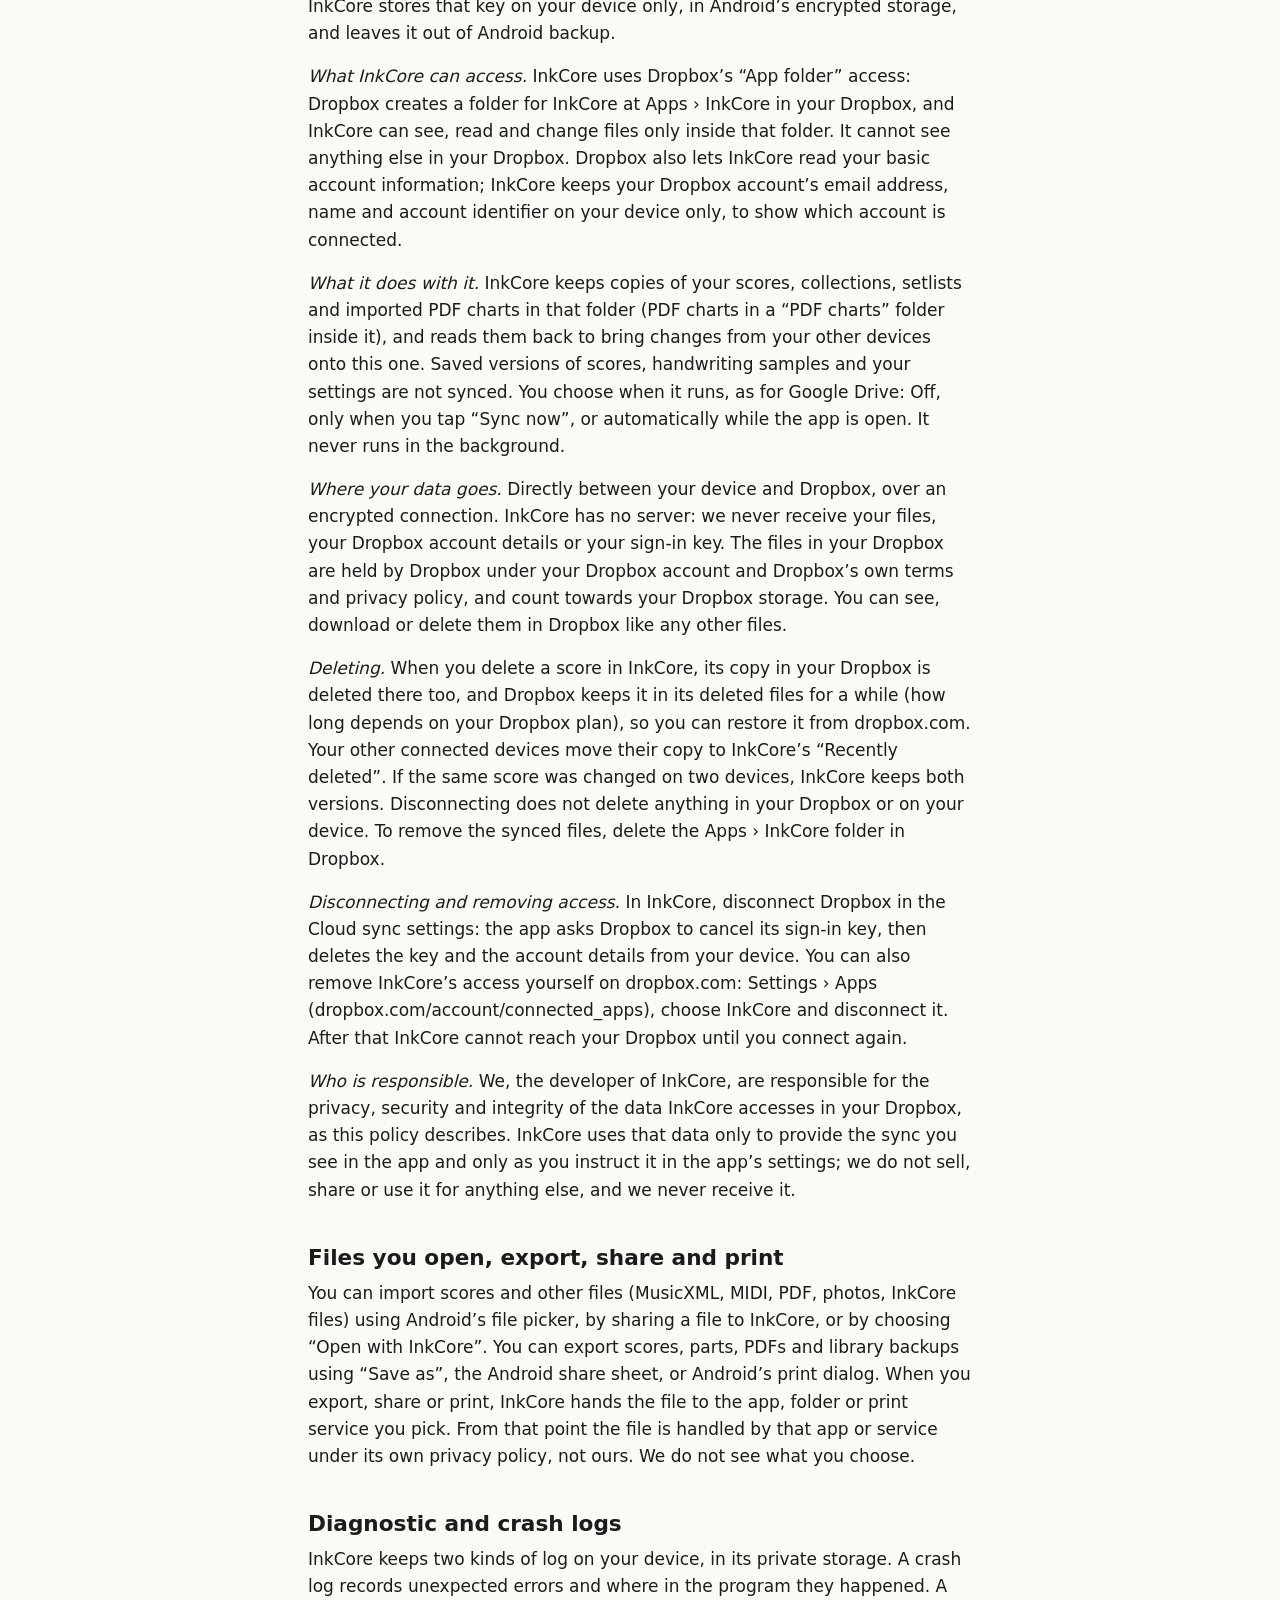
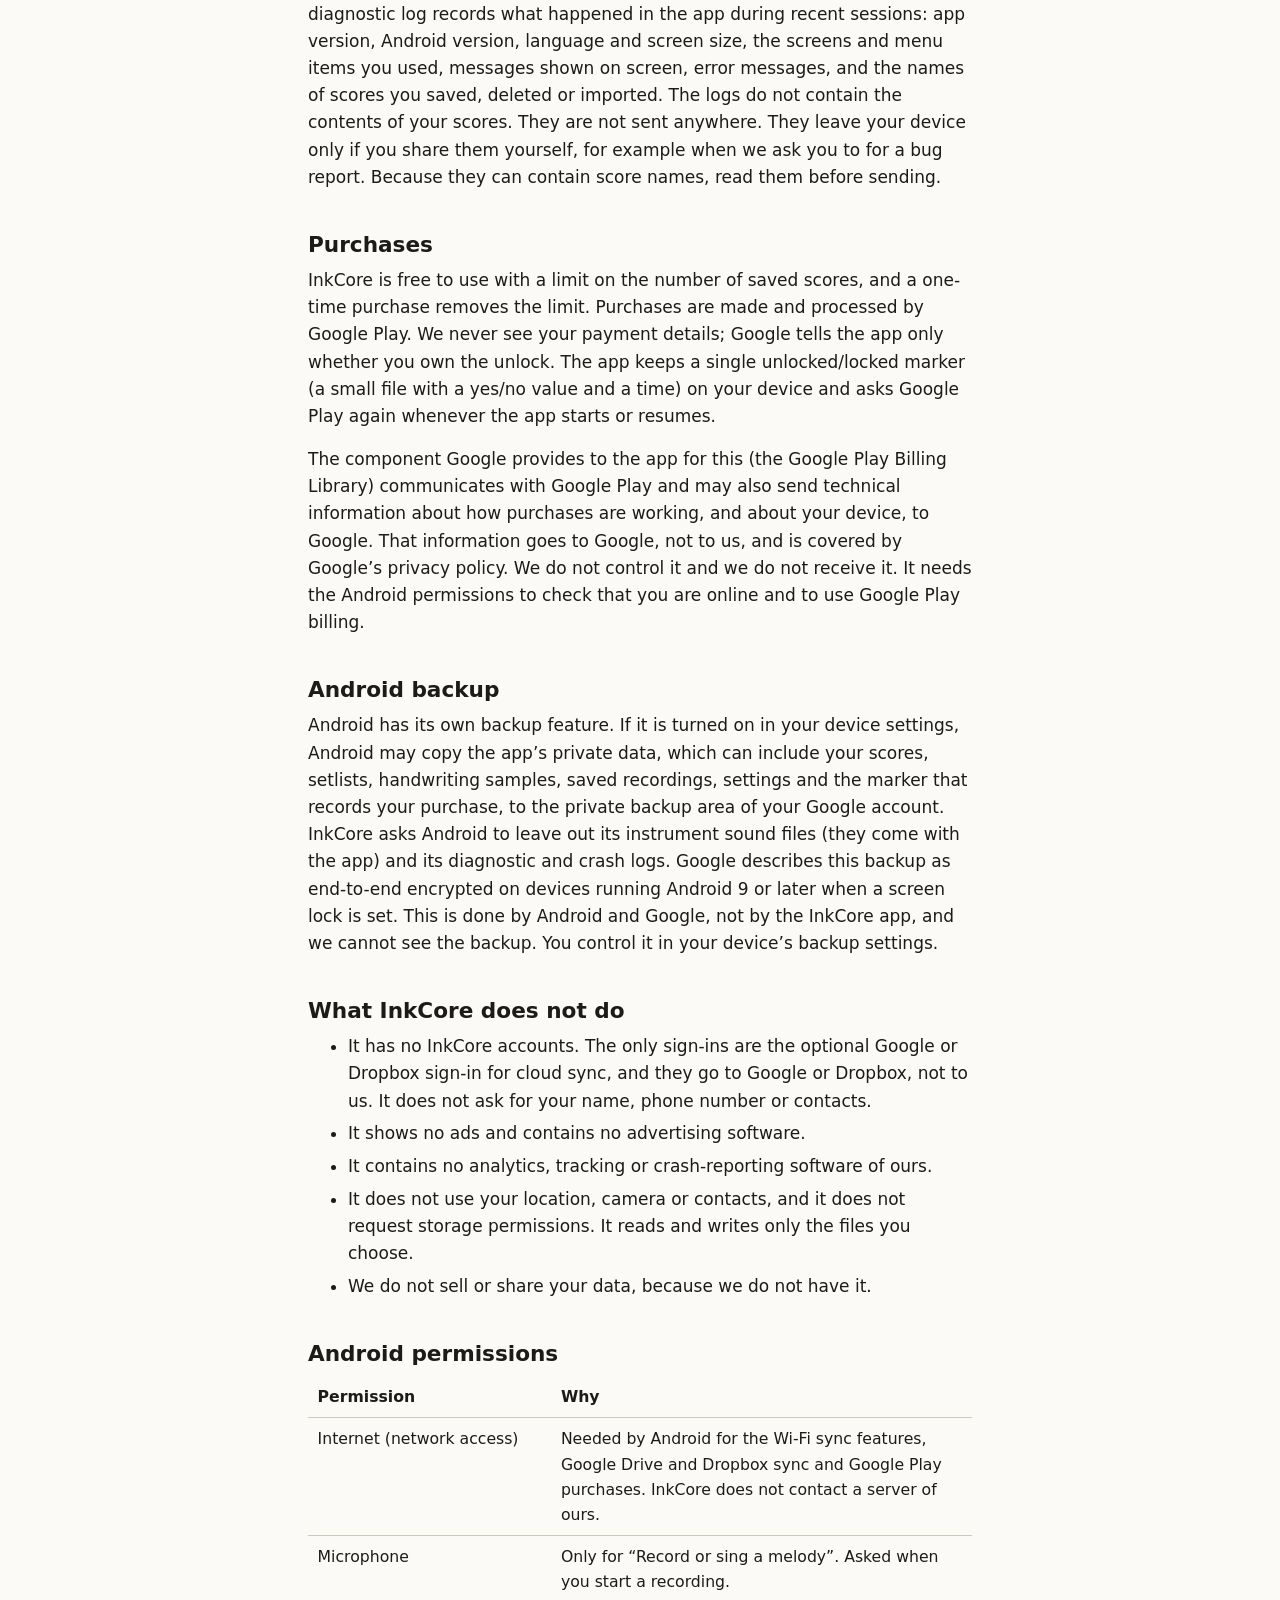
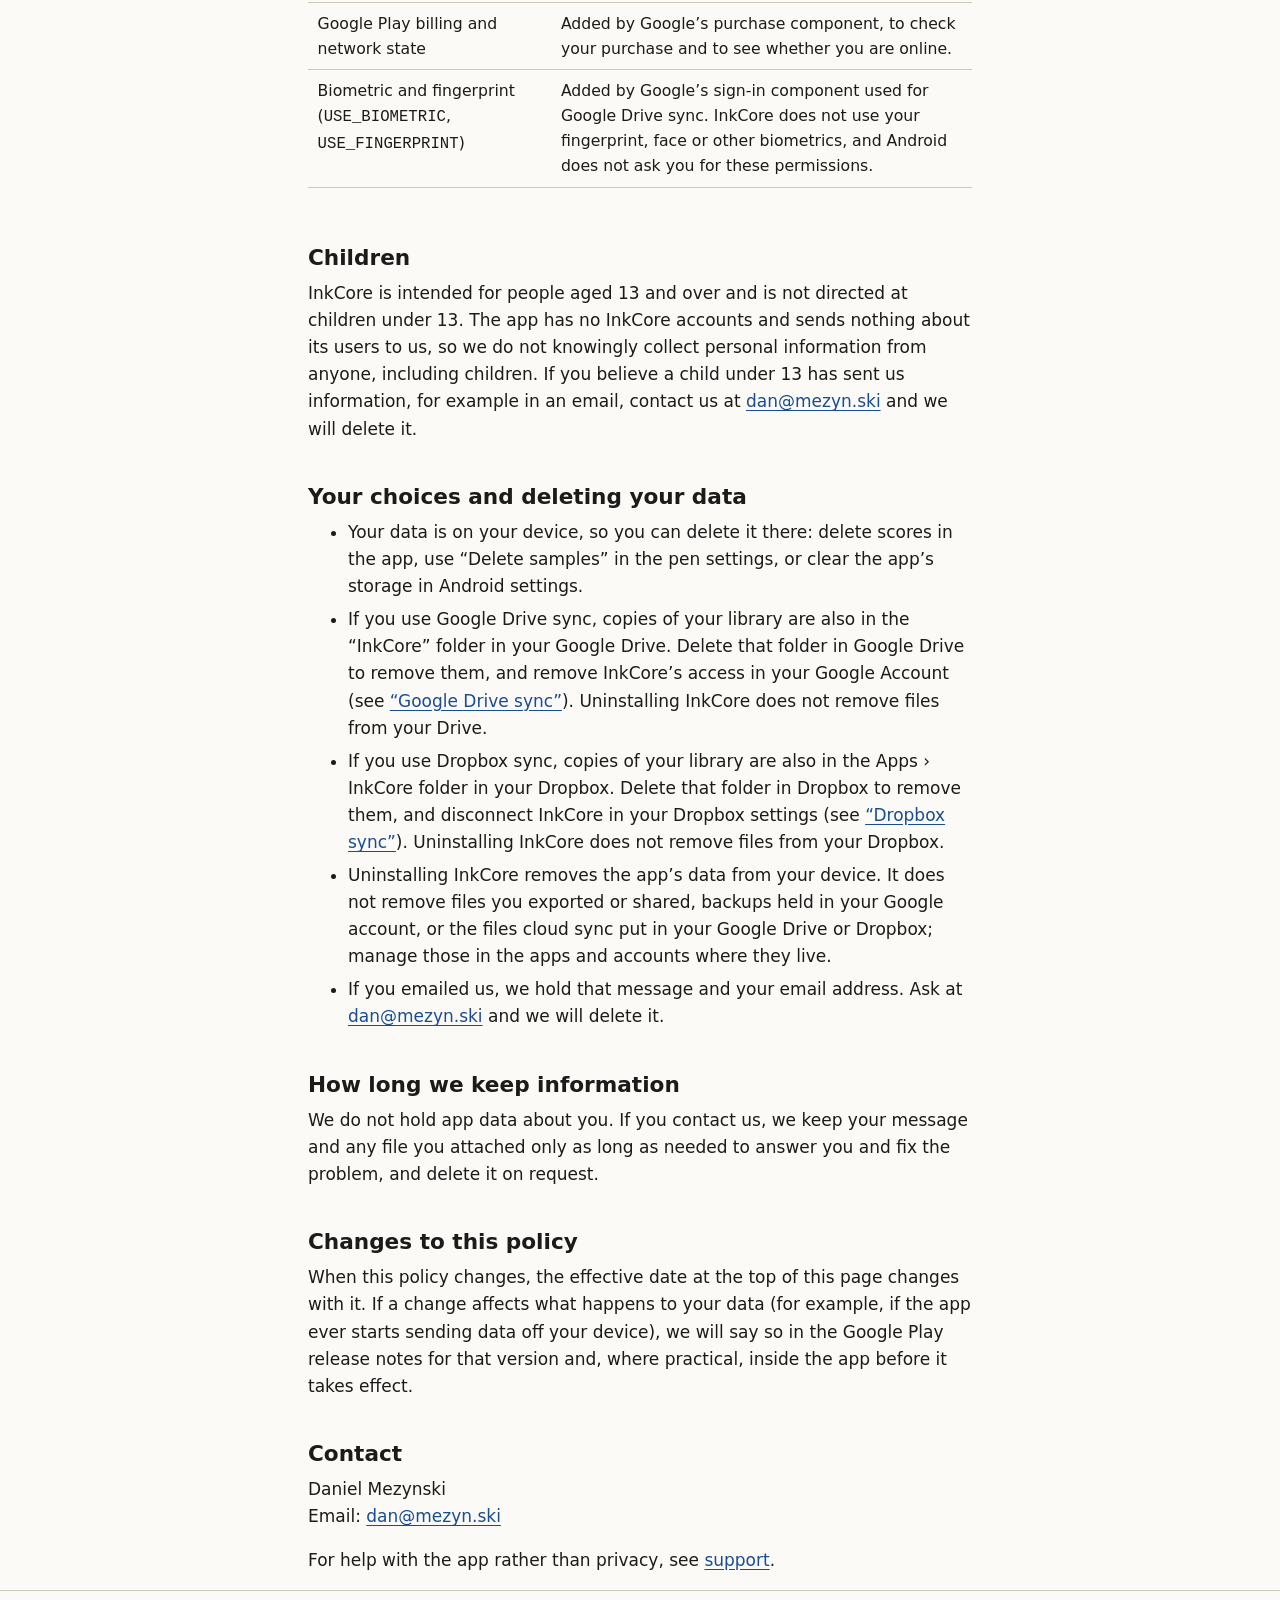
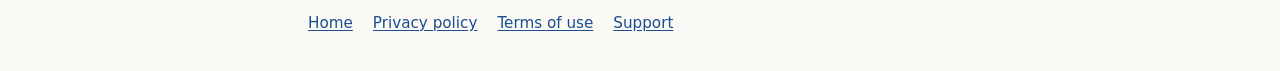
==== commit fe4dc1e6: "Site: InkCore privacy policy and terms name Dropbox sync (Dropbox section, cloud sync wording) Co-Au" ====
--- a/inkcore/privacy.html
+++ b/inkcore/privacy.html
@@ -17,7 +17,8 @@
   Written to match docs/release/data-safety-audit.md (2026-11-24). If the app changes (a server, analytics, sign-in, billing
   changes), this page and the Play Data safety form must be re-checked.
   2026-11-25: applied docs/release/privacy-site-changes.md Part A (Wi-Fi pairing code, accept prompt, join code, backup rules,
-  new handwriting label) and Part B (Google Drive sync, build 6). Control names quoted here ("Sync now", "Save handwriting
+  new handwriting label) and Part B (Google Drive sync, build 6). Part D (Dropbox sync) applied on branch site/inkcore-dropbox;
+  "Apps › InkCore" assumes the Dropbox App Console's app folder name is InkCore (docs/release/dropbox-setup.md). Control names quoted here ("Sync now", "Save handwriting
   samples on this device", the sync settings) were written before the final screens; check them against build 6. The purchases section describes the one-time unlock
   that exists on the billing branch; publish it only together with that feature, or delete that section.
 -->
@@ -47,8 +48,8 @@
       <h2 style="margin-top:0">In short</h2>
       <ul>
         <li>InkCore does not send your scores, recordings or handwriting to us or to any server we run.</li>
-        <li>There are no InkCore accounts, no ads and no analytics in the app. If you turn on Google Drive sync, you sign in with your own Google account.</li>
-        <li>Your scores and settings are stored on your device. They leave it only when you choose: by exporting, sharing, printing, syncing to another device on your Wi-Fi, or syncing with your own Google Drive.</li>
+        <li>There are no InkCore accounts, no ads and no analytics in the app. If you turn on cloud sync, you sign in with your own Google or Dropbox account.</li>
+        <li>Your scores and settings are stored on your device. They leave it only when you choose: by exporting, sharing, printing, syncing to another device on your Wi-Fi, or syncing with your own Google Drive or Dropbox.</li>
         <li>Syncing over Wi-Fi needs a code and your confirmation on the receiving device, but it is not encrypted. Use it only on networks you trust.</li>
         <li>Google handles purchases and Android may back up app data to your Google account. Details below.</li>
       </ul>
@@ -58,8 +59,8 @@
     <p>InkCore is published by Daniel Mezynski (&ldquo;we&rdquo;). You can reach us at <a href="mailto:dan@mezyn.ski">dan@mezyn.ski</a> for any privacy question or request.</p>
 
     <h2 id="stays">What stays on your device</h2>
-    <p>Everything you create or open in InkCore is kept in the app&rsquo;s private storage on your device: scores, drafts, setlists, collections, saved versions, the &ldquo;Recently deleted&rdquo; folder, PDF charts you added, your settings, and a small practice history. The app does not upload any of it unless you turn on Google Drive sync (below). It connects to no server of ours, because we do not run one for the app.</p>
-    <p>Android requires an &ldquo;internet&rdquo; permission for an app to use any network connection at all, including the Wi-Fi sync described below. InkCore declares that permission for that reason. The app connects to the internet only for Google Play purchases (see &ldquo;Purchases&rdquo;) and, if you turn it on, Google Drive sync (see &ldquo;Google Drive sync&rdquo;). Both connect only to Google.</p>
+    <p>Everything you create or open in InkCore is kept in the app&rsquo;s private storage on your device: scores, drafts, setlists, collections, saved versions, the &ldquo;Recently deleted&rdquo; folder, PDF charts you added, your settings, and a small practice history. The app does not upload any of it unless you turn on Google Drive or Dropbox sync (below). It connects to no server of ours, because we do not run one for the app.</p>
+    <p>Android requires an &ldquo;internet&rdquo; permission for an app to use any network connection at all, including the Wi-Fi sync described below. InkCore declares that permission for that reason. The app connects to the internet only for Google Play purchases (see &ldquo;Purchases&rdquo;) and, if you turn one on, cloud sync (see &ldquo;Google Drive sync&rdquo; and &ldquo;Dropbox sync&rdquo;). Purchases and Google Drive sync connect only to Google; Dropbox sync connects only to Dropbox.</p>
 
     <h2 id="samples">Handwriting samples</h2>
     <p>InkCore has two optional tools that save your pen strokes on your device. Both are local only.</p>
@@ -81,13 +82,23 @@
     <p><strong>These connections are protected by a code, and library sync also needs your confirmation on the receiving device, but they are not encrypted.</strong> The code and the files travel over the network in the clear, so someone who can already watch traffic on your Wi-Fi network could read them. A device that does not know the code cannot connect, and repeated wrong codes lock it out for a few minutes. Turn these features on only on a network you trust (for example your own home network or a hotspot you control), and turn them off when you are done. Versions of InkCore from before this protection cannot sync with newer versions; update both devices.</p>
 
     <h2 id="drive">Google Drive sync</h2>
-    <p>Google Drive sync keeps your InkCore library in step across your devices by storing it in your own Google Drive. It is available in the Android app, is off until you turn it on, and you can turn it off or disconnect at any time.</p>
+    <p>Google Drive sync keeps your InkCore library in step across your devices by storing it in your own Google Drive. It is available in the Android app, is off until you turn it on, and you can turn it off or disconnect at any time. InkCore syncs with one cloud service at a time: in the app&rsquo;s Cloud sync setting you choose Off, Google Drive or Dropbox (see <a href="#dropbox">&ldquo;Dropbox sync&rdquo;</a>).</p>
     <p><em>What InkCore can access.</em> When you connect, Google asks you to let InkCore use one permission: access to the Google Drive files that InkCore itself creates (Google&rsquo;s &ldquo;drive.file&rdquo; permission). InkCore cannot see, open or change any other file in your Drive. InkCore also receives your Google account&rsquo;s email address and an account identifier, which it stores on your device only, to show which account is connected and to reconnect without asking again.</p>
     <p><em>What it does with it.</em> InkCore creates a folder called &ldquo;InkCore&rdquo; in your My Drive, with a &ldquo;PDF charts&rdquo; folder inside it, and keeps copies of your scores, collections, setlists and imported PDF charts there. It reads those files back to bring changes from your other devices onto this one. Saved versions of scores, handwriting samples and your settings are not synced. You choose when it runs: never (Off), only when you tap &ldquo;Sync now&rdquo;, or automatically while the app is open (when you open or return to it, and about a minute after you change something). It never runs in the background.</p>
     <p><em>Where your data goes.</em> Directly between your device and Google Drive, over an encrypted connection. InkCore has no server: we never receive your files, your Google account details or your sign-in. The files in your Drive are held by Google under your Google account and Google&rsquo;s own terms and privacy policy, and count towards your Drive storage. You can see, download or delete them in Google Drive like any other files.</p>
     <p><em>Deleting.</em> When you delete a score in InkCore, its copy in your Drive is moved to Google Drive&rsquo;s trash, and your other connected devices move their copy to InkCore&rsquo;s &ldquo;Recently deleted&rdquo;. If the same score was changed on two devices, InkCore keeps both versions. Disconnecting does not delete anything in your Drive or on your device. To remove the synced files, delete the &ldquo;InkCore&rdquo; folder in Google Drive.</p>
     <p><em>Disconnecting and removing access.</em> In InkCore, disconnect Google Drive in the sync settings: the app signs out of your Google account on this device, forgets the account, and, where possible, also withdraws InkCore&rsquo;s access at Google. You can always withdraw access yourself in your Google Account: open the page that lists apps linked to your account (myaccount.google.com/linkedapps), choose InkCore and remove its access. After that InkCore cannot reach your Drive until you connect again.</p>
     <p><em>Google&rsquo;s rules.</em> InkCore&rsquo;s use of information received from Google APIs will adhere to the <a href="https://developers.google.com/terms/api-services-user-data-policy">Google API Services User Data Policy</a>, including the <a href="https://developers.google.com/terms/api-services-user-data-policy#additional_requirements_for_specific_api_scopes">Limited Use requirements</a>. InkCore uses Google Drive data only to provide the sync you see in the app; it does not use it for advertising, does not sell or transfer it, and does not use it to train AI models, and no person at InkCore reads it.</p>
+
+    <h2 id="dropbox">Dropbox sync</h2>
+    <p>Dropbox sync keeps your InkCore library in step across your devices by storing it in your own Dropbox. It is available in the Android app, is off until you choose Dropbox in the Cloud sync setting, and you can turn it off or disconnect at any time. InkCore uses the Dropbox service but is not made, endorsed or supported by Dropbox.</p>
+    <p><em>Signing in.</em> You sign in on Dropbox&rsquo;s own page, in a browser tab. InkCore never sees your Dropbox password. When you allow access, Dropbox gives InkCore a sign-in key so it can keep syncing without asking you again. InkCore stores that key on your device only, in Android&rsquo;s encrypted storage, and leaves it out of Android backup.</p>
+    <p><em>What InkCore can access.</em> InkCore uses Dropbox&rsquo;s &ldquo;App folder&rdquo; access: Dropbox creates a folder for InkCore at Apps &rsaquo; InkCore in your Dropbox, and InkCore can see, read and change files only inside that folder. It cannot see anything else in your Dropbox. Dropbox also lets InkCore read your basic account information; InkCore keeps your Dropbox account&rsquo;s email address, name and account identifier on your device only, to show which account is connected.</p>
+    <p><em>What it does with it.</em> InkCore keeps copies of your scores, collections, setlists and imported PDF charts in that folder (PDF charts in a &ldquo;PDF charts&rdquo; folder inside it), and reads them back to bring changes from your other devices onto this one. Saved versions of scores, handwriting samples and your settings are not synced. You choose when it runs, as for Google Drive: Off, only when you tap &ldquo;Sync now&rdquo;, or automatically while the app is open. It never runs in the background.</p>
+    <p><em>Where your data goes.</em> Directly between your device and Dropbox, over an encrypted connection. InkCore has no server: we never receive your files, your Dropbox account details or your sign-in key. The files in your Dropbox are held by Dropbox under your Dropbox account and Dropbox&rsquo;s own terms and privacy policy, and count towards your Dropbox storage. You can see, download or delete them in Dropbox like any other files.</p>
+    <p><em>Deleting.</em> When you delete a score in InkCore, its copy in your Dropbox is deleted there too, and Dropbox keeps it in its deleted files for a while (how long depends on your Dropbox plan), so you can restore it from dropbox.com. Your other connected devices move their copy to InkCore&rsquo;s &ldquo;Recently deleted&rdquo;. If the same score was changed on two devices, InkCore keeps both versions. Disconnecting does not delete anything in your Dropbox or on your device. To remove the synced files, delete the Apps &rsaquo; InkCore folder in Dropbox.</p>
+    <p><em>Disconnecting and removing access.</em> In InkCore, disconnect Dropbox in the Cloud sync settings: the app asks Dropbox to cancel its sign-in key, then deletes the key and the account details from your device. You can also remove InkCore&rsquo;s access yourself on dropbox.com: Settings &rsaquo; Apps (dropbox.com/account/connected_apps), choose InkCore and disconnect it. After that InkCore cannot reach your Dropbox until you connect again.</p>
+    <p><em>Who is responsible.</em> We, the developer of InkCore, are responsible for the privacy, security and integrity of the data InkCore accesses in your Dropbox, as this policy describes. InkCore uses that data only to provide the sync you see in the app and only as you instruct it in the app&rsquo;s settings; we do not sell, share or use it for anything else, and we never receive it.</p>
 
     <h2 id="files">Files you open, export, share and print</h2>
     <p>You can import scores and other files (MusicXML, MIDI, PDF, photos, InkCore files) using Android&rsquo;s file picker, by sharing a file to InkCore, or by choosing &ldquo;Open with InkCore&rdquo;. You can export scores, parts, PDFs and library backups using &ldquo;Save as&rdquo;, the Android share sheet, or Android&rsquo;s print dialog. When you export, share or print, InkCore hands the file to the app, folder or print service you pick. From that point the file is handled by that app or service under its own privacy policy, not ours. We do not see what you choose.</p>
@@ -104,7 +115,7 @@
 
     <h2 id="notdo">What InkCore does not do</h2>
     <ul>
-      <li>It has no InkCore accounts. The only sign-in is the optional Google sign-in for Google Drive sync, and that goes to Google, not to us. It does not ask for your name, phone number or contacts.</li>
+      <li>It has no InkCore accounts. The only sign-ins are the optional Google or Dropbox sign-in for cloud sync, and they go to Google or Dropbox, not to us. It does not ask for your name, phone number or contacts.</li>
       <li>It shows no ads and contains no advertising software.</li>
       <li>It contains no analytics, tracking or crash-reporting software of ours.</li>
       <li>It does not use your location, camera or contacts, and it does not request storage permissions. It reads and writes only the files you choose.</li>
@@ -118,7 +129,7 @@
           <tr><th scope="col">Permission</th><th scope="col">Why</th></tr>
         </thead>
         <tbody>
-          <tr><td>Internet (network access)</td><td>Needed by Android for the Wi-Fi sync features, Google Drive sync and Google Play purchases. InkCore does not contact a server of ours.</td></tr>
+          <tr><td>Internet (network access)</td><td>Needed by Android for the Wi-Fi sync features, Google Drive and Dropbox sync and Google Play purchases. InkCore does not contact a server of ours.</td></tr>
           <tr><td>Microphone</td><td>Only for &ldquo;Record or sing a melody&rdquo;. Asked when you start a recording.</td></tr>
           <tr><td>Google Play billing and network state</td><td>Added by Google&rsquo;s purchase component, to check your purchase and to see whether you are online.</td></tr>
           <tr><td>Biometric and fingerprint (<code>USE_BIOMETRIC</code>, <code>USE_FINGERPRINT</code>)</td><td>Added by Google&rsquo;s sign-in component used for Google Drive sync. InkCore does not use your fingerprint, face or other biometrics, and Android does not ask you for these permissions.</td></tr>
@@ -133,7 +144,8 @@
     <ul>
       <li>Your data is on your device, so you can delete it there: delete scores in the app, use &ldquo;Delete samples&rdquo; in the pen settings, or clear the app&rsquo;s storage in Android settings.</li>
       <li>If you use Google Drive sync, copies of your library are also in the &ldquo;InkCore&rdquo; folder in your Google Drive. Delete that folder in Google Drive to remove them, and remove InkCore&rsquo;s access in your Google Account (see <a href="#drive">&ldquo;Google Drive sync&rdquo;</a>). Uninstalling InkCore does not remove files from your Drive.</li>
-      <li>Uninstalling InkCore removes the app&rsquo;s data from your device. It does not remove files you exported or shared, backups held in your Google account, or the files Google Drive sync put in your Drive; manage those in the apps and accounts where they live.</li>
+      <li>If you use Dropbox sync, copies of your library are also in the Apps &rsaquo; InkCore folder in your Dropbox. Delete that folder in Dropbox to remove them, and disconnect InkCore in your Dropbox settings (see <a href="#dropbox">&ldquo;Dropbox sync&rdquo;</a>). Uninstalling InkCore does not remove files from your Dropbox.</li>
+      <li>Uninstalling InkCore removes the app&rsquo;s data from your device. It does not remove files you exported or shared, backups held in your Google account, or the files cloud sync put in your Google Drive or Dropbox; manage those in the apps and accounts where they live.</li>
       <li>If you emailed us, we hold that message and your email address. Ask at <a href="mailto:dan@mezyn.ski">dan@mezyn.ski</a> and we will delete it.</li>
     </ul>
 
